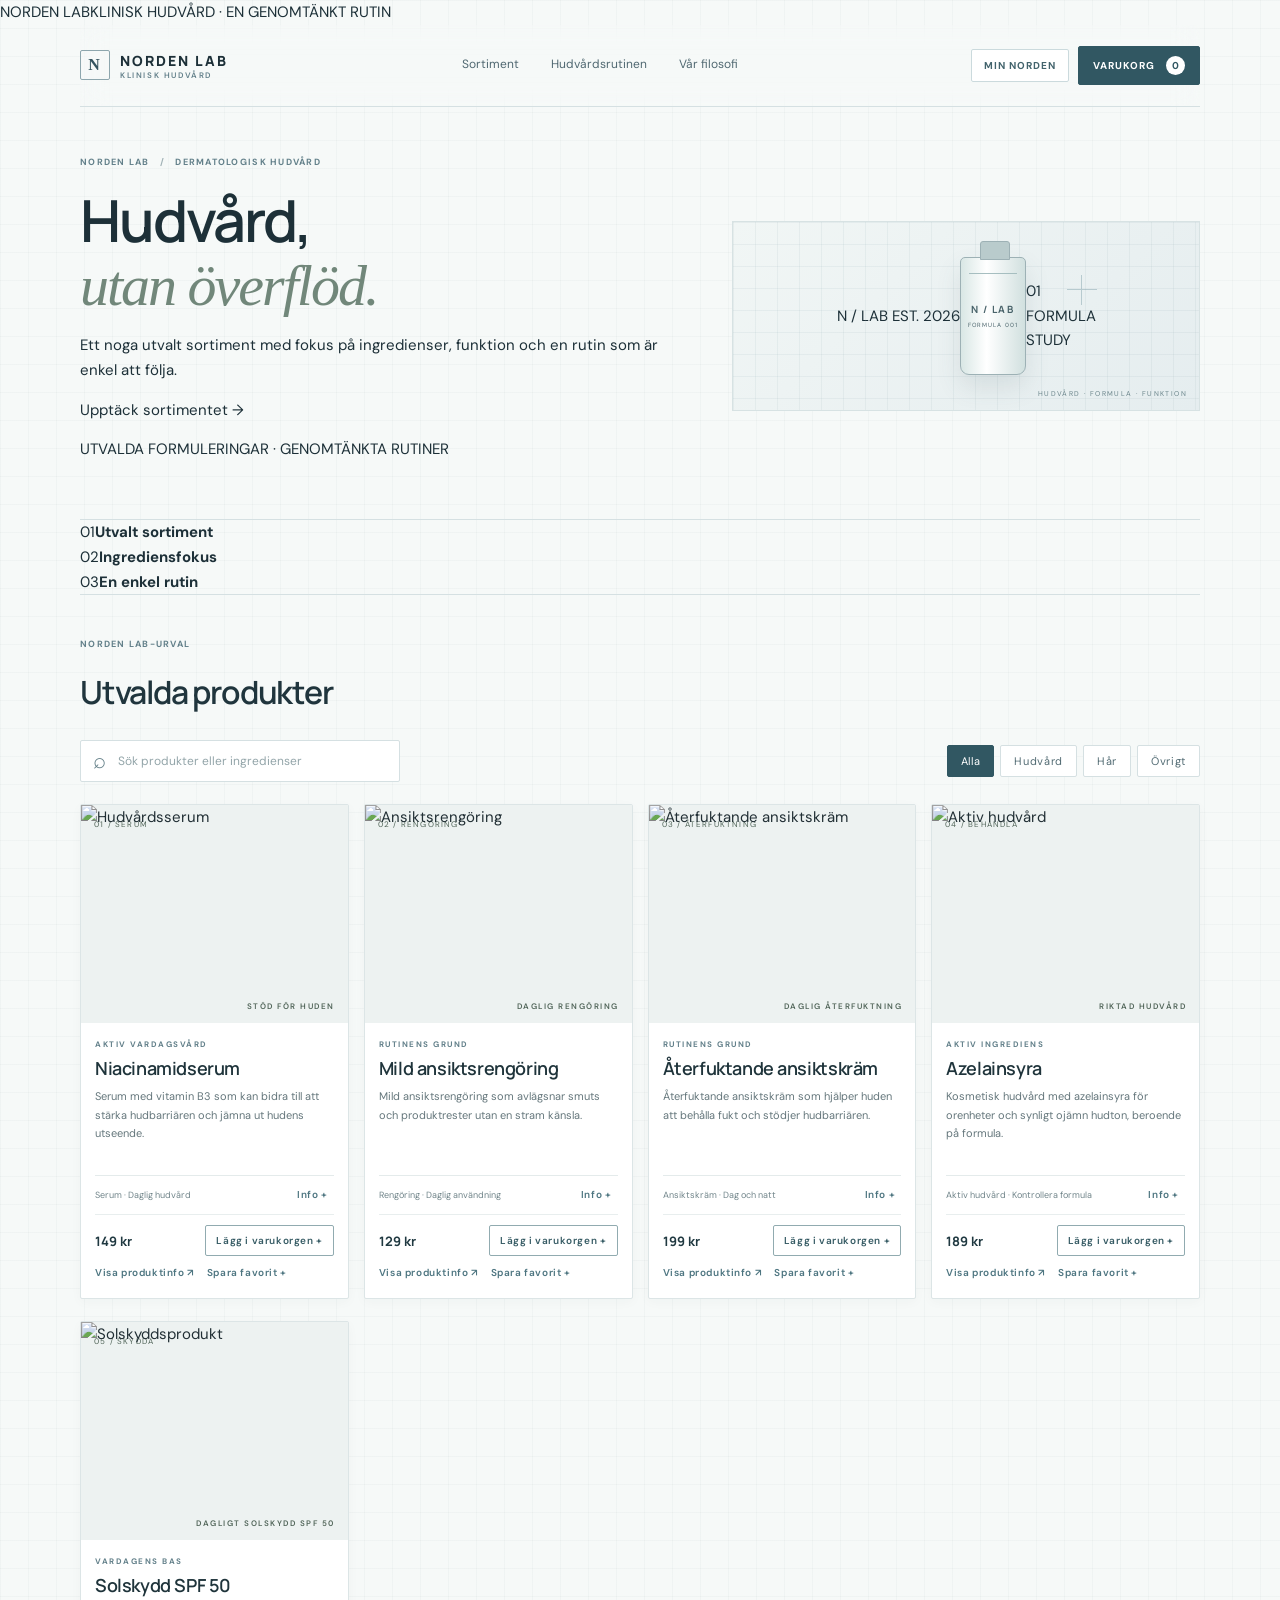
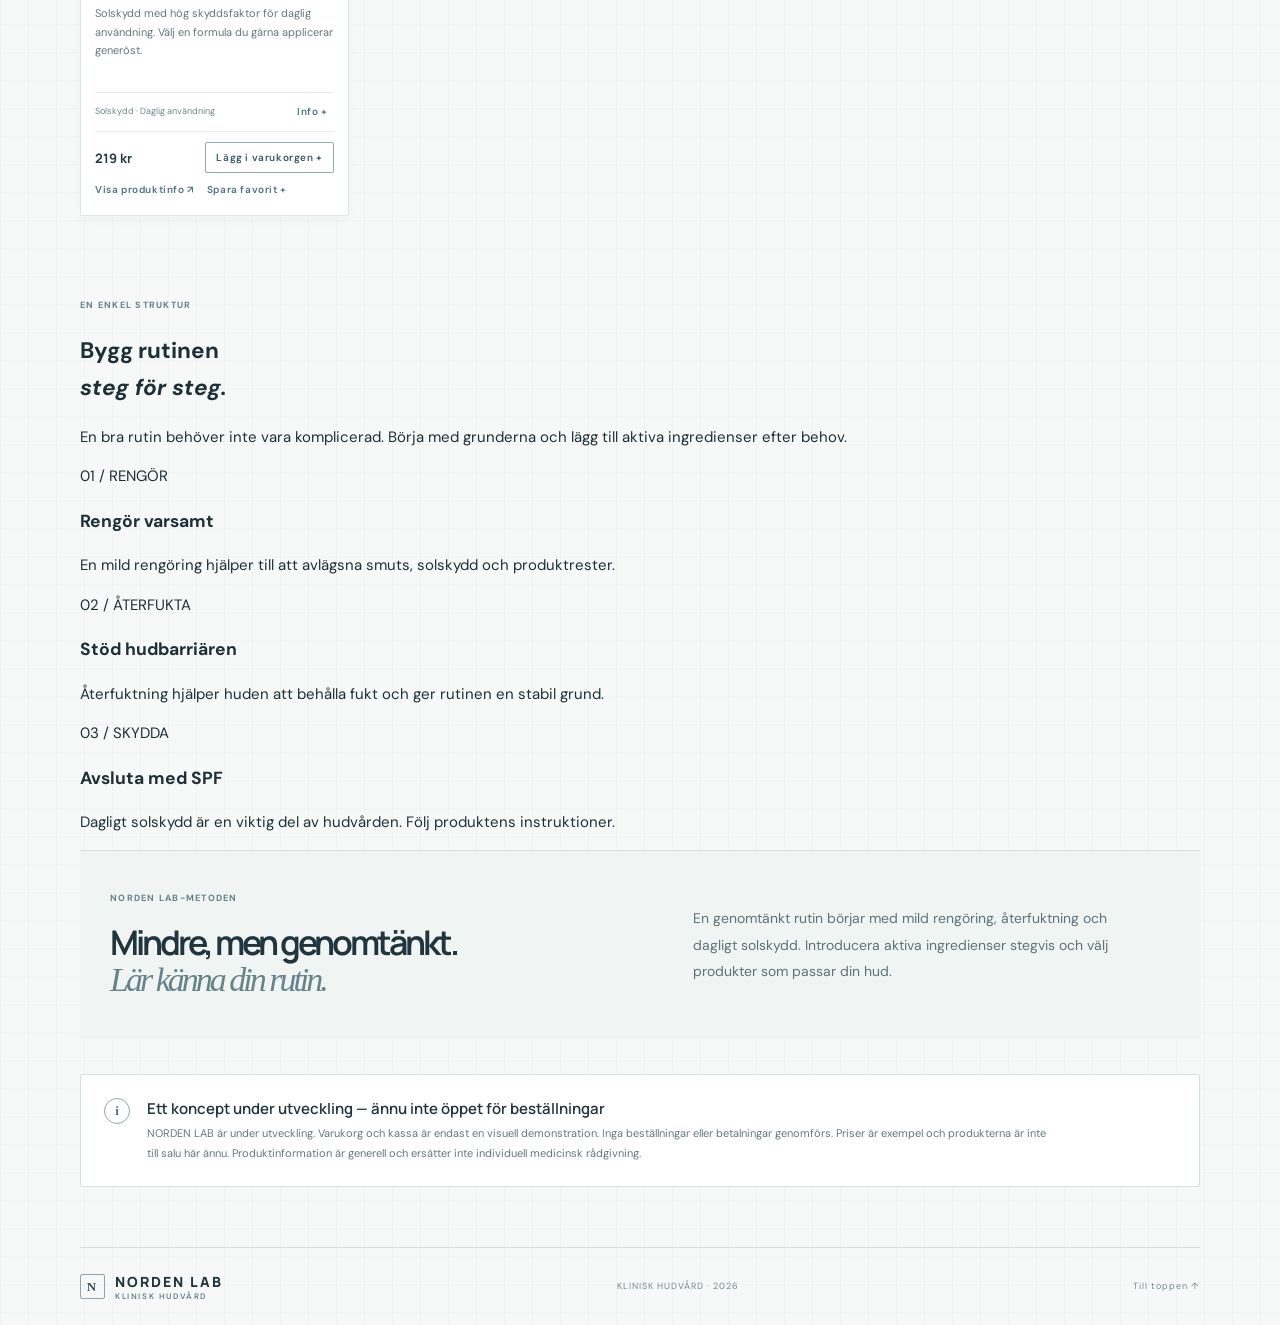
==== index.html @ 6a851bd3 "Refresh NORDEN LAB storefront layout" ====
<!DOCTYPE html>
<html lang="sv">
<head>
<meta charset="UTF-8">
<meta name="viewport" content="width=device-width, initial-scale=1">
<meta name="theme-color" content="#f4f5f2">
<title>NORDEN LAB — Klinisk hudvård</title>
<meta name="description" content="Utvalda hudvårdsprodukter med fokus på innehåll, funktion och en genomtänkt vardagsrutin.">
<link rel="preconnect" href="https://fonts.googleapis.com">
<link rel="preconnect" href="https://fonts.gstatic.com" crossorigin>
<link href="https://fonts.googleapis.com/css2?family=DM+Sans:wght@400;500;600;700&family=Manrope:wght@400;500;600;700;800&display=swap" rel="stylesheet">
<link rel="stylesheet" href="style.css?v=20261128-simpletics1">
</head>
<body>
<div class="announcement-bar"><span>NORDEN LAB</span><i></i><span>KLINISK HUDVÅRD · EN GENOMTÄNKT RUTIN</span></div>
<header class="header">
  <a class="brand" href="#" aria-label="NORDEN LAB startsida"><span class="brand-mark">N</span><span>NORDEN LAB<span class="brand-sub">KLINISK HUDVÅRD</span></span></a>
  <nav aria-label="Huvudmeny"><a href="#catalogue">Sortiment</a><a href="#routine">Hudvårdsrutinen</a><a href="#approach">Vår filosofi</a></nav>
  <div class="header-actions"><button class="account-trigger" id="open-account" type="button">MIN NORDEN</button><button class="cart-trigger" id="open-cart" type="button">VARUKORG <span id="cart-count">0</span></button></div>
</header>
<main>
  <section class="hero hero-lab" aria-label="NORDEN LAB">
    <div class="lab-heading">
      <p class="eyebrow">NORDEN LAB <span>/</span> DERMATOLOGISK HUDVÅRD</p>
      <h1>Hudvård,<br><em>utan överflöd.</em></h1>
      <p class="hero-intro">Ett noga utvalt sortiment med fokus på ingredienser, funktion och en rutin som är enkel att följa.</p>
      <a class="hero-cta" href="#catalogue">Upptäck sortimentet <span aria-hidden="true">→</span></a>
      <p class="hero-meta">UTVALDA FORMULERINGAR <span>·</span> GENOMTÄNKTA RUTINER</p>
    </div>
    <div class="lab-visual" aria-hidden="true">
      <div class="lab-grid"></div>
      <div class="lab-visual-index">N / LAB <span>EST. 2026</span></div>
      <div class="lab-vial"><i></i><b>N / LAB</b><small>FORMULA 001</small></div>
      <div class="lab-cross"></div>
      <div class="lab-visual-spec">01<br><span>FORMULA<br>STUDY</span></div>
      <span class="lab-visual-note">HUDVÅRD · FORMULA · FUNKTION</span>
    </div>
  </section>
  <section class="value-strip" aria-label="NORDEN LAB:s fokus">
    <div><span>01</span><strong>Utvalt sortiment</strong></div>
    <div><span>02</span><strong>Ingrediensfokus</strong></div>
    <div><span>03</span><strong>En enkel rutin</strong></div>
  </section>
  <section class="catalogue" id="catalogue">
    <div class="section-head"><div><p class="eyebrow">NORDEN LAB-URVAL</p><h2>Utvalda produkter</h2></div><p class="section-note">Fem noga utvalda delar för en genomtänkt hudvårdsrutin.</p></div>
    <div class="toolbar">
      <label class="search-wrap"><span aria-hidden="true">⌕</span><input id="search" type="search" placeholder="Sök produkter eller ingredienser" aria-label="Sök produkter"></label>
      <div class="filters" role="group" aria-label="Filtrera produkter">
        <button class="filter active" data-filter="All">Alla</button><button class="filter" data-filter="Skin">Hudvård</button><button class="filter" data-filter="Hair">Hår</button><button class="filter" data-filter="Grooming">Övrigt</button>
      </div>
    </div>
    <div class="product-grid" id="product-grid">
      <article class="product" data-category="Skin" data-search="niacinamide serum vitamin b3 skin barrier"><div class="product-visual photo-visual"><span class="product-index">01 / SERUM</span><img src="https://images.unsplash.com/photo-1608248543803-ba4f8c70ae0b?auto=format&fit=crop&w=800&q=85" alt="Hudvårdsserum"><span class="visual-caption">STÖD FÖR HUDEN</span></div><div class="product-info"><div class="product-type">AKTIV VARDAGSVÅRD</div><h3>Niacinamidserum</h3><p>Serum med vitamin B3 som kan bidra till att stärka hudbarriären och jämna ut hudens utseende.</p><div class="product-foot"><span>Serum · Daglig hudvård</span><button class="info-btn" data-info="niacinamide">Info +</button></div><button class="full-detail-btn" data-product-detail="niacinamide">Visa produktinfo ↗</button><div class="detail" id="detail-niacinamide" hidden>Koncentration och formula varierar. En högre halt är inte automatiskt bättre för alla hudtyper.</div></div></article>
      <article class="product" data-category="Skin" data-search="gentle cleanser mild rengöring face wash"><div class="product-visual photo-visual"><span class="product-index">02 / RENGÖRING</span><img src="https://images.unsplash.com/photo-1556229010-6c3f2c9ca5f8?auto=format&fit=crop&w=800&q=85" alt="Ansiktsrengöring"><span class="visual-caption">DAGLIG RENGÖRING</span></div><div class="product-info"><div class="product-type">RUTINENS GRUND</div><h3>Mild ansiktsrengöring</h3><p>Mild ansiktsrengöring som avlägsnar smuts och produktrester utan en stram känsla.</p><div class="product-foot"><span>Rengöring · Daglig användning</span><button class="info-btn" data-info="cleanser">Info +</button></div><button class="full-detail-btn" data-product-detail="cleanser">Visa produktinfo ↗</button><div class="detail" id="detail-cleanser" hidden>Välj en rengöring som passar din hudtyp. Oparfymerade alternativ kan passa känslig hud.</div></div></article>
      <article class="product" data-category="Skin" data-search="moisturizer moisturiser face cream hydration återfuktning"><div class="product-visual photo-visual"><span class="product-index">03 / ÅTERFUKTNING</span><img src="https://images.unsplash.com/photo-1608248543803-ba4f8c70ae0b?auto=format&fit=crop&w=800&q=85" alt="Återfuktande ansiktskräm"><span class="visual-caption">DAGLIG ÅTERFUKTNING</span></div><div class="product-info"><div class="product-type">RUTINENS GRUND</div><h3>Återfuktande ansiktskräm</h3><p>Återfuktande ansiktskräm som hjälper huden att behålla fukt och stödjer hudbarriären.</p><div class="product-foot"><span>Ansiktskräm · Dag och natt</span><button class="info-btn" data-info="moisturizer">Info +</button></div><button class="full-detail-btn" data-product-detail="moisturizer">Visa produktinfo ↗</button><div class="detail" id="detail-moisturizer" hidden>Textur och ingredienser varierar. Anpassa valet efter hudtyp och övriga produkter i rutinen.</div></div></article>
      <article class="product" data-category="Skin" data-search="azelaic acid azelainsyra blemishes uneven tone"><div class="product-visual photo-visual"><span class="product-index">04 / BEHANDLA</span><img src="https://images.unsplash.com/photo-1601049541289-9b1b7bbbfe19?auto=format&fit=crop&w=800&q=85" alt="Aktiv hudvård"><span class="visual-caption">RIKTAD HUDVÅRD</span></div><div class="product-info"><div class="product-type">AKTIV INGREDIENS</div><h3>Azelainsyra</h3><p>Kosmetisk hudvård med azelainsyra för orenheter och synligt ojämn hudton, beroende på formula.</p><div class="product-foot"><span>Aktiv hudvård · Kontrollera formula</span><button class="info-btn" data-info="azelaic">Info +</button></div><button class="full-detail-btn" data-product-detail="azelaic">Visa produktinfo ↗</button><div class="detail" id="detail-azelaic" hidden>Styrka och klassificering varierar. Kontrollera exakt produktstatus och märkning före försäljning.</div></div></article>
      <article class="product" data-category="Skin" data-search="spf 50 sunscreen sun protection solskydd"><div class="product-visual photo-visual"><span class="product-index">05 / SKYDDA</span><img src="https://images.unsplash.com/photo-1556228720-195a672e8a03?auto=format&fit=crop&w=800&q=85" alt="Solskyddsprodukt"><span class="visual-caption">DAGLIGT SOLSKYDD SPF 50</span></div><div class="product-info"><div class="product-type">VARDAGENS BAS</div><h3>Solskydd SPF 50</h3><p>Solskydd med hög skyddsfaktor för daglig användning. Välj en formula du gärna applicerar generöst.</p><div class="product-foot"><span>Solskydd · Daglig användning</span><button class="info-btn" data-info="spf">Info +</button></div><button class="full-detail-btn" data-product-detail="spf">Visa produktinfo ↗</button><div class="detail" id="detail-spf" hidden>Följ produktens instruktioner för applicering och återapplicering. Komplettera med skugga och kläder.</div></div></article>
    </div>
    <p class="empty-state" id="empty-state" hidden>Inga träffar. Prova en annan sökning.</p>
  </section>
  <section class="routine" id="routine" aria-labelledby="routine-title">
    <div class="routine-heading">
      <p class="eyebrow">EN ENKEL STRUKTUR</p>
      <h2 id="routine-title">Bygg rutinen<br><em>steg för steg.</em></h2>
      <p>En bra rutin behöver inte vara komplicerad. Börja med grunderna och lägg till aktiva ingredienser efter behov.</p>
    </div>
    <div class="routine-steps">
      <article><span>01 / RENGÖR</span><h3>Rengör varsamt</h3><p>En mild rengöring hjälper till att avlägsna smuts, solskydd och produktrester.</p></article>
      <article><span>02 / ÅTERFUKTA</span><h3>Stöd hudbarriären</h3><p>Återfuktning hjälper huden att behålla fukt och ger rutinen en stabil grund.</p></article>
      <article><span>03 / SKYDDA</span><h3>Avsluta med SPF</h3><p>Dagligt solskydd är en viktig del av hudvården. Följ produktens instruktioner.</p></article>
    </div>
  </section>
  <section class="approach" id="approach"><div><p class="eyebrow">NORDEN LAB-METODEN</p><h2>Mindre, men genomtänkt.<br><em>Lär känna din rutin.</em></h2></div><p>En genomtänkt rutin börjar med mild rengöring, återfuktning och dagligt solskydd. Introducera aktiva ingredienser stegvis och välj produkter som passar din hud.</p></section>
  <section class="notice" id="notice"><span class="notice-mark">i</span><div><h2>Ett koncept under utveckling — ännu inte öppet för beställningar</h2><p>NORDEN LAB är under utveckling. Varukorg och kassa är endast en visuell demonstration. Inga beställningar eller betalningar genomförs. Priser är exempel och produkterna är inte till salu här ännu. Produktinformation är generell och ersätter inte individuell medicinsk rådgivning.</p></div></section>
</main>
<footer><a class="brand footer-brand" href="#"><span class="brand-mark">N</span><span>NORDEN LAB<span class="brand-sub">KLINISK HUDVÅRD</span></span></a><span>KLINISK HUDVÅRD · 2026</span><a href="#catalogue">Till toppen ↑</a></footer>
<div class="modal-backdrop" id="account-modal" hidden><section class="checkout-panel account-panel" role="dialog" aria-modal="true" aria-labelledby="account-title"><div class="checkout-top"><div><p class="eyebrow">NORDEN / PERSONLIG PROFIL</p><h2 id="account-title">MIN NORDEN</h2></div><button class="close-checkout" id="close-account" aria-label="Stäng profilen">×</button></div><div id="account-content"><p class="account-intro">Skapa en lokal demoprofil för att spara favoriter på den här enheten.</p><form id="account-form" class="account-form"><label>Ditt namn<input id="account-name" type="text" autocomplete="name" required maxlength="50" placeholder="Namn"></label><label>E-postadress<input id="account-email" type="email" autocomplete="email" required maxlength="100" placeholder="namn@exempel.se"></label><button class="checkout-button" type="submit">Skapa demoprofil <span>→</span></button></form><p class="checkout-foot">Endast en demonstration. Inget lösenord, serverkonto eller säker inloggning skapas. Profilen sparas bara i den här webbläsaren.</p></div></section></div><div class="modal-backdrop" id="product-modal" hidden><section class="checkout-panel product-detail-panel" role="dialog" aria-modal="true" aria-labelledby="product-modal-title"><div class="checkout-top"><div><p class="eyebrow">NORDEN / PRODUKTPROFIL</p><h2 id="product-modal-title">Produktinformation</h2></div><button class="close-checkout" id="close-product" aria-label="Stäng produktinformationen">×</button></div><div id="product-modal-content"></div></section></div><div class="modal-backdrop" id="checkout-modal" hidden><section class="checkout-panel" role="dialog" aria-modal="true" aria-labelledby="checkout-title"><div class="checkout-top"><div><p class="eyebrow">NORDEN / DEMO-KASSA</p><h2 id="checkout-title">Din varukorg</h2></div><button class="close-checkout" id="close-checkout" aria-label="Stäng kassan">×</button></div><div id="cart-lines" class="cart-lines"></div><div class="cart-total"><span>Demosumma</span><strong id="cart-total">0 kr</strong></div><div class="demo-checkout"><p class="demo-warning">Endast demo — ingen riktig betalning genomförs.</p><h3>Välj betalningsvisning</h3><div class="payment-options"><label><input type="radio" name="payment" value="Kort demo" checked><span>Kort <small>Visningsexempel</small></span></label><label><input type="radio" name="payment" value="Swish demo"><span>Swish <small>Visningsexempel</small></span></label><label><input type="radio" name="payment" value="Klarna demo"><span>Klarna <small>Visningsexempel</small></span></label></div><button id="simulate-payment" class="checkout-button">Simulera kassan <span>→</span></button><p class="checkout-foot">Ingen betaltjänst är ansluten. Knappen visar endast en lokal demobekräftelse.</p><div id="checkout-confirmation" class="checkout-confirmation" hidden>Demonstrationen är klar. Ingen beställning har lagts och ingen betalning har genomförts.</div></div></section></div><script src="script.js?v=20261128-sv2"></script>
</body></html>
---- style.css ----
:root{color-scheme:dark;--bg:#0b0e13;--panel:#111821;--panel2:#151e29;--text:#eef1f4;--muted:#9da9b7;--line:#293440;--accent:#b9c9d8;--serif:Georgia,serif}
*{box-sizing:border-box}html{scroll-behavior:smooth;scroll-padding-top:90px}body{margin:0;background:var(--bg);color:var(--text);font:15px/1.65 "DM Sans",sans-serif}a{color:inherit;text-decoration:none}.header,main,footer{width:min(1120px,calc(100% - 64px));margin:auto}.header{height:82px;display:flex;align-items:center;justify-content:space-between;border-bottom:1px solid var(--line)}.brand{display:flex;align-items:center;gap:10px;font:800 14px "Manrope";letter-spacing:2px}.brand-mark{width:30px;height:30px;border:1px solid #879bad;display:grid;place-items:center;font:600 16px Georgia;color:#d9e3ec}.brand-sub{display:block;color:var(--muted);font:600 8px "DM Sans";letter-spacing:1.6px}.header nav{display:flex;gap:32px;color:#c0c9d3;font-size:12px}.header nav a:hover,footer a:hover{color:#fff}.header-note,.eyebrow{font-size:9px;letter-spacing:1.7px;font-weight:700;color:#aebfd0}.header-note span{padding-left:8px}.hero{min-height:570px;display:grid;grid-template-columns:1fr .9fr;gap:8%;align-items:center;padding:64px 0 74px}.hero-copy{max-width:530px}.eyebrow{margin:0 0 18px}.hero h1,.approach h2{font:650 clamp(42px,6vw,68px)/1.07 "Manrope";letter-spacing:-3px;margin:0 0 22px}.hero h1 em,.approach h2 em{font-family:var(--serif);font-weight:400;color:#9eafbf}.hero-text{max-width:430px;color:#b9c3ce;font-size:16px;line-height:1.8}.primary-link{display:inline-flex;align-items:center;gap:34px;margin-top:24px;padding:13px 17px;background:#dce6ee;color:#111820;font-size:12px;font-weight:700}.primary-link:hover{background:#fff}.hero-foot{margin-top:14px;color:#778594;font-size:10px;letter-spacing:.5px}.hero-art{height:390px;position:relative;overflow:hidden;background:radial-gradient(ellipse at 52% 34%,#394858 0,#1b2632 37%,#101720 72%);border:1px solid #293744}.hero-art:before{content:"";position:absolute;inset:0;background:linear-gradient(135deg,#ffffff0a,transparent 45%,#0005)}.orb{position:absolute;border-radius:50%;filter:blur(.2px)}.orb-one{width:210px;height:210px;left:calc(50% - 105px);top:60px;background:linear-gradient(135deg,#c7c9c6,#697987 48%,#252f39);box-shadow:inset -22px -18px 35px #0a1119,0 30px 60px #0008}.orb-two{width:92px;height:92px;left:calc(50% + 24px);top:35px;background:linear-gradient(140deg,#d9d8cf,#53616d);opacity:.8}.plinth{position:absolute;bottom:0;left:13%;width:74%;height:84px;background:linear-gradient(90deg,#202c38,#71808a 48%,#293541);clip-path:polygon(10% 0,90% 0,100% 100%,0 100%)}.art-label{position:absolute;bottom:18px;left:20px;font-size:8px;line-height:1.8;letter-spacing:1.6px;color:#d0d9e1}.catalogue{padding:42px 0 82px;border-top:1px solid var(--line)}.section-head{display:flex;align-items:end;justify-content:space-between;margin-bottom:26px}.section-head h2{font:600 32px "Manrope";letter-spacing:-1.2px;margin:0}.section-note{max-width:250px;color:var(--muted);font-size:12px;margin:0 0 5px}.toolbar{display:flex;justify-content:space-between;align-items:center;gap:18px;margin-bottom:22px}.search-wrap{height:42px;display:flex;align-items:center;gap:10px;width:min(320px,100%);padding:0 12px;border:1px solid var(--line);background:#101720;color:#aebdcb}.search-wrap span{font-size:22px}.search-wrap input{width:100%;border:0;outline:0;background:transparent;color:var(--text);font:12px "DM Sans"}.search-wrap input::placeholder{color:#738091}.filters{display:flex;gap:6px;flex-wrap:wrap}.filter{padding:8px 13px;border:1px solid var(--line);background:transparent;color:#aeb9c5;font:11px "DM Sans";cursor:pointer}.filter:hover,.filter.active{background:#dce6ee;color:#101820;border-color:#dce6ee}.product-grid{display:grid;grid-template-columns:repeat(4,minmax(0,1fr));gap:22px 15px}.product{min-width:0;background:#101720;border:1px solid #222e3a;transition:border-color .2s,transform .2s}.product:hover{border-color:#65798c;transform:translateY(-2px)}.product[hidden]{display:none}.product-visual{height:218px;position:relative;display:grid;place-items:center;overflow:hidden}.product-index{position:absolute;top:13px;left:13px;font-size:8px;letter-spacing:1.2px;color:#dce4ebaa}.visual-caption{position:absolute;bottom:12px;right:13px;font:600 8px "DM Sans";letter-spacing:1.5px;color:#e5e9ec99}.visual-amber{background:linear-gradient(145deg,#463b31,#1c2226)}.visual-stone{background:linear-gradient(145deg,#77786f,#333b3d)}.visual-olive{background:linear-gradient(145deg,#4c594a,#1b2826)}.visual-blue{background:linear-gradient(145deg,#344d61,#182430)}.visual-lilac{background:linear-gradient(145deg,#625d70,#272a37)}.visual-sand{background:linear-gradient(145deg,#756b58,#292d2e)}.visual-white{background:linear-gradient(145deg,#77818a,#303943)}.visual-charcoal{background:linear-gradient(145deg,#41484d,#171d23)}.bottle,.tube,.dropper{position:relative;filter:drop-shadow(0 15px 13px #0006)}.bottle{width:68px;height:122px;border-radius:10px 10px 13px 13px;background:linear-gradient(90deg,#151b1e,#73766d 35%,#343b3c 75%,#111719);border:1px solid #d5d4c733}.bottle:before{content:"";position:absolute;width:27px;height:17px;top:-17px;left:20px;background:#20272a;border-radius:3px 3px 0 0}.bottle:after{content:"FORM";position:absolute;top:53px;left:0;right:0;text-align:center;font:700 8px "Manrope";letter-spacing:1.5px;color:#e6e5db}.bottle i{position:absolute;top:67px;left:0;right:0;text-align:center}.bottle-amber{background:linear-gradient(90deg,#412719,#a16b3f 35%,#573923 75%,#291b15)}.bottle-olive{background:linear-gradient(90deg,#1d2b24,#66715a 40%,#29372e)}.bottle-sand{background:linear-gradient(90deg,#49402e,#b0a080 40%,#5a503b)}.bottle-charcoal{background:linear-gradient(90deg,#11171d,#66717a 40%,#202831)}.tube{width:67px;height:130px;clip-path:polygon(9% 0,91% 0,85% 88%,70% 100%,30% 100%,15% 88%);background:linear-gradient(90deg,#c3c0b4,#eee9d9 35%,#aaa99e)}.tube:after{content:"FORM";position:absolute;top:55px;left:0;right:0;text-align:center;font:700 8px "Manrope";letter-spacing:1.5px;color:#404747}.tube:before{content:"";position:absolute;bottom:0;left:23px;width:21px;height:12px;background:#8b8b83}.tube-stone{background:linear-gradient(90deg,#b2b0a4,#e5e0d1 35%,#8d938e)}.tube-lilac{background:linear-gradient(90deg,#b9b1c8,#e7dff0 40%,#8e879e)}.tube-white{background:linear-gradient(90deg,#d0d5d5,#fff 40%,#9faab0)}.dropper{width:61px;height:112px;margin-top:12px;border-radius:8px 8px 12px 12px;background:linear-gradient(90deg,#17232d,#8295a1 40%,#293b48);border:1px solid #d7e2e733}.dropper:before{content:"";position:absolute;left:20px;top:-27px;width:21px;height:29px;background:#171c22;border-radius:4px 4px 0 0}.dropper:after{content:"FORM";position:absolute;top:51px;left:0;right:0;text-align:center;font:700 8px "Manrope";letter-spacing:1px;color:#e5edf1}.product-info{padding:15px 14px 14px}.product-type{font-size:8px;letter-spacing:1.35px;color:#91a5b8;font-weight:700}.product-info h3{font:600 18px "Manrope";margin:5px 0 7px;letter-spacing:-.4px}.product-info p{min-height:75px;margin:0;color:#aeb8c3;font-size:11px;line-height:1.65}.product-foot{display:flex;justify-content:space-between;align-items:center;gap:8px;margin-top:13px;padding-top:11px;border-top:1px solid #293440}.product-foot span{font-size:9px;color:#8392a1}.info-btn{border:0;background:transparent;color:#d2dfeb;font:600 10px "DM Sans";white-space:nowrap;cursor:pointer}.info-btn:hover{color:#fff}.detail{margin-top:12px;padding:11px;background:#19232e;color:#b9c6d2;font-size:10px;line-height:1.7}.empty-state{color:var(--muted);padding:35px 0}.approach{display:grid;grid-template-columns:1fr 1fr;gap:10%;align-items:center;padding:55px 0 65px;border-top:1px solid var(--line)}.approach h2{font-size:clamp(34px,4.4vw,48px);margin:0}.approach>p{max-width:420px;color:#aeb9c5;font-size:14px;line-height:1.9}.notice{display:flex;gap:17px;padding:23px;border:1px solid #3b4855;background:#111923;margin-bottom:60px}.notice-mark{flex:0 0 26px;height:26px;border:1px solid #8296a9;border-radius:50%;display:grid;place-items:center;color:#cbd8e4;font:600 13px Georgia}.notice h2{font:600 15px "Manrope";margin:0 0 5px}.notice p{max-width:900px;color:#9eabb8;font-size:11px;line-height:1.8;margin:0}footer{min-height:78px;border-top:1px solid var(--line);display:flex;align-items:center;justify-content:space-between;color:#7e8b99;font-size:9px;letter-spacing:1px}.footer-brand{color:var(--text)}.footer-brand .brand-mark{width:25px;height:25px;font-size:13px}
@media(max-width:900px){.product-grid{grid-template-columns:repeat(2,minmax(0,1fr))}.hero{min-height:500px;gap:5%}.hero-art{height:340px}.product-info p{min-height:58px}}
@media(max-width:600px){.header,main,footer{width:calc(100% - 34px)}.header{height:68px}.header nav{gap:14px;font-size:10px}.header-note{display:none}.brand{font-size:12px}.hero{grid-template-columns:1fr;padding:54px 0 48px;gap:30px}.hero h1{font-size:46px;letter-spacing:-2.3px}.hero-art{height:265px}.catalogue{padding:32px 0 55px}.section-head{display:block}.section-head h2{font-size:27px}.section-note{margin-top:7px}.toolbar{align-items:stretch;flex-direction:column}.search-wrap{width:100%}.filters{gap:5px}.filter{flex:1;padding:8px 7px}.product-grid{gap:12px}.product-visual{height:170px}.product-info{padding:12px 10px}.product-info h3{font-size:16px}.product-info p{font-size:10px;min-height:90px}.product-foot{align-items:flex-start;flex-direction:column}.approach{grid-template-columns:1fr;gap:15px;padding:42px 0}.approach h2{font-size:36px}.notice{padding:16px;margin-bottom:40px}footer{gap:10px;font-size:7px;letter-spacing:.5px}.footer-brand{font-size:10px}}
@media(prefers-reduced-motion:reduce){html{scroll-behavior:auto}*,*::before,*::after{transition:none!important}}

.cart-trigger{border:1px solid #71869a;background:#dce6ee;color:#111820;padding:9px 14px;font:700 10px "DM Sans";letter-spacing:1px;cursor:pointer}.cart-trigger span{display:inline-grid;place-items:center;margin-left:8px;min-width:19px;height:19px;border-radius:50%;background:#17212b;color:#fff}.photo-visual{background:#f4f3ef}.photo-visual img{width:100%;height:100%;object-fit:contain;padding:12px}.photo-visual .product-index{color:#34404b}.photo-visual .visual-caption{color:#35424e}.product-foot{flex-wrap:wrap}.price-row{display:flex;align-items:center;justify-content:space-between;margin-top:12px}.demo-price{font:700 13px "Manrope";color:#e6edf3}.add-button{border:1px solid #8da1b3;background:transparent;color:#e3eaf0;padding:8px 10px;font:600 10px "DM Sans";cursor:pointer}.add-button:hover{background:#dce6ee;color:#111820}.modal-backdrop{position:fixed;inset:0;z-index:20;background:#05080dcc;display:flex;justify-content:flex-end}.modal-backdrop[hidden]{display:none}.checkout-panel{width:min(100%,470px);height:100%;overflow:auto;background:#0f161f;border-left:1px solid #40505e;padding:30px 28px;box-shadow:-20px 0 70px #0008}.checkout-top{display:flex;justify-content:space-between;align-items:flex-start}.checkout-top h2{font:600 30px "Manrope";margin:0}.close-checkout{border:1px solid #44515d;background:transparent;color:#e7edf2;font-size:25px;width:38px;height:38px;cursor:pointer}.cart-lines{margin:22px 0}.cart-line{display:grid;grid-template-columns:1fr auto;gap:8px;padding:13px 0;border-bottom:1px solid #293440}.cart-line strong{font:600 13px "Manrope"}.cart-line small{display:block;color:#9da9b7;font-size:10px}.qty-controls{display:flex;align-items:center;gap:9px}.qty-controls button{width:25px;height:25px;border:1px solid #536474;background:transparent;color:#fff;cursor:pointer}.cart-total{display:flex;justify-content:space-between;padding:15px 0;border-top:1px solid #536474;font-size:12px}.cart-total strong{font:700 20px "Manrope"}.demo-checkout{margin-top:24px}.demo-checkout h3{font:600 14px "Manrope"}.demo-warning{padding:10px 12px;border:1px solid #78613a;background:#241f16;color:#e5c992;font-size:11px}.payment-options{display:grid;gap:8px}.payment-options label{display:flex;align-items:center;gap:10px;border:1px solid #33414e;padding:12px;cursor:pointer}.payment-options label:has(input:checked){border-color:#b9c9d8;background:#182431}.payment-options input{accent-color:#c5d5e4}.payment-options span{font-size:12px}.payment-options small{display:block;color:#92a0ad;font-size:9px}.checkout-button{width:100%;display:flex;justify-content:space-between;margin-top:18px;padding:14px 16px;border:0;background:#dce6ee;color:#111820;font:700 12px "DM Sans";cursor:pointer}.checkout-foot{color:#8e9ba8;font-size:10px;line-height:1.6}.checkout-confirmation{margin-top:14px;padding:13px;border:1px solid #668c77;background:#14251e;color:#b9ddc7;font-size:12px;line-height:1.6}
@media(max-width:600px){.checkout-panel{padding:22px 18px}.photo-visual img{padding:8px}.cart-trigger{padding:8px 10px}}

.header-actions{display:flex;align-items:center;gap:9px}.account-trigger{border:1px solid #536474;background:transparent;color:#dce6ee;padding:9px 12px;font:700 10px "DM Sans";letter-spacing:1px;cursor:pointer}.account-trigger:hover{border-color:#dce6ee;background:#182431}.full-detail-btn,.save-inline{display:inline-block;margin-top:10px;border:0;background:transparent;color:#9eb4c7;font:600 10px "DM Sans";cursor:pointer;padding:0}.full-detail-btn:hover,.save-inline:hover{color:#fff}.save-inline{margin-left:13px}.account-intro{color:#aeb9c5;font-size:13px;line-height:1.8}.account-form{display:grid;gap:15px;margin-top:20px}.account-form label{display:grid;gap:7px;color:#c5d0da;font-size:11px}.account-form input{width:100%;padding:12px;border:1px solid #3b4a58;background:#121d28;color:#fff;font:13px "DM Sans";outline:none}.account-form input:focus{border-color:#b9c9d8}.profile-card{display:flex;align-items:center;gap:14px;padding:18px;border:1px solid #354555;background:#15212c;margin:24px 0}.profile-avatar{width:42px;height:42px;display:grid;place-items:center;border:1px solid #91a6b8;color:#dce6ee;font:20px Georgia}.profile-card strong,.profile-card small{display:block}.profile-card strong{font:600 15px "Manrope"}.profile-card small{color:#9eabb8;font-size:10px}.saved-heading{font:600 15px "Manrope";margin-top:24px}.saved-list{color:#aebbc7;font-size:12px}.saved-list p{padding:9px 0;border-bottom:1px solid #293440}.account-signout{margin-top:20px;border:1px solid #586777;background:transparent;color:#cbd6df;padding:10px 13px;font:11px "DM Sans";cursor:pointer}.product-modal-category{font-size:9px;letter-spacing:1.5px;text-transform:uppercase;color:#9eb4c7;margin-top:24px}.product-detail-panel h3{font:600 14px "Manrope";margin:22px 0 6px}.product-modal-copy{color:#b4c0cb;font-size:12px;line-height:1.8}.product-modal-caution{margin-top:18px;padding:13px;border:1px solid #66563a;background:#211e18;color:#ddc99f;font-size:11px;line-height:1.75}.save-product-button{width:100%;margin-top:22px;padding:13px;border:1px solid #91a6b8;background:#dce6ee;color:#111820;font:700 11px "DM Sans";cursor:pointer}
@media(max-width:600px){.header-actions{gap:6px}.account-trigger{padding:8px 8px;font-size:9px}.cart-trigger{padding:8px 9px}.full-detail-btn{margin-top:8px}}

/* NORDEN LAB clinical identity */
:root{--accent:#c5d2d9;--bg:#0b0f12;--panel:#11191e} .brand{letter-spacing:2.4px}.brand-mark{border-color:#9eb0b7;color:#e3edf0}.hero-art{background:radial-gradient(ellipse at 50% 40%,#52636a 0,#26363b 40%,#10191d 76%)}.hero-art .orb-one{background:linear-gradient(135deg,#d9ddd8,#819396 48%,#303e40)}.hero-art .orb-two{background:linear-gradient(140deg,#ecebe2,#788b8d)}.primary-link,.filter.active{background:#dce5e3;color:#101719;border-color:#dce5e3}.product{background:#11191d;border-color:#29383c}.product:hover{border-color:#829b9b}.product-visual{background:#e8e9e5}.photo-visual img{padding:0;object-fit:cover}.product-type{color:#a6bdba}.notice{border-color:#435452;background:#111a1c}@media(max-width:600px){.product-info p{min-height:82px}}


/* NORDEN LAB — light clinical laboratory theme */
:root{
 color-scheme:light;
 --bg:#f4f5f2;--panel:#ffffff;--panel2:#edf0ec;
 --text:#202a29;--muted:#687572;--line:#d8dfda;--accent:#647c78;
}
body{background:var(--bg);color:var(--text)}
.header{border-color:var(--line)}
.brand-mark{border-color:#9aaba4;color:#405650}
.brand-sub,.header-note,.eyebrow,.product-type{color:#71827b}
.header nav{color:#53625d}
.header nav a:hover,footer a:hover{color:#17231f}
.hero h1 em,.approach h2 em{color:#72867d}
.hero-text,.approach>p{color:#596762}
.primary-link{background:#263c36;color:#fff}
.primary-link:hover{background:#3d554d}
.hero-foot{color:#78847f}
.hero-art{background:radial-gradient(ellipse at 52% 34%,#e5e9e3 0,#cbd5ce 42%,#aebdb5 78%);border-color:#d1dad3}
.hero-art:before{background:linear-gradient(135deg,#ffffff88,transparent 48%,#64766b22)}
.orb-one{background:linear-gradient(135deg,#fbfcf8,#b8c5bb 48%,#778b7f);box-shadow:inset -22px -18px 35px #71807855,0 30px 60px #50665a30}
.orb-two{background:linear-gradient(140deg,#fff,#aabbb0)}
.plinth{background:linear-gradient(90deg,#9aa99e,#e5e9e2 48%,#89998f)}
.art-label{color:#40534a}
.catalogue,.approach,footer{border-color:var(--line)}
.section-note{color:var(--muted)}
.search-wrap{border-color:var(--line);background:#fff;color:#6b7b73}
.search-wrap input{color:var(--text)}
.search-wrap input::placeholder{color:#9aa59f}
.filter{border-color:#d2dbd4;color:#53645c;background:#fff}
.filter:hover,.filter.active{background:#30483f;color:#fff;border-color:#30483f}
.product{background:#fff;border-color:#dce2dd}
.product:hover{border-color:#8da198}
.product-visual{background:#e8ece7}
.product-index{color:#617169}
.visual-caption{color:#52645b}
.visual-amber{background:linear-gradient(145deg,#e9e2d7,#d1c4b1)}
.visual-stone{background:linear-gradient(145deg,#e4e6df,#c4cbc2)}
.visual-olive{background:linear-gradient(145deg,#dce5da,#b6c6b8)}
.visual-blue{background:linear-gradient(145deg,#dce6e8,#b8cbd0)}
.visual-lilac{background:linear-gradient(145deg,#e5e0e9,#c9c1d2)}
.visual-sand{background:linear-gradient(145deg,#e9e2d5,#cfc3ad)}
.visual-white{background:linear-gradient(145deg,#edf0ec,#cbd4ce)}
.visual-charcoal{background:linear-gradient(145deg,#d8dfdc,#aab8b2)}
.bottle,.tube,.dropper{filter:drop-shadow(0 15px 13px #34463b24)}
.product-info h3{color:#26332e}
.product-info p{color:#69756f}
.product-foot{border-color:#e4e9e5}
.product-foot span{color:#839089}
.info-btn,.full-detail-btn,.save-inline{color:#526e63}
.info-btn:hover,.full-detail-btn:hover,.save-inline:hover{color:#1f382e}
.detail{background:#f0f3ef;color:#53635b;border:1px solid #e0e6e1}
.approach>p{color:#65726c}
.notice{border-color:#d7e0d9;background:#fff}
.notice-mark{border-color:#82978c;color:#486256}
.notice p{color:#68756e}
.notice h2{color:#293a32}
footer{color:#849089}
.footer-brand{color:#26342e}
.cart-trigger{border-color:#344d42;background:#30483f;color:#fff}
.cart-trigger span{background:#fff;color:#30483f}
.photo-visual{background:#f0f2ee}
.photo-visual .product-index{color:#53665c}
.photo-visual .visual-caption{color:#53665c}
.demo-price{color:#273a31}
.add-button{border-color:#8ea197;color:#40594d}
.add-button:hover{background:#30483f;color:#fff}
.modal-backdrop{background:#25312bbd}
.checkout-panel{background:#fbfcfa;border-color:#d6dfd8;box-shadow:-20px 0 70px #26352b22}
.checkout-top h2{color:#26352d}
.close-checkout{border-color:#d1dad3;background:#fff;color:#34443b}
.cart-line{border-color:#e0e6e1}
.cart-line strong{color:#29382f}
.cart-line small{color:#78857e}
.qty-controls button{border-color:#c5d0c8;background:#fff;color:#33463b}
.cart-total{border-color:#d7dfd9}
.cart-total strong{color:#25382e}
.demo-warning{border-color:#e4d7b8;background:#faf6eb;color:#806c43}
.payment-options label{border-color:#dbe2dc;background:#fff}
.payment-options label:has(input:checked){border-color:#718d7e;background:#f0f5f0}
.payment-options span{color:#33443a}
.payment-options small{color:#7a877f}
.payment-options input{accent-color:#496b58}
.checkout-button{background:#30483f;color:#fff}
.checkout-button:hover{background:#426052}
.checkout-foot{color:#7a877f}
.checkout-confirmation{border-color:#a9c7b1;background:#edf6ef;color:#426b4c}
.account-trigger{border-color:#c4d0c8;color:#40574b}
.account-trigger:hover{border-color:#718b7c;background:#edf2ed}
.account-intro{color:#68756e}
.account-form label{color:#4d5e54}
.account-form input{border-color:#d2dcd4;background:#fff;color:#26352d}
.account-form input:focus{border-color:#789385}
.profile-card{border-color:#d9e1da;background:#fff}
.profile-avatar{border-color:#9aada1;color:#40584b}
.profile-card strong{color:#2c3b32}
.profile-card small{color:#78857e}
.saved-list{color:#59685f}
.saved-list p{border-color:#e0e6e1}
.account-signout{border-color:#c4d0c8;color:#53665b}
.product-modal-category{color:#71877b}
.product-detail-panel h3{color:#2e4035}
.product-modal-copy{color:#65736b}
.product-modal-caution{border-color:#e4d7b8;background:#faf6eb;color:#806c43}
.save-product-button{border-color:#30483f;background:#30483f;color:#fff}
@media(max-width:600px){
 .header nav{color:#53625d}
 .account-trigger{border-color:#c4d0c8;color:#40574b}
 .cart-trigger{background:#30483f;color:#fff}
}


/* Ljust svenskt labbtema – genomgående färgsättning */
:root{color-scheme:light;--bg:#f4f5f2;--panel:#fff;--panel2:#edf1ed;--text:#202b27;--muted:#69766f;--line:#d9e0da;--accent:#647c70}
html,body{background:#f4f5f2!important;color:#202b27!important}
.header,.catalogue,.approach,footer{border-color:#d9e0da!important}
.header nav{color:#53635a!important}.brand-mark{border-color:#9aaba0!important;color:#40594b!important}
.brand-sub,.eyebrow,.header-note,.product-type{color:#708478!important}
.hero h1 em,.approach h2 em{color:#71877a!important}.hero-text,.approach>p{color:#5d6b63!important}
.hero-art{background:radial-gradient(ellipse at 52% 34%,#f1f3ef 0,#dce5dd 43%,#bac9bd 80%)!important;border-color:#d4ded6!important}
.hero-art:before{background:linear-gradient(135deg,#ffffff99,transparent 48%,#71877822)!important}
.orb-one{background:linear-gradient(135deg,#fff,#c4d1c7 48%,#819589)!important;box-shadow:inset -22px -18px 35px #71807844,0 30px 60px #50665a22!important}
.orb-two{background:linear-gradient(140deg,#fff,#b7c8bc)!important}.plinth{background:linear-gradient(90deg,#a4b2a7,#eef1eb 48%,#91a197)!important}.art-label{color:#40564a!important}
.primary-link,.checkout-button,.save-product-button{background:#30483d!important;color:#fff!important}
.primary-link:hover,.checkout-button:hover{background:#456052!important}
.section-note,.product-info p,.notice p,.account-intro,.product-modal-copy{color:#68756d!important}
.search-wrap{background:#fff!important;border-color:#d5ded7!important;color:#66776d!important}
.search-wrap input{color:#26352d!important}.search-wrap input::placeholder{color:#9aa59e!important}
.filter{background:#fff!important;border-color:#d5ded7!important;color:#53645a!important}
.filter:hover,.filter.active{background:#30483d!important;border-color:#30483d!important;color:#fff!important}
.product{background:#fff!important;border-color:#dce3dd!important}.product:hover{border-color:#8ba194!important}
.product-visual,.photo-visual{background:#e9eee9!important}
.product-index,.visual-caption,.photo-visual .product-index,.photo-visual .visual-caption{color:#52665a!important}
.product-info h3{color:#26352d!important}.product-foot{border-color:#e4eae5!important}.product-foot span{color:#7b8980!important}
.info-btn,.full-detail-btn,.save-inline{color:#526e5d!important}
.detail{background:#f1f4f0!important;color:#52635a!important;border:1px solid #e0e7e1!important}
.notice{background:#fff!important;border-color:#d8e1da!important}.notice h2{color:#2c3b32!important}.notice p{color:#69766e!important}
footer{color:#7c8981!important}.footer-brand{color:#29382f!important}
.cart-trigger{background:#30483d!important;color:#fff!important;border-color:#30483d!important}
.account-trigger{background:#fff!important;color:#40574b!important;border-color:#c8d4cb!important}
.account-trigger:hover{background:#edf3ed!important}
.modal-backdrop{background:#25352bbd!important}.checkout-panel{background:#fbfcfa!important;border-color:#d8e1da!important;box-shadow:-20px 0 70px #26352b22!important}
.checkout-top h2,.cart-line strong{color:#29382f!important}.close-checkout{background:#fff!important;border-color:#d3ddd5!important;color:#34443a!important}
.cart-line,.cart-total{border-color:#e0e7e1!important}.cart-line small,.checkout-foot{color:#78867d!important}
.qty-controls button{background:#fff!important;border-color:#c8d3cb!important;color:#34483a!important}
.demo-warning,.product-modal-caution{background:#faf6eb!important;border-color:#e4d7b8!important;color:#806c43!important}
.payment-options label{background:#fff!important;border-color:#dbe3dc!important}
.payment-options label:has(input:checked){background:#eff5ef!important;border-color:#819989!important}
.payment-options span{color:#34463a!important}.payment-options small{color:#7c8980!important}
.checkout-confirmation{background:#edf6ef!important;border-color:#a9c7b1!important;color:#426b4c!important}
.account-form label{color:#4d5e54!important}.account-form input{background:#fff!important;border-color:#d2dcd4!important;color:#26352d!important}
.profile-card{background:#fff!important;border-color:#d9e1da!important}.profile-avatar{border-color:#9aada1!important;color:#40584b!important}
.profile-card strong{color:#2c3b32!important}.profile-card small{color:#78857e!important}.saved-list{color:#59685f!important}.saved-list p{border-color:#e0e6e1!important}
.account-signout{border-color:#c4d0c8!important;color:#53665b!important}.product-modal-category{color:#71877b!important}


/* NORDEN LAB — klinisk laboratoriemiljö */
:root{color-scheme:light;--bg:#f7f9f8;--panel:#fff;--panel2:#edf2f2;--text:#1d3038;--muted:#64777e;--line:#d5e0e2;--accent:#66828b}
html,body{background:#f7f9f8!important;color:#1d3038!important}
body{font-family:"DM Sans",Arial,sans-serif}
.header,main,footer{max-width:1120px}
.header{border-color:#d5e0e2!important}
.brand{color:#1d3038!important;letter-spacing:2px}
.brand-mark{border:1px solid #8da6ad!important;color:#34535e!important;border-radius:2px}
.brand-sub,.eyebrow,.product-type{color:#63808a!important}
.header nav{color:#506871!important}
.header nav a:hover,footer a:hover{color:#142b34!important}
.hero.hero-lab{min-height:290px;padding:48px 0 42px;grid-template-columns:1fr .8fr;gap:6%;border-bottom:1px solid #d5e0e2}
.lab-heading .eyebrow{font-size:9px;letter-spacing:2px;color:#63808a}
.lab-heading .eyebrow span{padding:0 7px;color:#a1b2b6}
.lab-heading h1{font:600 clamp(38px,5vw,58px)/1.1 "Manrope",sans-serif;letter-spacing:-2px;color:#1d3038;margin:0}
.lab-heading h1 span{color:#86a6ae}
.lab-visual{height:190px;position:relative;overflow:hidden;border:1px solid #d7e2e3;background:linear-gradient(135deg,#f1f6f5,#e5edef);display:flex;align-items:center;justify-content:center}
.lab-grid{position:absolute;inset:0;background-image:linear-gradient(#9fb5ba24 1px,transparent 1px),linear-gradient(90deg,#9fb5ba24 1px,transparent 1px);background-size:22px 22px}
.lab-vial{z-index:1;position:relative;width:66px;height:118px;border:1px solid #9db1b5;border-radius:5px 5px 9px 9px;background:linear-gradient(90deg,#d9e7e5,#fff 40%,#d1e0df);box-shadow:0 12px 24px #46636b20;display:flex;flex-direction:column;align-items:center;justify-content:center;color:#49636a}
.lab-vial:before{content:"";position:absolute;top:-17px;left:19px;width:28px;height:17px;border-radius:3px 3px 0 0;background:#b9cbcc;border:1px solid #9db1b5}
.lab-vial i{position:absolute;top:15px;left:8px;right:8px;height:1px;background:#a6bec0}
.lab-vial b{font:700 10px "Manrope";letter-spacing:1.5px}
.lab-vial small{font-size:6px;letter-spacing:1px;margin-top:5px}
.lab-cross{position:absolute;right:22%;top:28%;width:30px;height:30px;opacity:.5}
.lab-cross:before,.lab-cross:after{content:"";position:absolute;background:#86a6ae}
.lab-cross:before{width:1px;height:30px;left:14px}.lab-cross:after{height:1px;width:30px;top:14px}
.lab-visual-note{position:absolute;bottom:10px;right:12px;font-size:7px;letter-spacing:1.4px;color:#6b858b}
.catalogue,.approach,footer{border-color:#d5e0e2!important}
.section-head h2{color:#20353d}
.section-note{display:none!important}
.search-wrap{background:#fff!important;border:1px solid #d5e0e2!important;color:#658089!important;border-radius:2px}
.search-wrap input{color:#1d3038!important}
.search-wrap input::placeholder{color:#93a5a9!important}
.filter{background:#fff!important;border:1px solid #d5e0e2!important;color:#526b73!important;border-radius:2px}
.filter:hover,.filter.active{background:#315762!important;border-color:#315762!important;color:#fff!important}
.product{background:#fff!important;border:1px solid #dce5e6!important;border-radius:2px;box-shadow:0 3px 12px #29454c08}
.product:hover{border-color:#9bb4b8!important;transform:translateY(-2px)}
.product-visual,.photo-visual{background:#edf2f1!important}
.photo-visual img{object-fit:cover!important;filter:saturate(.72)}
.product-index,.visual-caption{color:#536e75!important}
.product-info h3{color:#1f343b!important}
.product-info p{color:#65777c!important}
.product-type{letter-spacing:1.5px}
.product-foot{border-color:#e4ebeb!important}
.product-foot span{color:#71858a!important}
.info-btn,.full-detail-btn,.save-inline{color:#4d7580!important}
.info-btn:hover,.full-detail-btn:hover,.save-inline:hover{color:#1d4652!important}
.detail{background:#f2f6f5!important;color:#4f6970!important;border:1px solid #dce7e6!important}
.price-row{border-top:1px solid #e8eeee;padding-top:10px}
.demo-price{color:#203941!important}
.add-button{border:1px solid #91abb0!important;color:#365b64!important;border-radius:2px}
.add-button:hover{background:#315762!important;color:#fff!important}
.approach{background:#f0f5f4;padding:40px 30px!important;margin:15px 0 35px}
.approach h2{font-size:34px!important;color:#20353d!important}
.approach h2 em{color:#64838a!important}
.approach>p{color:#5d7379!important}
.notice{background:#fff!important;border:1px solid #d5e0e2!important;border-radius:2px}
.notice-mark{border-color:#8ba8ae!important;color:#4f727a!important}
.notice h2{color:#20353d!important}.notice p{color:#64777e!important}
footer{color:#75888d!important}
.footer-brand{color:#20353d!important}
.cart-trigger,.primary-link,.checkout-button,.save-product-button{background:#315762!important;color:#fff!important;border:1px solid #315762!important;border-radius:2px}
.cart-trigger span{background:#fff!important;color:#315762!important}
.account-trigger{background:#fff!important;border:1px solid #cbdadd!important;color:#42636c!important;border-radius:2px}
.account-trigger:hover{background:#edf4f3!important}
.modal-backdrop{background:#1b3038a8!important}
.checkout-panel{background:#fbfdfc!important;border-color:#d5e0e2!important;box-shadow:-20px 0 70px #203b4420!important}
.checkout-top h2,.cart-line strong{color:#20353d!important}
.close-checkout{background:#fff!important;border-color:#d5e0e2!important;color:#35545d!important}
.cart-line,.cart-total{border-color:#e0e9e9!important}
.cart-line small,.checkout-foot{color:#73868b!important}
.qty-controls button{background:#fff!important;border-color:#cbdadd!important;color:#315762!important}
.demo-warning,.product-modal-caution{background:#f7f5ee!important;border-color:#e6dfc9!important;color:#786b4c!important}
.payment-options label{background:#fff!important;border-color:#dbe5e5!important}
.payment-options label:has(input:checked){background:#eff5f4!important;border-color:#8eaaad!important}
.payment-options span{color:#34535b!important}.payment-options small{color:#7a8e92!important}
.checkout-confirmation{background:#eef6f1!important;border-color:#b4d0bf!important;color:#426b52!important}
.account-form label{color:#506970!important}
.account-form input{background:#fff!important;border-color:#d3dfe0!important;color:#20353d!important}
.profile-card{background:#fff!important;border-color:#d9e4e4!important}
.profile-avatar{border-color:#9db5b8!important;color:#42636b!important}
.profile-card strong{color:#20353d!important}.profile-card small{color:#71858a!important}
.saved-list{color:#526a70!important}.saved-list p{border-color:#e1e9e9!important}
.account-signout{border-color:#cbdadd!important;color:#526d74!important}
.product-modal-category{color:#64838a!important}
@media(max-width:600px){
 .hero.hero-lab{min-height:0;padding:34px 0 28px;grid-template-columns:1fr;gap:18px}
 .lab-visual{height:145px}
 .lab-heading h1{font-size:40px}
 .approach{padding:28px 18px!important}
}




/* Förfinad klinisk laboratorieestetik */
:root{--lab-ink:#19343c;--lab-muted:#71858a;--lab-line:#d8e2e3;--lab-paper:#f6f9f8}
body{background-color:#f6f9f8!important;background-image:linear-gradient(rgba(67,105,112,.035) 1px,transparent 1px),linear-gradient(90deg,rgba(67,105,112,.035) 1px,transparent 1px)!important;background-size:28px 28px!important}
header,.site-header,.topbar{backdrop-filter:blur(12px)}
.product-card,.product-tile{border:1px solid #dce5e5!important;border-radius:2px!important;box-shadow:0 2px 10px rgba(24,52,60,.035)!important;background:#fff!important}
.product-card:hover,.product-tile:hover{border-color:#9eb5b8!important;box-shadow:0 7px 20px rgba(24,52,60,.07)!important}
.eyebrow,.product-category,.product-modal-category{letter-spacing:.14em!important;text-transform:uppercase!important}
button,.button{border-radius:2px!important;letter-spacing:.06em}
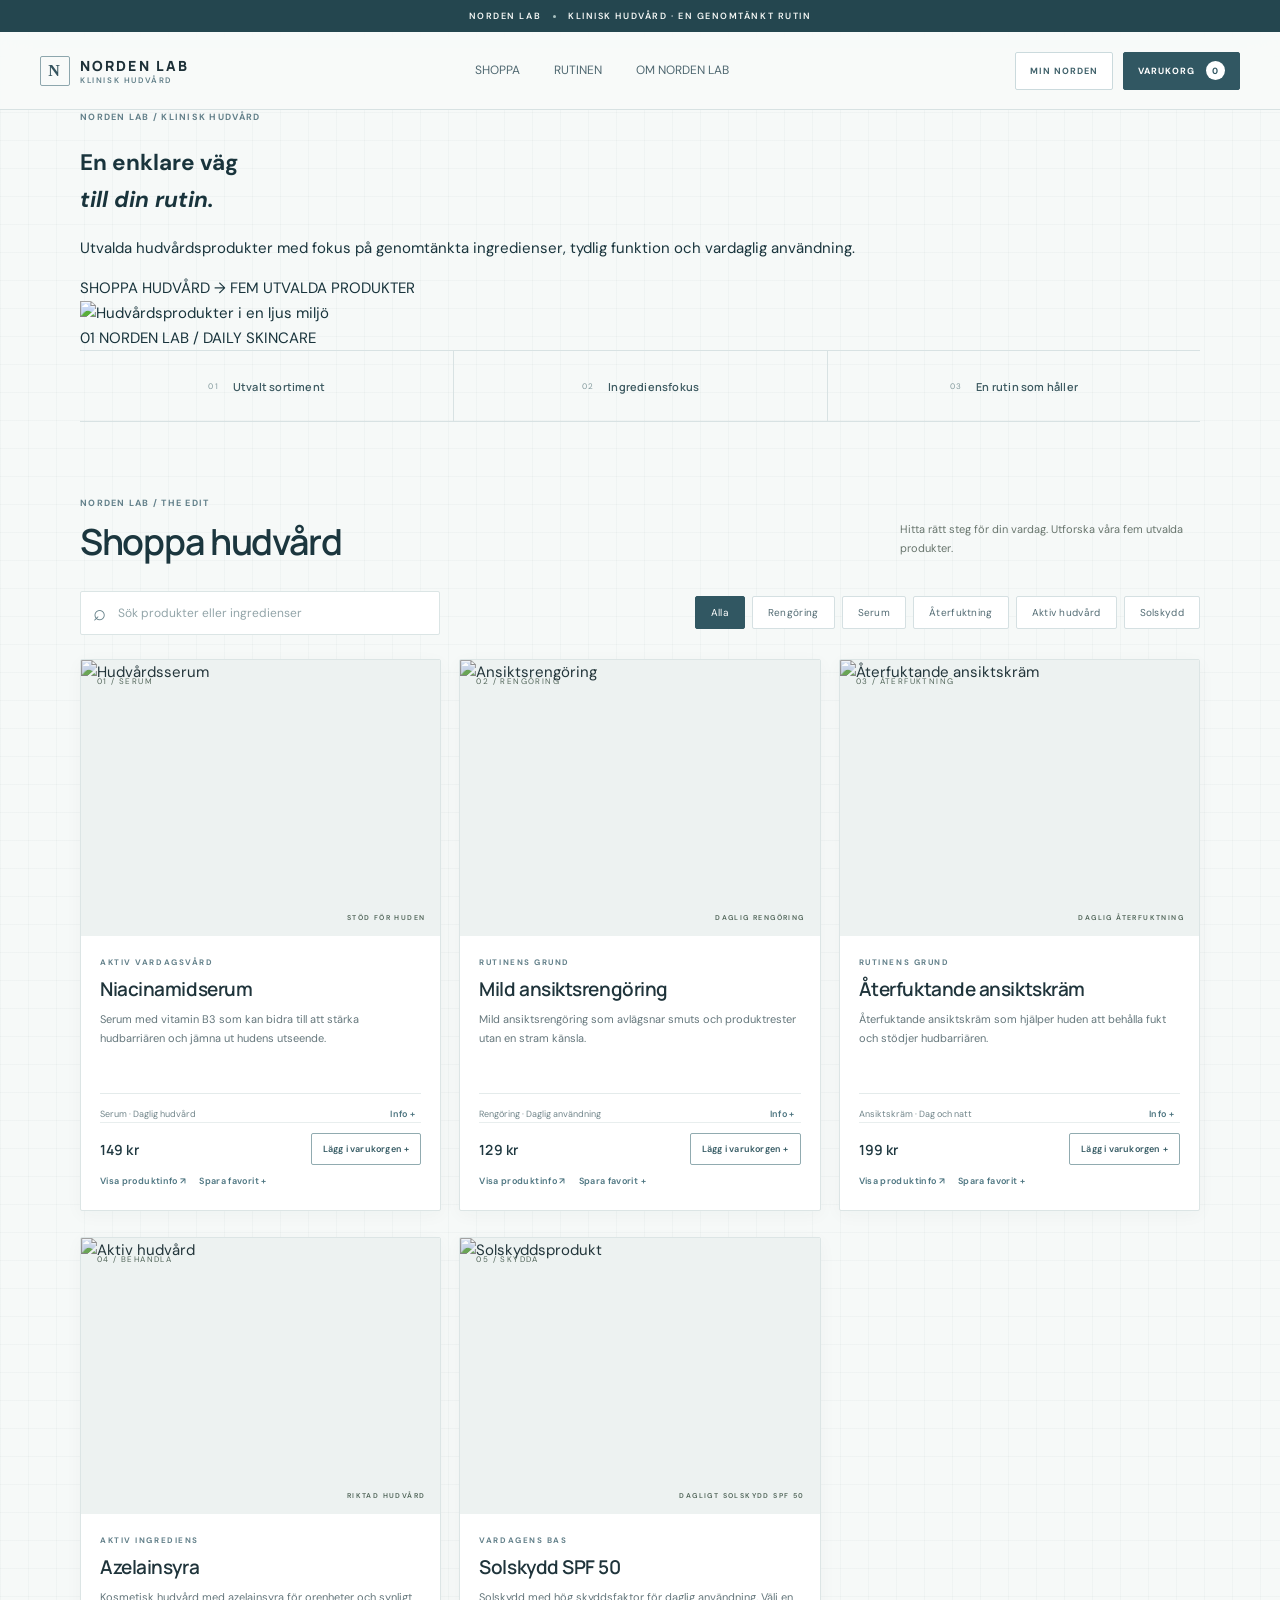
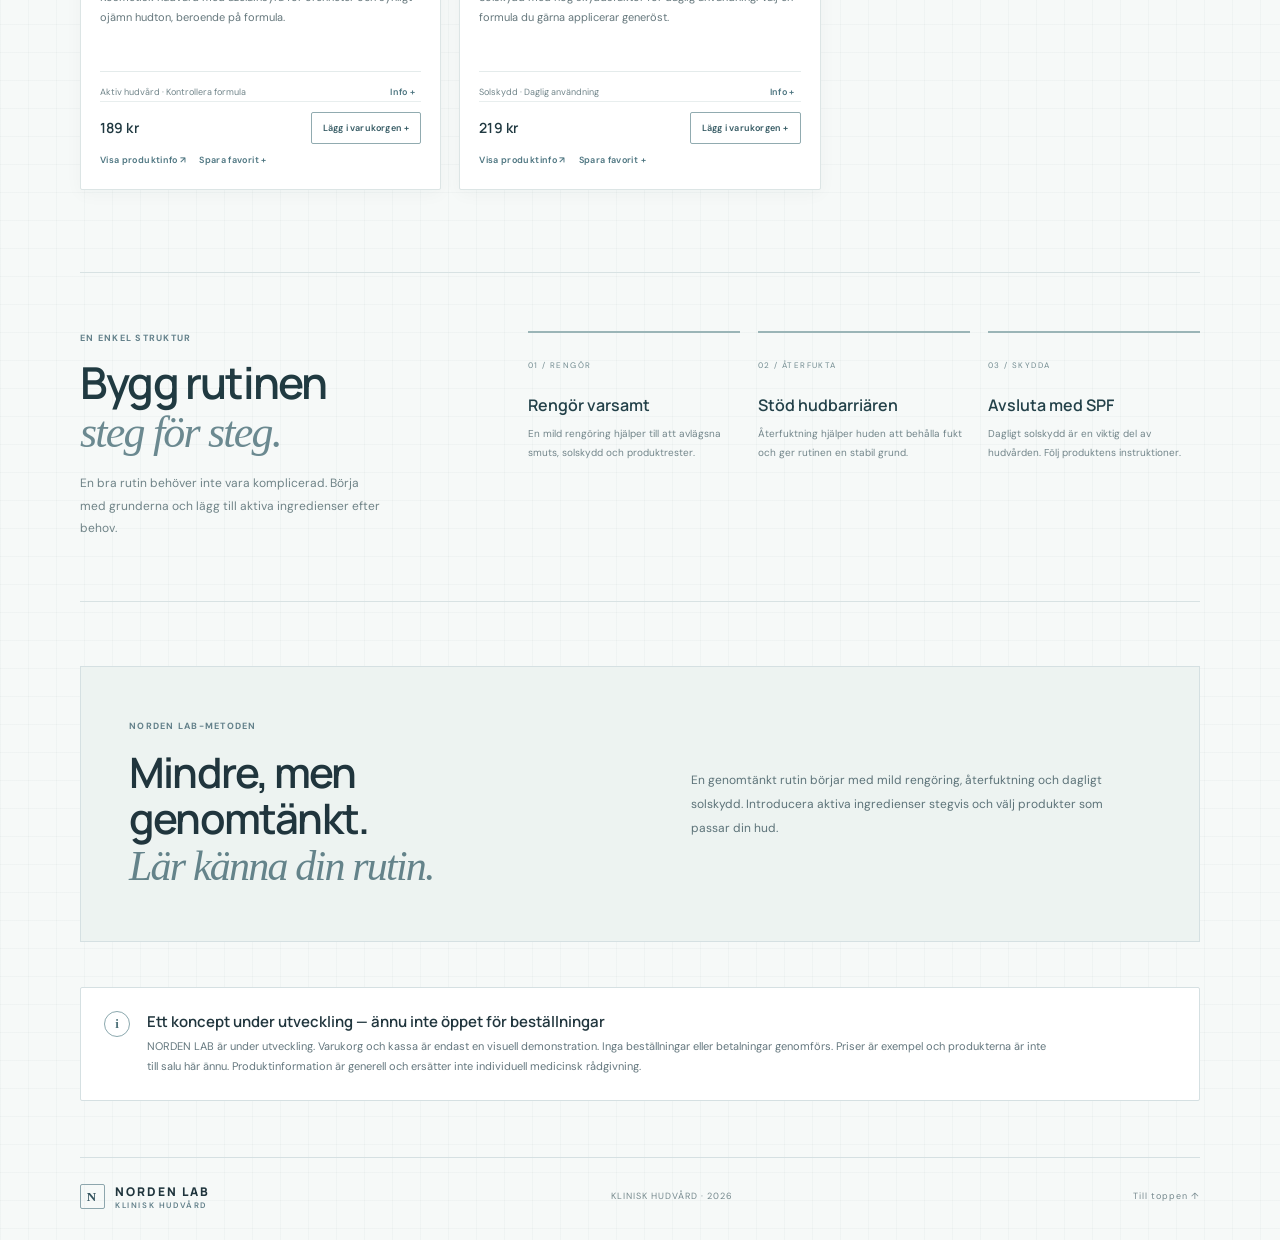
==== commit e8ed6621: "Rework storefront into product-led skincare shop" ====
--- a/index.html
+++ b/index.html
@@ -9,52 +9,50 @@
 <link rel="preconnect" href="https://fonts.googleapis.com">
 <link rel="preconnect" href="https://fonts.gstatic.com" crossorigin>
 <link href="https://fonts.googleapis.com/css2?family=DM+Sans:wght@400;500;600;700&family=Manrope:wght@400;500;600;700;800&display=swap" rel="stylesheet">
-<link rel="stylesheet" href="style.css?v=20261128-simpletics1">
+<link rel="stylesheet" href="style.css?v=20261128-basedinspired1">
 </head>
 <body>
 <div class="announcement-bar"><span>NORDEN LAB</span><i></i><span>KLINISK HUDVÅRD · EN GENOMTÄNKT RUTIN</span></div>
 <header class="header">
   <a class="brand" href="#" aria-label="NORDEN LAB startsida"><span class="brand-mark">N</span><span>NORDEN LAB<span class="brand-sub">KLINISK HUDVÅRD</span></span></a>
-  <nav aria-label="Huvudmeny"><a href="#catalogue">Sortiment</a><a href="#routine">Hudvårdsrutinen</a><a href="#approach">Vår filosofi</a></nav>
+  <nav aria-label="Huvudmeny"><a href="#catalogue">SHOPPA</a><a href="#routine">RUTINEN</a><a href="#approach">OM NORDEN LAB</a></nav>
   <div class="header-actions"><button class="account-trigger" id="open-account" type="button">MIN NORDEN</button><button class="cart-trigger" id="open-cart" type="button">VARUKORG <span id="cart-count">0</span></button></div>
 </header>
 <main>
-  <section class="hero hero-lab" aria-label="NORDEN LAB">
-    <div class="lab-heading">
-      <p class="eyebrow">NORDEN LAB <span>/</span> DERMATOLOGISK HUDVÅRD</p>
-      <h1>Hudvård,<br><em>utan överflöd.</em></h1>
-      <p class="hero-intro">Ett noga utvalt sortiment med fokus på ingredienser, funktion och en rutin som är enkel att följa.</p>
-      <a class="hero-cta" href="#catalogue">Upptäck sortimentet <span aria-hidden="true">→</span></a>
-      <p class="hero-meta">UTVALDA FORMULERINGAR <span>·</span> GENOMTÄNKTA RUTINER</p>
+  <section class="home-hero" aria-label="NORDEN LAB hudvård">
+    <div class="home-hero-copy">
+      <p class="eyebrow">NORDEN LAB <span>/</span> KLINISK HUDVÅRD</p>
+      <h1>En enklare väg<br><em>till din rutin.</em></h1>
+      <p class="home-hero-intro">Utvalda hudvårdsprodukter med fokus på genomtänkta ingredienser, tydlig funktion och vardaglig användning.</p>
+      <div class="home-hero-actions">
+        <a class="home-hero-button" href="#catalogue">SHOPPA HUDVÅRD <span aria-hidden="true">→</span></a>
+        <span>FEM UTVALDA PRODUKTER</span>
+      </div>
     </div>
-    <div class="lab-visual" aria-hidden="true">
-      <div class="lab-grid"></div>
-      <div class="lab-visual-index">N / LAB <span>EST. 2026</span></div>
-      <div class="lab-vial"><i></i><b>N / LAB</b><small>FORMULA 001</small></div>
-      <div class="lab-cross"></div>
-      <div class="lab-visual-spec">01<br><span>FORMULA<br>STUDY</span></div>
-      <span class="lab-visual-note">HUDVÅRD · FORMULA · FUNKTION</span>
+    <div class="home-hero-media">
+      <img src="https://images.unsplash.com/photo-1556229010-6c3f2c9ca5f8?auto=format&fit=crop&w=1500&q=88" alt="Hudvårdsprodukter i en ljus miljö">
+      <div class="home-hero-media-label"><span>01</span> NORDEN LAB / DAILY SKINCARE</div>
     </div>
   </section>
   <section class="value-strip" aria-label="NORDEN LAB:s fokus">
     <div><span>01</span><strong>Utvalt sortiment</strong></div>
     <div><span>02</span><strong>Ingrediensfokus</strong></div>
-    <div><span>03</span><strong>En enkel rutin</strong></div>
+    <div><span>03</span><strong>En rutin som håller</strong></div>
   </section>
   <section class="catalogue" id="catalogue">
-    <div class="section-head"><div><p class="eyebrow">NORDEN LAB-URVAL</p><h2>Utvalda produkter</h2></div><p class="section-note">Fem noga utvalda delar för en genomtänkt hudvårdsrutin.</p></div>
+    <div class="section-head"><div><p class="eyebrow">NORDEN LAB / THE EDIT</p><h2>Shoppa hudvård</h2></div><p class="section-note">Hitta rätt steg för din vardag. Utforska våra fem utvalda produkter.</p></div>
     <div class="toolbar">
       <label class="search-wrap"><span aria-hidden="true">⌕</span><input id="search" type="search" placeholder="Sök produkter eller ingredienser" aria-label="Sök produkter"></label>
       <div class="filters" role="group" aria-label="Filtrera produkter">
-        <button class="filter active" data-filter="All">Alla</button><button class="filter" data-filter="Skin">Hudvård</button><button class="filter" data-filter="Hair">Hår</button><button class="filter" data-filter="Grooming">Övrigt</button>
+        <button class="filter active" data-filter="All">Alla</button><button class="filter" data-filter="Rengöring">Rengöring</button><button class="filter" data-filter="Serum">Serum</button><button class="filter" data-filter="Återfuktning">Återfuktning</button><button class="filter" data-filter="Aktiv hudvård">Aktiv hudvård</button><button class="filter" data-filter="Solskydd">Solskydd</button>
       </div>
     </div>
     <div class="product-grid" id="product-grid">
-      <article class="product" data-category="Skin" data-search="niacinamide serum vitamin b3 skin barrier"><div class="product-visual photo-visual"><span class="product-index">01 / SERUM</span><img src="https://images.unsplash.com/photo-1608248543803-ba4f8c70ae0b?auto=format&fit=crop&w=800&q=85" alt="Hudvårdsserum"><span class="visual-caption">STÖD FÖR HUDEN</span></div><div class="product-info"><div class="product-type">AKTIV VARDAGSVÅRD</div><h3>Niacinamidserum</h3><p>Serum med vitamin B3 som kan bidra till att stärka hudbarriären och jämna ut hudens utseende.</p><div class="product-foot"><span>Serum · Daglig hudvård</span><button class="info-btn" data-info="niacinamide">Info +</button></div><button class="full-detail-btn" data-product-detail="niacinamide">Visa produktinfo ↗</button><div class="detail" id="detail-niacinamide" hidden>Koncentration och formula varierar. En högre halt är inte automatiskt bättre för alla hudtyper.</div></div></article>
-      <article class="product" data-category="Skin" data-search="gentle cleanser mild rengöring face wash"><div class="product-visual photo-visual"><span class="product-index">02 / RENGÖRING</span><img src="https://images.unsplash.com/photo-1556229010-6c3f2c9ca5f8?auto=format&fit=crop&w=800&q=85" alt="Ansiktsrengöring"><span class="visual-caption">DAGLIG RENGÖRING</span></div><div class="product-info"><div class="product-type">RUTINENS GRUND</div><h3>Mild ansiktsrengöring</h3><p>Mild ansiktsrengöring som avlägsnar smuts och produktrester utan en stram känsla.</p><div class="product-foot"><span>Rengöring · Daglig användning</span><button class="info-btn" data-info="cleanser">Info +</button></div><button class="full-detail-btn" data-product-detail="cleanser">Visa produktinfo ↗</button><div class="detail" id="detail-cleanser" hidden>Välj en rengöring som passar din hudtyp. Oparfymerade alternativ kan passa känslig hud.</div></div></article>
-      <article class="product" data-category="Skin" data-search="moisturizer moisturiser face cream hydration återfuktning"><div class="product-visual photo-visual"><span class="product-index">03 / ÅTERFUKTNING</span><img src="https://images.unsplash.com/photo-1608248543803-ba4f8c70ae0b?auto=format&fit=crop&w=800&q=85" alt="Återfuktande ansiktskräm"><span class="visual-caption">DAGLIG ÅTERFUKTNING</span></div><div class="product-info"><div class="product-type">RUTINENS GRUND</div><h3>Återfuktande ansiktskräm</h3><p>Återfuktande ansiktskräm som hjälper huden att behålla fukt och stödjer hudbarriären.</p><div class="product-foot"><span>Ansiktskräm · Dag och natt</span><button class="info-btn" data-info="moisturizer">Info +</button></div><button class="full-detail-btn" data-product-detail="moisturizer">Visa produktinfo ↗</button><div class="detail" id="detail-moisturizer" hidden>Textur och ingredienser varierar. Anpassa valet efter hudtyp och övriga produkter i rutinen.</div></div></article>
-      <article class="product" data-category="Skin" data-search="azelaic acid azelainsyra blemishes uneven tone"><div class="product-visual photo-visual"><span class="product-index">04 / BEHANDLA</span><img src="https://images.unsplash.com/photo-1601049541289-9b1b7bbbfe19?auto=format&fit=crop&w=800&q=85" alt="Aktiv hudvård"><span class="visual-caption">RIKTAD HUDVÅRD</span></div><div class="product-info"><div class="product-type">AKTIV INGREDIENS</div><h3>Azelainsyra</h3><p>Kosmetisk hudvård med azelainsyra för orenheter och synligt ojämn hudton, beroende på formula.</p><div class="product-foot"><span>Aktiv hudvård · Kontrollera formula</span><button class="info-btn" data-info="azelaic">Info +</button></div><button class="full-detail-btn" data-product-detail="azelaic">Visa produktinfo ↗</button><div class="detail" id="detail-azelaic" hidden>Styrka och klassificering varierar. Kontrollera exakt produktstatus och märkning före försäljning.</div></div></article>
-      <article class="product" data-category="Skin" data-search="spf 50 sunscreen sun protection solskydd"><div class="product-visual photo-visual"><span class="product-index">05 / SKYDDA</span><img src="https://images.unsplash.com/photo-1556228720-195a672e8a03?auto=format&fit=crop&w=800&q=85" alt="Solskyddsprodukt"><span class="visual-caption">DAGLIGT SOLSKYDD SPF 50</span></div><div class="product-info"><div class="product-type">VARDAGENS BAS</div><h3>Solskydd SPF 50</h3><p>Solskydd med hög skyddsfaktor för daglig användning. Välj en formula du gärna applicerar generöst.</p><div class="product-foot"><span>Solskydd · Daglig användning</span><button class="info-btn" data-info="spf">Info +</button></div><button class="full-detail-btn" data-product-detail="spf">Visa produktinfo ↗</button><div class="detail" id="detail-spf" hidden>Följ produktens instruktioner för applicering och återapplicering. Komplettera med skugga och kläder.</div></div></article>
+      <article class="product" data-category="Serum" data-search="niacinamide serum vitamin b3 skin barrier"><div class="product-visual photo-visual"><span class="product-index">01 / SERUM</span><img src="https://images.unsplash.com/photo-1608248543803-ba4f8c70ae0b?auto=format&fit=crop&w=800&q=85" alt="Hudvårdsserum"><span class="visual-caption">STÖD FÖR HUDEN</span></div><div class="product-info"><div class="product-type">AKTIV VARDAGSVÅRD</div><h3>Niacinamidserum</h3><p>Serum med vitamin B3 som kan bidra till att stärka hudbarriären och jämna ut hudens utseende.</p><div class="product-foot"><span>Serum · Daglig hudvård</span><button class="info-btn" data-info="niacinamide">Info +</button></div><button class="full-detail-btn" data-product-detail="niacinamide">Visa produktinfo ↗</button><div class="detail" id="detail-niacinamide" hidden>Koncentration och formula varierar. En högre halt är inte automatiskt bättre för alla hudtyper.</div></div></article>
+      <article class="product" data-category="Rengöring" data-search="gentle cleanser mild rengöring face wash"><div class="product-visual photo-visual"><span class="product-index">02 / RENGÖRING</span><img src="https://images.unsplash.com/photo-1556229010-6c3f2c9ca5f8?auto=format&fit=crop&w=800&q=85" alt="Ansiktsrengöring"><span class="visual-caption">DAGLIG RENGÖRING</span></div><div class="product-info"><div class="product-type">RUTINENS GRUND</div><h3>Mild ansiktsrengöring</h3><p>Mild ansiktsrengöring som avlägsnar smuts och produktrester utan en stram känsla.</p><div class="product-foot"><span>Rengöring · Daglig användning</span><button class="info-btn" data-info="cleanser">Info +</button></div><button class="full-detail-btn" data-product-detail="cleanser">Visa produktinfo ↗</button><div class="detail" id="detail-cleanser" hidden>Välj en rengöring som passar din hudtyp. Oparfymerade alternativ kan passa känslig hud.</div></div></article>
+      <article class="product" data-category="Återfuktning" data-search="moisturizer moisturiser face cream hydration återfuktning"><div class="product-visual photo-visual"><span class="product-index">03 / ÅTERFUKTNING</span><img src="https://images.unsplash.com/photo-1608248543803-ba4f8c70ae0b?auto=format&fit=crop&w=800&q=85" alt="Återfuktande ansiktskräm"><span class="visual-caption">DAGLIG ÅTERFUKTNING</span></div><div class="product-info"><div class="product-type">RUTINENS GRUND</div><h3>Återfuktande ansiktskräm</h3><p>Återfuktande ansiktskräm som hjälper huden att behålla fukt och stödjer hudbarriären.</p><div class="product-foot"><span>Ansiktskräm · Dag och natt</span><button class="info-btn" data-info="moisturizer">Info +</button></div><button class="full-detail-btn" data-product-detail="moisturizer">Visa produktinfo ↗</button><div class="detail" id="detail-moisturizer" hidden>Textur och ingredienser varierar. Anpassa valet efter hudtyp och övriga produkter i rutinen.</div></div></article>
+      <article class="product" data-category="Aktiv hudvård" data-search="azelaic acid azelainsyra blemishes uneven tone"><div class="product-visual photo-visual"><span class="product-index">04 / BEHANDLA</span><img src="https://images.unsplash.com/photo-1601049541289-9b1b7bbbfe19?auto=format&fit=crop&w=800&q=85" alt="Aktiv hudvård"><span class="visual-caption">RIKTAD HUDVÅRD</span></div><div class="product-info"><div class="product-type">AKTIV INGREDIENS</div><h3>Azelainsyra</h3><p>Kosmetisk hudvård med azelainsyra för orenheter och synligt ojämn hudton, beroende på formula.</p><div class="product-foot"><span>Aktiv hudvård · Kontrollera formula</span><button class="info-btn" data-info="azelaic">Info +</button></div><button class="full-detail-btn" data-product-detail="azelaic">Visa produktinfo ↗</button><div class="detail" id="detail-azelaic" hidden>Styrka och klassificering varierar. Kontrollera exakt produktstatus och märkning före försäljning.</div></div></article>
+      <article class="product" data-category="Solskydd" data-search="spf 50 sunscreen sun protection solskydd"><div class="product-visual photo-visual"><span class="product-index">05 / SKYDDA</span><img src="https://images.unsplash.com/photo-1556228720-195a672e8a03?auto=format&fit=crop&w=800&q=85" alt="Solskyddsprodukt"><span class="visual-caption">DAGLIGT SOLSKYDD SPF 50</span></div><div class="product-info"><div class="product-type">VARDAGENS BAS</div><h3>Solskydd SPF 50</h3><p>Solskydd med hög skyddsfaktor för daglig användning. Välj en formula du gärna applicerar generöst.</p><div class="product-foot"><span>Solskydd · Daglig användning</span><button class="info-btn" data-info="spf">Info +</button></div><button class="full-detail-btn" data-product-detail="spf">Visa produktinfo ↗</button><div class="detail" id="detail-spf" hidden>Följ produktens instruktioner för applicering och återapplicering. Komplettera med skugga och kläder.</div></div></article>
     </div>
     <p class="empty-state" id="empty-state" hidden>Inga träffar. Prova en annan sökning.</p>
   </section>
--- a/style.css
+++ b/style.css
@@ -272,3 +272,176 @@
 .product-card:hover,.product-tile:hover{border-color:#9eb5b8!important;box-shadow:0 7px 20px rgba(24,52,60,.07)!important}
 .eyebrow,.product-category,.product-modal-category{letter-spacing:.14em!important;text-transform:uppercase!important}
 button,.button{border-radius:2px!important;letter-spacing:.06em}
+
+
+/* NORDEN LAB — editorial storefront refresh */
+:root{
+  --nl-ink:#19343c;
+  --nl-muted:#71858a;
+  --nl-line:#d8e2e3;
+  --nl-paper:#f6f9f8;
+  --nl-deep:#294b53;
+}
+html{scroll-padding-top:104px}
+body{background-color:var(--nl-paper)!important;color:var(--nl-ink)!important}
+.announcement-bar{
+  min-height:32px;padding:7px 18px;display:flex;align-items:center;justify-content:center;gap:12px;
+  background:#24464f;color:#f5f8f6;font-size:9px;font-weight:600;letter-spacing:1.55px;text-align:center
+}
+.announcement-bar i{width:3px;height:3px;border-radius:50%;background:#a9c1c0}
+.header{
+  position:sticky;top:0;z-index:20;width:100%;max-width:none;height:78px;
+  padding:0 max(40px,calc((100vw - 1280px)/2));background:#f8faf9ed;
+  border-bottom:1px solid var(--nl-line)!important;backdrop-filter:blur(14px)
+}
+.header .brand{font-size:14px;letter-spacing:2.1px}
+.header nav{gap:34px;color:#516a70;font-size:12px}
+.header nav a{transition:color .2s}
+.header-actions{display:flex;align-items:center;gap:10px}
+.account-trigger,.cart-trigger{min-height:38px;padding:0 14px;font-size:9px!important;letter-spacing:1px!important}
+.hero.hero-lab{
+  min-height:510px;padding:72px 0 62px;grid-template-columns:1fr 1fr;gap:7%;
+  border-bottom:0!important;align-items:center
+}
+.lab-heading{max-width:560px}
+.lab-heading .eyebrow{margin-bottom:23px}
+.lab-heading h1{
+  max-width:540px;font:650 clamp(48px,6.1vw,76px)/.99 "Manrope",sans-serif!important;
+  letter-spacing:-4px!important;color:#19343c!important;margin:0 0 24px!important
+}
+.lab-heading h1 em{font-family:Georgia,serif!important;font-weight:400!important;font-style:italic;color:#6b8990!important}
+.hero-intro{max-width:410px;margin:0;color:#62777c;font-size:15px;line-height:1.85}
+.hero-cta{
+  display:inline-flex;align-items:center;gap:42px;margin-top:27px;padding:14px 17px;
+  background:#294f59;color:#fff;font-size:11px;font-weight:700;letter-spacing:.045em;
+  border:1px solid #294f59;transition:background .2s,transform .2s
+}
+.hero-cta span{font-size:17px;line-height:1}
+.hero-cta:hover{background:#193a43;transform:translateY(-1px)}
+.hero-meta{margin:18px 0 0;color:#829599;font-size:8px;letter-spacing:1.35px;font-weight:600}
+.hero-meta span{padding:0 7px;color:#aab8b8}
+.lab-visual{
+  height:390px;border:1px solid #d5e1e2;background:linear-gradient(145deg,#eff5f3 0%,#e5edef 55%,#dce7e8 100%);
+  box-shadow:0 20px 55px rgba(32,65,72,.07)
+}
+.lab-grid{background-image:linear-gradient(#8ca8aa20 1px,transparent 1px),linear-gradient(90deg,#8ca8aa20 1px,transparent 1px);background-size:27px 27px}
+.lab-vial{
+  width:82px;height:154px;border-radius:4px 4px 9px 9px;
+  background:linear-gradient(90deg,#c9d9d7,#f9fbf8 42%,#c0d1d0);
+  border:1px solid #9db5b5;box-shadow:0 22px 30px #35545b20;color:#49646a
+}
+.lab-vial:before{left:24px;width:32px;height:20px;top:-20px;background:#b7cacc;border-color:#9db5b5}
+.lab-vial i{top:19px;left:11px;right:11px;background:#a6bec0}
+.lab-vial b{font-size:11px;letter-spacing:1.7px}
+.lab-vial small{font-size:7px;letter-spacing:1.1px}
+.lab-cross{right:23%;top:26%;width:36px;height:36px}
+.lab-cross:before{height:36px;left:17px}.lab-cross:after{width:36px;top:17px}
+.lab-visual-index,.lab-visual-spec{position:absolute;z-index:2;color:#658087;font-size:8px;letter-spacing:1.5px}
+.lab-visual-index{left:19px;top:18px;font-weight:700}
+.lab-visual-index span{display:block;margin-top:5px;color:#91a5a8;font-size:7px;font-weight:500}
+.lab-visual-spec{right:19px;top:47%;line-height:1.8;text-align:right;font-size:14px;color:#6c8a8e}
+.lab-visual-spec span{font-size:7px;letter-spacing:1.45px;color:#839a9c}
+.lab-visual-note{right:17px;bottom:15px;color:#69848a;font-size:7px;letter-spacing:1.55px}
+.value-strip{
+  display:grid;grid-template-columns:repeat(3,1fr);margin:0 0 74px;
+  border-top:1px solid var(--nl-line);border-bottom:1px solid var(--nl-line)
+}
+.value-strip>div{min-height:70px;display:flex;align-items:center;justify-content:center;gap:14px}
+.value-strip>div+div{border-left:1px solid var(--nl-line)}
+.value-strip span{font-size:8px;letter-spacing:1.3px;color:#82999c}
+.value-strip strong{font:600 11px "Manrope";letter-spacing:.2px;color:#3c5960}
+.catalogue{padding:0 0 82px!important;border-top:0!important}
+.section-head{align-items:end;margin-bottom:28px}
+.section-head .eyebrow{margin-bottom:10px}
+.section-head h2{font:600 clamp(28px,3vw,36px)/1.15 "Manrope";letter-spacing:-1.3px;color:#1b363e}
+.section-note{display:block!important;max-width:300px;color:#76898d;font-size:11px;line-height:1.7}
+.toolbar{margin:0 0 24px}
+.search-wrap{width:min(360px,100%);height:44px;background:#fff!important;border-color:#dbe5e5!important}
+.filters{gap:7px}
+.filter{padding:9px 15px;font-size:10px;letter-spacing:.3px}
+.product-grid{grid-template-columns:repeat(3,minmax(0,1fr));gap:26px 18px}
+.product{overflow:hidden;background:#fff!important;border:1px solid #dce5e5!important;box-shadow:0 4px 18px rgba(24,52,60,.035)!important;transition:box-shadow .25s,border-color .25s,transform .25s}
+.product:hover{border-color:#a7bec0!important;box-shadow:0 12px 30px rgba(24,52,60,.085)!important;transform:translateY(-3px)}
+.product-visual{height:276px!important}
+.photo-visual img{width:100%;height:100%;object-fit:cover!important;transition:transform .6s cubic-bezier(.2,.7,.2,1);filter:saturate(.7) contrast(.97)!important}
+.product:hover .photo-visual img{transform:scale(1.035)}
+.product-index{top:15px;left:16px;font-size:8px;letter-spacing:1.4px}
+.visual-caption{right:15px;bottom:14px;font-size:7px;letter-spacing:1.4px}
+.product-info{padding:20px 19px 18px}
+.product-type{font-size:8px;letter-spacing:1.55px}
+.product-info h3{margin:8px 0;font:600 19px/1.3 "Manrope";letter-spacing:-.45px}
+.product-info p{min-height:68px;font-size:11px;line-height:1.8;color:#6b7e82}
+.product-foot{margin-top:15px;padding-top:13px}
+.product-foot span{font-size:9px}
+.price-row{margin-top:1px}
+.demo-price{font:600 14px "Manrope";letter-spacing:.1px}
+.add-button{padding:9px 11px;font-size:9px;letter-spacing:.2px}
+.full-detail-btn,.info-btn,.save-inline{font-size:9px;letter-spacing:.35px}
+.routine{
+  display:grid;grid-template-columns:.8fr 1.5fr;gap:8%;align-items:start;
+  padding:58px 0 62px;margin:0 0 64px;border-top:1px solid var(--nl-line);border-bottom:1px solid var(--nl-line)
+}
+.routine-heading .eyebrow{margin:0 0 14px}
+.routine-heading h2{margin:0 0 16px;font:600 clamp(31px,3.8vw,44px)/1.08 "Manrope";letter-spacing:-1.8px;color:#203a41}
+.routine-heading h2 em{font-family:Georgia,serif;font-weight:400;color:#6b8990}
+.routine-heading>p:last-child{max-width:300px;margin:0;color:#6f8387;font-size:12px;line-height:1.85}
+.routine-steps{display:grid;grid-template-columns:repeat(3,minmax(0,1fr));gap:18px}
+.routine-steps article{padding:18px 0 0;border-top:2px solid #9bb5b7}
+.routine-steps article>span{font-size:8px;letter-spacing:1.4px;color:#728b90}
+.routine-steps h3{margin:19px 0 9px;font:600 16px "Manrope";color:#234149}
+.routine-steps p{margin:0;color:#72858a;font-size:10px;line-height:1.85}
+.approach{
+  display:grid;grid-template-columns:1fr 1fr;gap:10%;align-items:center;
+  padding:52px 48px!important;margin:0 0 45px!important;background:#edf3f1!important;border:1px solid #e1e9e7
+}
+.approach .eyebrow{margin-bottom:15px}
+.approach h2{font:600 clamp(30px,3.7vw,42px)/1.1 "Manrope"!important;letter-spacing:-1.8px!important}
+.approach>p{max-width:430px;margin:0;font-size:12px;line-height:2;color:#60777b}
+.notice{margin-bottom:56px}
+footer{width:min(1280px,calc(100% - 80px));padding:25px 0 30px}
+.footer-brand{font-size:12px}
+@media(max-width:900px){
+  .header{padding:0 28px}
+  .hero.hero-lab{grid-template-columns:1fr .9fr;gap:5%;min-height:450px}
+  .lab-visual{height:330px}
+  .lab-heading h1{font-size:clamp(43px,6vw,60px)!important;letter-spacing:-3px!important}
+  .product-grid{grid-template-columns:repeat(2,minmax(0,1fr))}
+  .routine{grid-template-columns:1fr;gap:28px}
+  .approach{padding:38px 30px!important}
+}
+@media(max-width:640px){
+  .announcement-bar{min-height:30px;font-size:7px;letter-spacing:1px;gap:8px}
+  .header{height:auto;min-height:70px;padding:11px 18px;flex-wrap:wrap;gap:10px}
+  .header .brand{font-size:12px}
+  .brand-mark{width:27px;height:27px}
+  .header nav{order:3;width:100%;justify-content:center;gap:24px;padding:7px 0 3px;border-top:1px solid #e4ebea;font-size:10px}
+  .header-actions{gap:6px}
+  .account-trigger,.cart-trigger{min-height:33px;padding:0 9px;font-size:8px!important}
+  .hero.hero-lab{grid-template-columns:1fr;gap:27px;padding:44px 0 34px;min-height:0}
+  .lab-heading h1{font-size:clamp(43px,12vw,58px)!important;letter-spacing:-2.7px!important}
+  .hero-intro{font-size:13px}
+  .hero-cta{margin-top:20px}
+  .lab-visual{height:245px}
+  .value-strip{margin-bottom:54px}
+  .value-strip>div{min-height:66px;flex-direction:column;gap:4px;text-align:center}
+  .value-strip strong{font-size:9px}
+  .section-head{display:block;margin-bottom:20px}
+  .section-head h2{font-size:29px}
+  .section-note{max-width:280px;margin:10px 0 0;font-size:10px}
+  .toolbar{align-items:stretch;flex-direction:column}
+  .search-wrap{width:100%}
+  .filters{justify-content:flex-start}
+  .product-grid{grid-template-columns:1fr;gap:17px}
+  .product-visual{height:265px!important}
+  .product-info{padding:18px}
+  .product-info p{min-height:0}
+  .routine{padding:38px 0 42px;margin-bottom:44px;gap:24px}
+  .routine-heading h2{font-size:36px}
+  .routine-steps{grid-template-columns:1fr;gap:20px}
+  .routine-steps article{display:grid;grid-template-columns:100px 1fr;column-gap:12px;padding-top:14px}
+  .routine-steps article>span{grid-row:span 2;align-self:start;padding-top:4px}
+  .routine-steps h3{margin:0 0 5px}
+  .routine-steps p{grid-column:2}
+  .approach{grid-template-columns:1fr;gap:18px;padding:30px 20px!important}
+  footer{width:calc(100% - 36px);gap:14px;flex-wrap:wrap}
+}
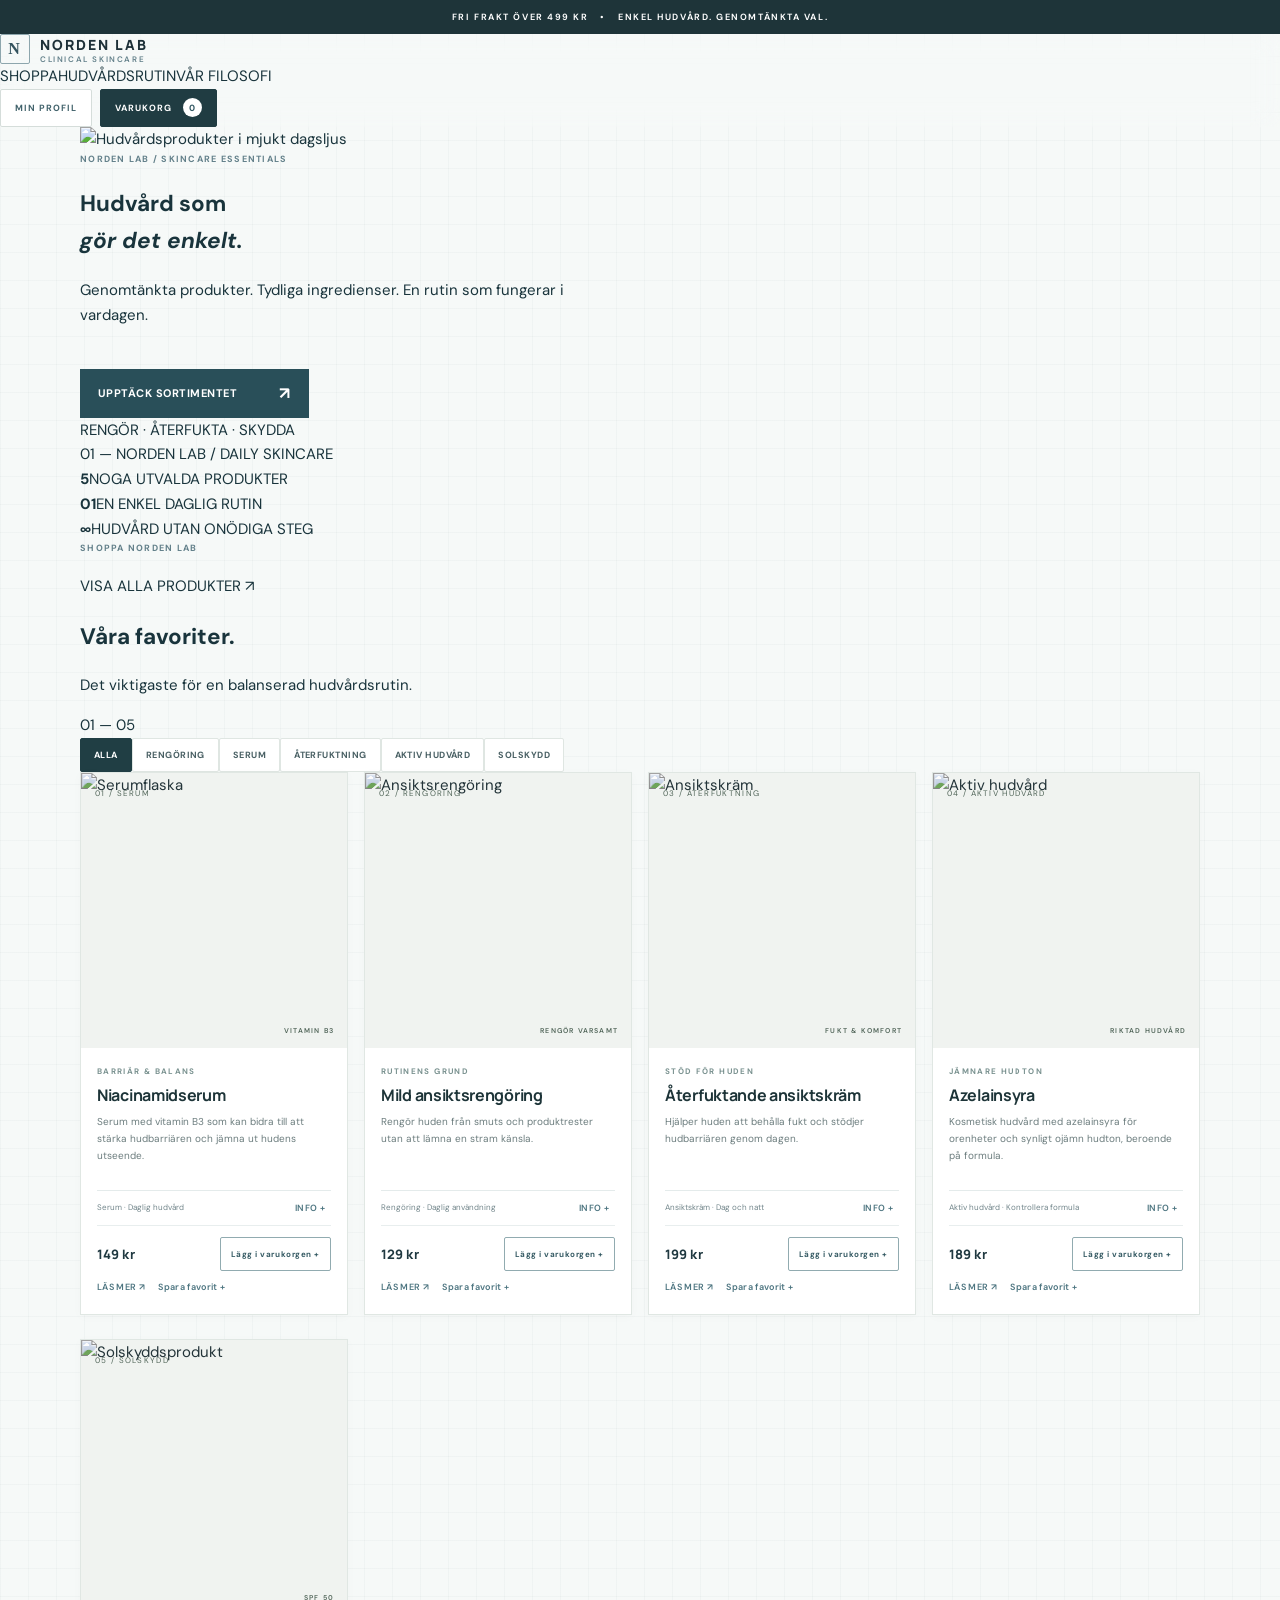
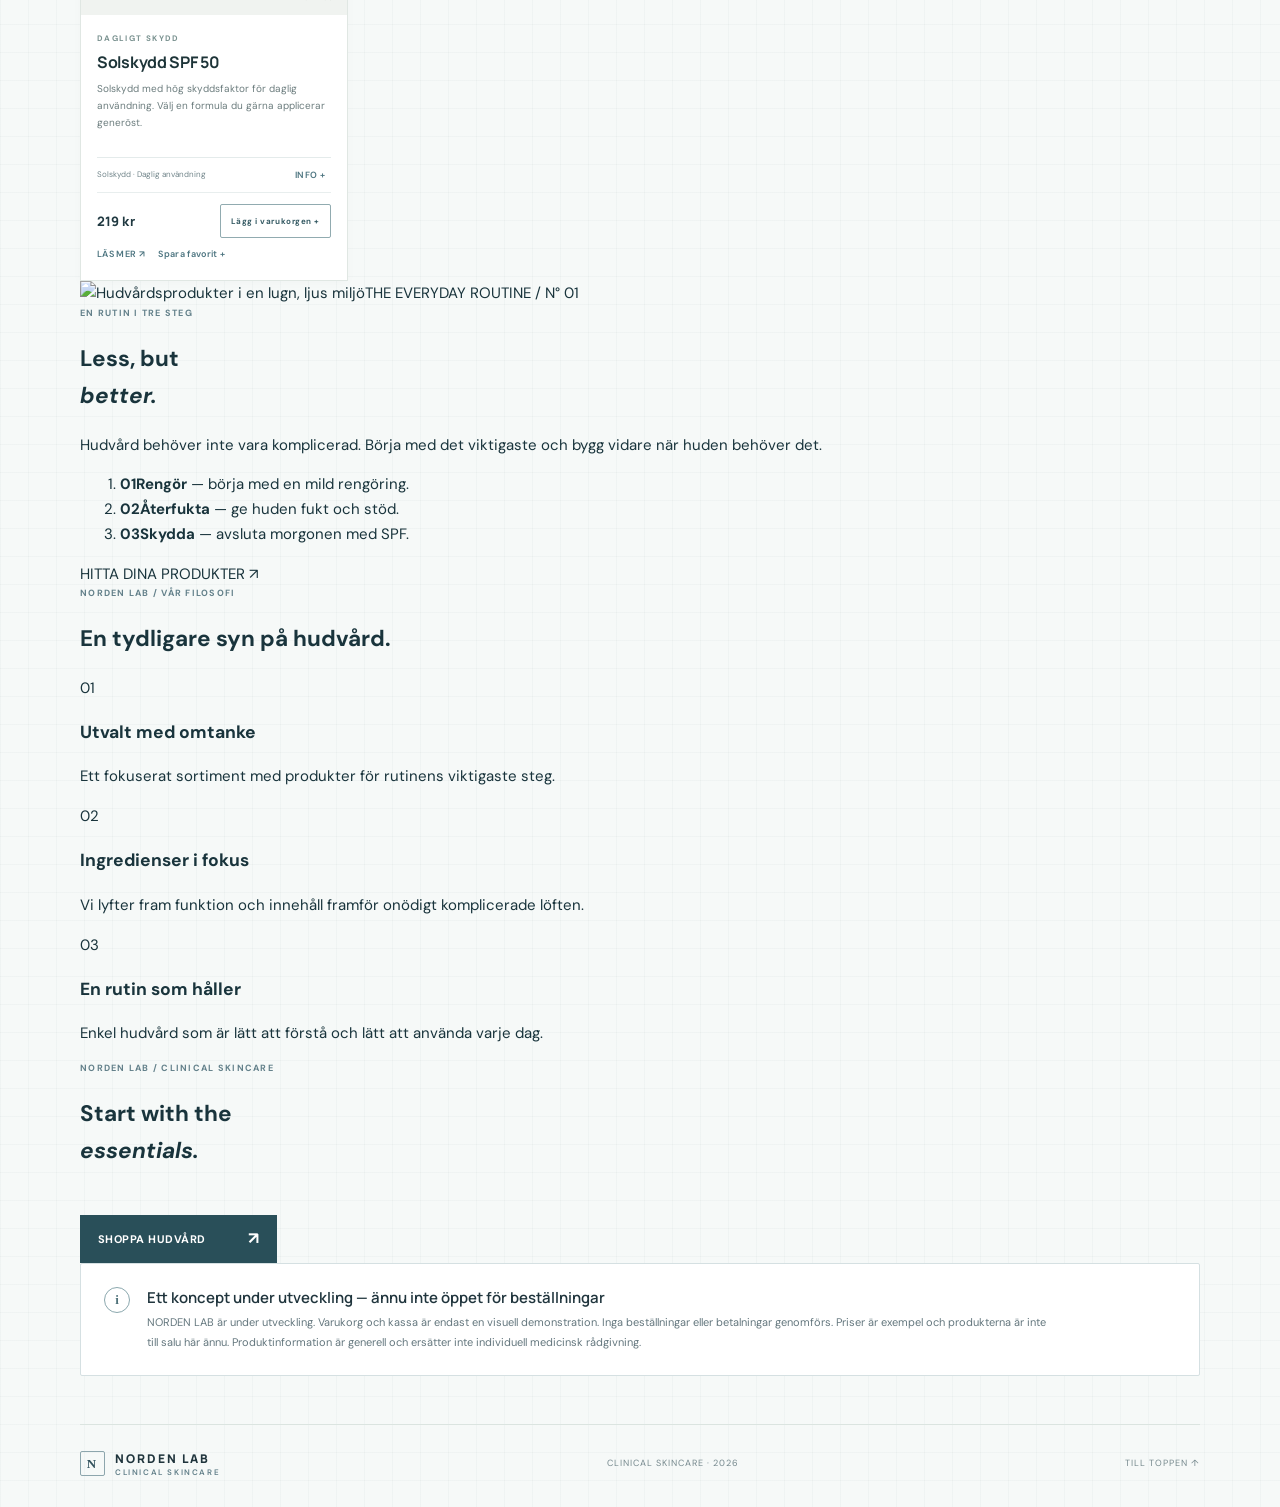
==== commit e1e355a6: "Rebuild storefront layout for NORDEN LAB" ====
--- a/index.html
+++ b/index.html
@@ -3,74 +3,65 @@
 <head>
 <meta charset="UTF-8">
 <meta name="viewport" content="width=device-width, initial-scale=1">
-<meta name="theme-color" content="#f4f5f2">
+<meta name="theme-color" content="#f5f4ef">
 <title>NORDEN LAB — Klinisk hudvård</title>
-<meta name="description" content="Utvalda hudvårdsprodukter med fokus på innehåll, funktion och en genomtänkt vardagsrutin.">
+<meta name="description" content="Utvald klinisk hudvård för en enkel och genomtänkt rutin.">
 <link rel="preconnect" href="https://fonts.googleapis.com">
 <link rel="preconnect" href="https://fonts.gstatic.com" crossorigin>
 <link href="https://fonts.googleapis.com/css2?family=DM+Sans:wght@400;500;600;700&family=Manrope:wght@400;500;600;700;800&display=swap" rel="stylesheet">
-<link rel="stylesheet" href="style.css?v=20261128-basedinspired1">
+<link rel="stylesheet" href="style.css?v=20261128-storefront2">
 </head>
 <body>
-<div class="announcement-bar"><span>NORDEN LAB</span><i></i><span>KLINISK HUDVÅRD · EN GENOMTÄNKT RUTIN</span></div>
-<header class="header">
-  <a class="brand" href="#" aria-label="NORDEN LAB startsida"><span class="brand-mark">N</span><span>NORDEN LAB<span class="brand-sub">KLINISK HUDVÅRD</span></span></a>
-  <nav aria-label="Huvudmeny"><a href="#catalogue">SHOPPA</a><a href="#routine">RUTINEN</a><a href="#approach">OM NORDEN LAB</a></nav>
-  <div class="header-actions"><button class="account-trigger" id="open-account" type="button">MIN NORDEN</button><button class="cart-trigger" id="open-cart" type="button">VARUKORG <span id="cart-count">0</span></button></div>
+<div class="announcement-bar"><span>FRI FRAKT ÖVER 499 KR</span><span class="announcement-dot">•</span><span>ENKEL HUDVÅRD. GENOMTÄNKTA VAL.</span></div>
+<header class="site-header">
+  <a class="brand" href="#" aria-label="NORDEN LAB startsida"><span class="brand-mark">N</span><span class="brand-name">NORDEN LAB<span class="brand-sub">CLINICAL SKINCARE</span></span></a>
+  <nav class="main-nav" aria-label="Huvudmeny">
+    <a href="#catalogue">SHOPPA</a><a href="#routine">HUDVÅRDSRUTIN</a><a href="#approach">VÅR FILOSOFI</a>
+  </nav>
+  <div class="header-actions"><button class="account-trigger" id="open-account" type="button">MIN PROFIL</button><button class="cart-trigger" id="open-cart" type="button">VARUKORG <span id="cart-count">0</span></button></div>
 </header>
 <main>
-  <section class="home-hero" aria-label="NORDEN LAB hudvård">
-    <div class="home-hero-copy">
-      <p class="eyebrow">NORDEN LAB <span>/</span> KLINISK HUDVÅRD</p>
-      <h1>En enklare väg<br><em>till din rutin.</em></h1>
-      <p class="home-hero-intro">Utvalda hudvårdsprodukter med fokus på genomtänkta ingredienser, tydlig funktion och vardaglig användning.</p>
-      <div class="home-hero-actions">
-        <a class="home-hero-button" href="#catalogue">SHOPPA HUDVÅRD <span aria-hidden="true">→</span></a>
-        <span>FEM UTVALDA PRODUKTER</span>
-      </div>
+  <section class="hero-banner">
+    <img class="hero-image" src="https://images.unsplash.com/photo-1608248543803-ba4f8c70ae0b?auto=format&fit=crop&w=2200&q=90" alt="Hudvårdsprodukter i mjukt dagsljus">
+    <div class="hero-shade"></div>
+    <div class="hero-copy">
+      <p class="eyebrow light">NORDEN LAB / SKINCARE ESSENTIALS</p>
+      <h1>Hudvård som<br><em>gör det enkelt.</em></h1>
+      <p>Genomtänkta produkter. Tydliga ingredienser. En rutin som fungerar i vardagen.</p>
+      <a class="hero-cta" href="#catalogue">UPPTÄCK SORTIMENTET <span>↗</span></a>
+      <div class="hero-proof">RENGÖR · ÅTERFUKTA · SKYDDA</div>
     </div>
-    <div class="home-hero-media">
-      <img src="https://images.unsplash.com/photo-1556229010-6c3f2c9ca5f8?auto=format&fit=crop&w=1500&q=88" alt="Hudvårdsprodukter i en ljus miljö">
-      <div class="home-hero-media-label"><span>01</span> NORDEN LAB / DAILY SKINCARE</div>
-    </div>
+    <div class="hero-index">01 — NORDEN LAB / DAILY SKINCARE</div>
   </section>
-  <section class="value-strip" aria-label="NORDEN LAB:s fokus">
-    <div><span>01</span><strong>Utvalt sortiment</strong></div>
-    <div><span>02</span><strong>Ingrediensfokus</strong></div>
-    <div><span>03</span><strong>En rutin som håller</strong></div>
+  <section class="trust-bar" aria-label="NORDEN LABs fokus">
+    <div><strong>5</strong><span>NOGA UTVALDA PRODUKTER</span></div><i></i>
+    <div><strong>01</strong><span>EN ENKEL DAGLIG RUTIN</span></div><i></i>
+    <div><strong>∞</strong><span>HUDVÅRD UTAN ONÖDIGA STEG</span></div>
   </section>
-  <section class="catalogue" id="catalogue">
-    <div class="section-head"><div><p class="eyebrow">NORDEN LAB / THE EDIT</p><h2>Shoppa hudvård</h2></div><p class="section-note">Hitta rätt steg för din vardag. Utforska våra fem utvalda produkter.</p></div>
-    <div class="toolbar">
-      <label class="search-wrap"><span aria-hidden="true">⌕</span><input id="search" type="search" placeholder="Sök produkter eller ingredienser" aria-label="Sök produkter"></label>
-      <div class="filters" role="group" aria-label="Filtrera produkter">
-        <button class="filter active" data-filter="All">Alla</button><button class="filter" data-filter="Rengöring">Rengöring</button><button class="filter" data-filter="Serum">Serum</button><button class="filter" data-filter="Återfuktning">Återfuktning</button><button class="filter" data-filter="Aktiv hudvård">Aktiv hudvård</button><button class="filter" data-filter="Solskydd">Solskydd</button>
-      </div>
+  <section class="best-sellers" id="catalogue">
+    <div class="section-topline"><p class="eyebrow">SHOPPA NORDEN LAB</p><a href="#all-products">VISA ALLA PRODUKTER ↗</a></div>
+    <div class="section-title-row"><div><h2>Våra favoriter.</h2><p>Det viktigaste för en balanserad hudvårdsrutin.</p></div><span class="section-count">01 — 05</span></div>
+    <div class="category-tabs" role="group" aria-label="Filtrera produkter">
+      <button class="filter active" data-filter="All">ALLA</button><button class="filter" data-filter="Rengöring">RENGÖRING</button><button class="filter" data-filter="Serum">SERUM</button><button class="filter" data-filter="Återfuktning">ÅTERFUKTNING</button><button class="filter" data-filter="Aktiv hudvård">AKTIV HUDVÅRD</button><button class="filter" data-filter="Solskydd">SOLSKYDD</button>
     </div>
     <div class="product-grid" id="product-grid">
-      <article class="product" data-category="Serum" data-search="niacinamide serum vitamin b3 skin barrier"><div class="product-visual photo-visual"><span class="product-index">01 / SERUM</span><img src="https://images.unsplash.com/photo-1608248543803-ba4f8c70ae0b?auto=format&fit=crop&w=800&q=85" alt="Hudvårdsserum"><span class="visual-caption">STÖD FÖR HUDEN</span></div><div class="product-info"><div class="product-type">AKTIV VARDAGSVÅRD</div><h3>Niacinamidserum</h3><p>Serum med vitamin B3 som kan bidra till att stärka hudbarriären och jämna ut hudens utseende.</p><div class="product-foot"><span>Serum · Daglig hudvård</span><button class="info-btn" data-info="niacinamide">Info +</button></div><button class="full-detail-btn" data-product-detail="niacinamide">Visa produktinfo ↗</button><div class="detail" id="detail-niacinamide" hidden>Koncentration och formula varierar. En högre halt är inte automatiskt bättre för alla hudtyper.</div></div></article>
-      <article class="product" data-category="Rengöring" data-search="gentle cleanser mild rengöring face wash"><div class="product-visual photo-visual"><span class="product-index">02 / RENGÖRING</span><img src="https://images.unsplash.com/photo-1556229010-6c3f2c9ca5f8?auto=format&fit=crop&w=800&q=85" alt="Ansiktsrengöring"><span class="visual-caption">DAGLIG RENGÖRING</span></div><div class="product-info"><div class="product-type">RUTINENS GRUND</div><h3>Mild ansiktsrengöring</h3><p>Mild ansiktsrengöring som avlägsnar smuts och produktrester utan en stram känsla.</p><div class="product-foot"><span>Rengöring · Daglig användning</span><button class="info-btn" data-info="cleanser">Info +</button></div><button class="full-detail-btn" data-product-detail="cleanser">Visa produktinfo ↗</button><div class="detail" id="detail-cleanser" hidden>Välj en rengöring som passar din hudtyp. Oparfymerade alternativ kan passa känslig hud.</div></div></article>
-      <article class="product" data-category="Återfuktning" data-search="moisturizer moisturiser face cream hydration återfuktning"><div class="product-visual photo-visual"><span class="product-index">03 / ÅTERFUKTNING</span><img src="https://images.unsplash.com/photo-1608248543803-ba4f8c70ae0b?auto=format&fit=crop&w=800&q=85" alt="Återfuktande ansiktskräm"><span class="visual-caption">DAGLIG ÅTERFUKTNING</span></div><div class="product-info"><div class="product-type">RUTINENS GRUND</div><h3>Återfuktande ansiktskräm</h3><p>Återfuktande ansiktskräm som hjälper huden att behålla fukt och stödjer hudbarriären.</p><div class="product-foot"><span>Ansiktskräm · Dag och natt</span><button class="info-btn" data-info="moisturizer">Info +</button></div><button class="full-detail-btn" data-product-detail="moisturizer">Visa produktinfo ↗</button><div class="detail" id="detail-moisturizer" hidden>Textur och ingredienser varierar. Anpassa valet efter hudtyp och övriga produkter i rutinen.</div></div></article>
-      <article class="product" data-category="Aktiv hudvård" data-search="azelaic acid azelainsyra blemishes uneven tone"><div class="product-visual photo-visual"><span class="product-index">04 / BEHANDLA</span><img src="https://images.unsplash.com/photo-1601049541289-9b1b7bbbfe19?auto=format&fit=crop&w=800&q=85" alt="Aktiv hudvård"><span class="visual-caption">RIKTAD HUDVÅRD</span></div><div class="product-info"><div class="product-type">AKTIV INGREDIENS</div><h3>Azelainsyra</h3><p>Kosmetisk hudvård med azelainsyra för orenheter och synligt ojämn hudton, beroende på formula.</p><div class="product-foot"><span>Aktiv hudvård · Kontrollera formula</span><button class="info-btn" data-info="azelaic">Info +</button></div><button class="full-detail-btn" data-product-detail="azelaic">Visa produktinfo ↗</button><div class="detail" id="detail-azelaic" hidden>Styrka och klassificering varierar. Kontrollera exakt produktstatus och märkning före försäljning.</div></div></article>
-      <article class="product" data-category="Solskydd" data-search="spf 50 sunscreen sun protection solskydd"><div class="product-visual photo-visual"><span class="product-index">05 / SKYDDA</span><img src="https://images.unsplash.com/photo-1556228720-195a672e8a03?auto=format&fit=crop&w=800&q=85" alt="Solskyddsprodukt"><span class="visual-caption">DAGLIGT SOLSKYDD SPF 50</span></div><div class="product-info"><div class="product-type">VARDAGENS BAS</div><h3>Solskydd SPF 50</h3><p>Solskydd med hög skyddsfaktor för daglig användning. Välj en formula du gärna applicerar generöst.</p><div class="product-foot"><span>Solskydd · Daglig användning</span><button class="info-btn" data-info="spf">Info +</button></div><button class="full-detail-btn" data-product-detail="spf">Visa produktinfo ↗</button><div class="detail" id="detail-spf" hidden>Följ produktens instruktioner för applicering och återapplicering. Komplettera med skugga och kläder.</div></div></article>
+      <article class="product" data-category="Serum" data-search="niacinamid niacinamide serum vitamin b3"><div class="product-visual photo-visual"><span class="product-index">01 / SERUM</span><img src="https://images.unsplash.com/photo-1608248543803-ba4f8c70ae0b?auto=format&fit=crop&w=900&q=88" alt="Serumflaska"><span class="visual-caption">VITAMIN B3</span></div><div class="product-info"><div class="product-type">BARRIÄR & BALANS</div><h3>Niacinamidserum</h3><p>Serum med vitamin B3 som kan bidra till att stärka hudbarriären och jämna ut hudens utseende.</p><div class="product-foot"><span>Serum · Daglig hudvård</span><button class="info-btn" data-info="niacinamide">INFO +</button></div><button class="full-detail-btn" data-product-detail="niacinamide">LÄS MER ↗</button><div class="detail" id="detail-niacinamide" hidden>Koncentration och formula varierar. En högre halt är inte automatiskt bättre för alla hudtyper.</div></div></article>
+      <article class="product" data-category="Rengöring" data-search="mild ansiktsrengöring cleanser face wash"><div class="product-visual photo-visual"><span class="product-index">02 / RENGÖRING</span><img src="https://images.unsplash.com/photo-1556229010-6c3f2c9ca5f8?auto=format&fit=crop&w=900&q=88" alt="Ansiktsrengöring"><span class="visual-caption">RENGÖR VARSAMT</span></div><div class="product-info"><div class="product-type">RUTINENS GRUND</div><h3>Mild ansiktsrengöring</h3><p>Rengör huden från smuts och produktrester utan att lämna en stram känsla.</p><div class="product-foot"><span>Rengöring · Daglig användning</span><button class="info-btn" data-info="cleanser">INFO +</button></div><button class="full-detail-btn" data-product-detail="cleanser">LÄS MER ↗</button><div class="detail" id="detail-cleanser" hidden>Välj en rengöring som passar din hudtyp. Oparfymerade alternativ kan passa känslig hud.</div></div></article>
+      <article class="product" data-category="Återfuktning" data-search="återfuktande ansiktskräm moisturizer face cream"><div class="product-visual photo-visual"><span class="product-index">03 / ÅTERFUKTNING</span><img src="https://images.unsplash.com/photo-1608248543803-ba4f8c70ae0b?auto=format&fit=crop&w=900&q=88" alt="Ansiktskräm"><span class="visual-caption">FUKT & KOMFORT</span></div><div class="product-info"><div class="product-type">STÖD FÖR HUDEN</div><h3>Återfuktande ansiktskräm</h3><p>Hjälper huden att behålla fukt och stödjer hudbarriären genom dagen.</p><div class="product-foot"><span>Ansiktskräm · Dag och natt</span><button class="info-btn" data-info="moisturizer">INFO +</button></div><button class="full-detail-btn" data-product-detail="moisturizer">LÄS MER ↗</button><div class="detail" id="detail-moisturizer" hidden>Textur och ingredienser varierar. Anpassa valet efter hudtyp och övriga produkter i rutinen.</div></div></article>
+      <article class="product" data-category="Aktiv hudvård" data-search="azelainsyra azelaic acid blemishes uneven tone"><div class="product-visual photo-visual"><span class="product-index">04 / AKTIV HUDVÅRD</span><img src="https://images.unsplash.com/photo-1601049541289-9b1b7bbbfe19?auto=format&fit=crop&w=900&q=88" alt="Aktiv hudvård"><span class="visual-caption">RIKTAD HUDVÅRD</span></div><div class="product-info"><div class="product-type">JÄMNARE HUDTON</div><h3>Azelainsyra</h3><p>Kosmetisk hudvård med azelainsyra för orenheter och synligt ojämn hudton, beroende på formula.</p><div class="product-foot"><span>Aktiv hudvård · Kontrollera formula</span><button class="info-btn" data-info="azelaic">INFO +</button></div><button class="full-detail-btn" data-product-detail="azelaic">LÄS MER ↗</button><div class="detail" id="detail-azelaic" hidden>Styrka och klassificering varierar. Kontrollera exakt produktstatus och märkning före försäljning.</div></div></article>
+      <article class="product" data-category="Solskydd" data-search="solskydd spf 50 sunscreen sun protection"><div class="product-visual photo-visual"><span class="product-index">05 / SOLSKYDD</span><img src="https://images.unsplash.com/photo-1556228720-195a672e8a03?auto=format&fit=crop&w=900&q=88" alt="Solskyddsprodukt"><span class="visual-caption">SPF 50</span></div><div class="product-info"><div class="product-type">DAGLIGT SKYDD</div><h3>Solskydd SPF 50</h3><p>Solskydd med hög skyddsfaktor för daglig användning. Välj en formula du gärna applicerar generöst.</p><div class="product-foot"><span>Solskydd · Daglig användning</span><button class="info-btn" data-info="spf">INFO +</button></div><button class="full-detail-btn" data-product-detail="spf">LÄS MER ↗</button><div class="detail" id="detail-spf" hidden>Följ produktens instruktioner för applicering och återapplicering. Komplettera med skugga och kläder.</div></div></article>
     </div>
     <p class="empty-state" id="empty-state" hidden>Inga träffar. Prova en annan sökning.</p>
   </section>
-  <section class="routine" id="routine" aria-labelledby="routine-title">
-    <div class="routine-heading">
-      <p class="eyebrow">EN ENKEL STRUKTUR</p>
-      <h2 id="routine-title">Bygg rutinen<br><em>steg för steg.</em></h2>
-      <p>En bra rutin behöver inte vara komplicerad. Börja med grunderna och lägg till aktiva ingredienser efter behov.</p>
-    </div>
-    <div class="routine-steps">
-      <article><span>01 / RENGÖR</span><h3>Rengör varsamt</h3><p>En mild rengöring hjälper till att avlägsna smuts, solskydd och produktrester.</p></article>
-      <article><span>02 / ÅTERFUKTA</span><h3>Stöd hudbarriären</h3><p>Återfuktning hjälper huden att behålla fukt och ger rutinen en stabil grund.</p></article>
-      <article><span>03 / SKYDDA</span><h3>Avsluta med SPF</h3><p>Dagligt solskydd är en viktig del av hudvården. Följ produktens instruktioner.</p></article>
-    </div>
+  <section class="editorial-panel" id="routine">
+    <div class="editorial-image"><img src="https://images.unsplash.com/photo-1601049541289-9b1b7bbbfe19?auto=format&fit=crop&w=1400&q=88" alt="Hudvårdsprodukter i en lugn, ljus miljö"><span>THE EVERYDAY ROUTINE / N° 01</span></div>
+    <div class="editorial-copy"><p class="eyebrow">EN RUTIN I TRE STEG</p><h2>Less, but<br><em>better.</em></h2><p>Hudvård behöver inte vara komplicerad. Börja med det viktigaste och bygg vidare när huden behöver det.</p><ol><li><b>01</b><span><strong>Rengör</strong> — börja med en mild rengöring.</span></li><li><b>02</b><span><strong>Återfukta</strong> — ge huden fukt och stöd.</span></li><li><b>03</b><span><strong>Skydda</strong> — avsluta morgonen med SPF.</span></li></ol><a href="#catalogue" class="text-link">HITTA DINA PRODUKTER ↗</a></div>
   </section>
-  <section class="approach" id="approach"><div><p class="eyebrow">NORDEN LAB-METODEN</p><h2>Mindre, men genomtänkt.<br><em>Lär känna din rutin.</em></h2></div><p>En genomtänkt rutin börjar med mild rengöring, återfuktning och dagligt solskydd. Introducera aktiva ingredienser stegvis och välj produkter som passar din hud.</p></section>
+  <section class="benefit-section" id="approach"><p class="eyebrow">NORDEN LAB / VÅR FILOSOFI</p><h2>En tydligare syn på hudvård.</h2><div class="benefit-grid"><article><span>01</span><h3>Utvalt med omtanke</h3><p>Ett fokuserat sortiment med produkter för rutinens viktigaste steg.</p></article><article><span>02</span><h3>Ingredienser i fokus</h3><p>Vi lyfter fram funktion och innehåll framför onödigt komplicerade löften.</p></article><article><span>03</span><h3>En rutin som håller</h3><p>Enkel hudvård som är lätt att förstå och lätt att använda varje dag.</p></article></div></section>
+  <section class="closing-banner"><p class="eyebrow light">NORDEN LAB / CLINICAL SKINCARE</p><h2>Start with the<br><em>essentials.</em></h2><a href="#catalogue" class="hero-cta">SHOPPA HUDVÅRD <span>↗</span></a></section>
   <section class="notice" id="notice"><span class="notice-mark">i</span><div><h2>Ett koncept under utveckling — ännu inte öppet för beställningar</h2><p>NORDEN LAB är under utveckling. Varukorg och kassa är endast en visuell demonstration. Inga beställningar eller betalningar genomförs. Priser är exempel och produkterna är inte till salu här ännu. Produktinformation är generell och ersätter inte individuell medicinsk rådgivning.</p></div></section>
 </main>
-<footer><a class="brand footer-brand" href="#"><span class="brand-mark">N</span><span>NORDEN LAB<span class="brand-sub">KLINISK HUDVÅRD</span></span></a><span>KLINISK HUDVÅRD · 2026</span><a href="#catalogue">Till toppen ↑</a></footer>
-<div class="modal-backdrop" id="account-modal" hidden><section class="checkout-panel account-panel" role="dialog" aria-modal="true" aria-labelledby="account-title"><div class="checkout-top"><div><p class="eyebrow">NORDEN / PERSONLIG PROFIL</p><h2 id="account-title">MIN NORDEN</h2></div><button class="close-checkout" id="close-account" aria-label="Stäng profilen">×</button></div><div id="account-content"><p class="account-intro">Skapa en lokal demoprofil för att spara favoriter på den här enheten.</p><form id="account-form" class="account-form"><label>Ditt namn<input id="account-name" type="text" autocomplete="name" required maxlength="50" placeholder="Namn"></label><label>E-postadress<input id="account-email" type="email" autocomplete="email" required maxlength="100" placeholder="namn@exempel.se"></label><button class="checkout-button" type="submit">Skapa demoprofil <span>→</span></button></form><p class="checkout-foot">Endast en demonstration. Inget lösenord, serverkonto eller säker inloggning skapas. Profilen sparas bara i den här webbläsaren.</p></div></section></div><div class="modal-backdrop" id="product-modal" hidden><section class="checkout-panel product-detail-panel" role="dialog" aria-modal="true" aria-labelledby="product-modal-title"><div class="checkout-top"><div><p class="eyebrow">NORDEN / PRODUKTPROFIL</p><h2 id="product-modal-title">Produktinformation</h2></div><button class="close-checkout" id="close-product" aria-label="Stäng produktinformationen">×</button></div><div id="product-modal-content"></div></section></div><div class="modal-backdrop" id="checkout-modal" hidden><section class="checkout-panel" role="dialog" aria-modal="true" aria-labelledby="checkout-title"><div class="checkout-top"><div><p class="eyebrow">NORDEN / DEMO-KASSA</p><h2 id="checkout-title">Din varukorg</h2></div><button class="close-checkout" id="close-checkout" aria-label="Stäng kassan">×</button></div><div id="cart-lines" class="cart-lines"></div><div class="cart-total"><span>Demosumma</span><strong id="cart-total">0 kr</strong></div><div class="demo-checkout"><p class="demo-warning">Endast demo — ingen riktig betalning genomförs.</p><h3>Välj betalningsvisning</h3><div class="payment-options"><label><input type="radio" name="payment" value="Kort demo" checked><span>Kort <small>Visningsexempel</small></span></label><label><input type="radio" name="payment" value="Swish demo"><span>Swish <small>Visningsexempel</small></span></label><label><input type="radio" name="payment" value="Klarna demo"><span>Klarna <small>Visningsexempel</small></span></label></div><button id="simulate-payment" class="checkout-button">Simulera kassan <span>→</span></button><p class="checkout-foot">Ingen betaltjänst är ansluten. Knappen visar endast en lokal demobekräftelse.</p><div id="checkout-confirmation" class="checkout-confirmation" hidden>Demonstrationen är klar. Ingen beställning har lagts och ingen betalning har genomförts.</div></div></section></div><script src="script.js?v=20261128-sv2"></script>
+<footer><a class="brand footer-brand" href="#"><span class="brand-mark">N</span><span class="brand-name">NORDEN LAB<span class="brand-sub">CLINICAL SKINCARE</span></span></a><span>CLINICAL SKINCARE · 2026</span><a href="#catalogue">TILL TOPPEN ↑</a></footer>
+<div class="modal-backdrop" id="account-modal" hidden><section class="checkout-panel account-panel" role="dialog" aria-modal="true" aria-labelledby="account-title"><div class="checkout-top"><div><p class="eyebrow">NORDEN / PERSONLIG PROFIL</p><h2 id="account-title">MIN NORDEN</h2></div><button class="close-checkout" id="close-account" aria-label="Stäng profilen">×</button></div><div id="account-content"><p class="account-intro">Skapa en lokal demoprofil för att spara favoriter på den här enheten.</p><form id="account-form" class="account-form"><label>Ditt namn<input id="account-name" type="text" autocomplete="name" required maxlength="50" placeholder="Namn"></label><label>E-postadress<input id="account-email" type="email" autocomplete="email" required maxlength="100" placeholder="namn@exempel.se"></label><button class="checkout-button" type="submit">Skapa demoprofil <span>→</span></button></form><p class="checkout-foot">Endast en demonstration. Inget lösenord, serverkonto eller säker inloggning skapas. Profilen sparas bara i den här webbläsaren.</p></div></section></div><div class="modal-backdrop" id="product-modal" hidden><section class="checkout-panel product-detail-panel" role="dialog" aria-modal="true" aria-labelledby="product-modal-title"><div class="checkout-top"><div><p class="eyebrow">NORDEN / PRODUKTPROFIL</p><h2 id="product-modal-title">Produktinformation</h2></div><button class="close-checkout" id="close-product" aria-label="Stäng produktinformationen">×</button></div><div id="product-modal-content"></div></section></div><div class="modal-backdrop" id="checkout-modal" hidden><section class="checkout-panel" role="dialog" aria-modal="true" aria-labelledby="checkout-title"><div class="checkout-top"><div><p class="eyebrow">NORDEN / DEMO-KASSA</p><h2 id="checkout-title">Din varukorg</h2></div><button class="close-checkout" id="close-checkout" aria-label="Stäng kassan">×</button></div><div id="cart-lines" class="cart-lines"></div><div class="cart-total"><span>Demosumma</span><strong id="cart-total">0 kr</strong></div><div class="demo-checkout"><p class="demo-warning">Endast demo — ingen riktig betalning genomförs.</p><h3>Välj betalningsvisning</h3><div class="payment-options"><label><input type="radio" name="payment" value="Kort demo" checked><span>Kort <small>Visningsexempel</small></span></label><label><input type="radio" name="payment" value="Swish demo"><span>Swish <small>Visningsexempel</small></span></label><label><input type="radio" name="payment" value="Klarna demo"><span>Klarna <small>Visningsexempel</small></span></label></div><button id="simulate-payment" class="checkout-button">Simulera kassan <span>→</span></button><p class="checkout-foot">Ingen betaltjänst är ansluten. Knappen visar endast en lokal demobekräftelse.</p><div id="checkout-confirmation" class="checkout-confirmation" hidden>Demonstrationen är klar. Ingen beställning har lagts och ingen betalning har genomförts.</div></div></section></div>
+<script src="script.js?v=20261128-sv2"></script>
 </body></html>
--- a/style.css
+++ b/style.css
@@ -445,3 +445,161 @@
   .approach{grid-template-columns:1fr;gap:18px;padding:30px 20px!important}
   footer{width:calc(100% - 36px);gap:14px;flex-wrap:wrap}
 }
+
+
+/* NORDEN LAB — product-led storefront */
+main{width:min(1280px,calc(100% - 72px))!important}
+.announcement-bar{
+  min-height:34px;background:#1e3439!important;color:#fff!important;
+  font-size:9px!important;letter-spacing:1.55px!important;font-weight:650;
+  text-transform:uppercase
+}
+.header{
+  height:82px!important;padding:0 max(36px,calc((100vw - 1280px)/2))!important;
+  background:#fff!important;border-bottom:1px solid #e6e9e7!important;
+  position:sticky;top:0;z-index:30
+}
+.header .brand{font-size:15px!important;letter-spacing:2px!important}
+.header nav{gap:34px!important;color:#26383c!important;font-size:10px!important;font-weight:700;letter-spacing:1.1px}
+.header nav a{position:relative}
+.header nav a:after{content:"";position:absolute;left:0;right:100%;bottom:-8px;height:1px;background:#365b62;transition:right .2s}
+.header nav a:hover:after{right:0}
+.header-actions{gap:8px}
+.account-trigger,.cart-trigger{min-height:38px!important;padding:0 14px!important;font-size:9px!important;font-weight:700!important;letter-spacing:1px!important}
+.account-trigger{border:1px solid #d5ddda!important}
+.cart-trigger{background:#203c42!important;border-color:#203c42!important}
+.home-hero{
+  display:grid;grid-template-columns:.86fr 1.14fr;gap:46px;align-items:center;
+  min-height:475px;padding:38px 0 42px
+}
+.home-hero-copy{padding:10px 0 10px 3px}
+.home-hero-copy .eyebrow{font-size:9px;margin:0 0 22px;letter-spacing:1.8px}
+.home-hero-copy .eyebrow span{padding:0 7px;color:#9aa8a6}
+.home-hero h1{
+  margin:0 0 21px;color:#182b30;font:750 clamp(42px,5.25vw,68px)/.99 "Manrope",sans-serif;
+  letter-spacing:-3.8px
+}
+.home-hero h1 em{font-family:Georgia,serif;font-weight:400;color:#6b8586}
+.home-hero-intro{max-width:390px;margin:0;color:#627377;font-size:14px;line-height:1.85}
+.home-hero-actions{display:flex;align-items:center;gap:18px;flex-wrap:wrap;margin-top:27px}
+.home-hero-button{
+  min-height:48px;display:inline-flex;align-items:center;justify-content:space-between;gap:30px;
+  padding:0 17px;background:#203e44;color:#fff;border:1px solid #203e44;
+  font-size:9px;font-weight:750;letter-spacing:1px;transition:background .2s,transform .2s
+}
+.home-hero-button span{font-size:17px}
+.home-hero-button:hover{background:#365d63;transform:translateY(-1px)}
+.home-hero-actions>span{font-size:8px;letter-spacing:1.15px;color:#809093;font-weight:700}
+.home-hero-media{height:405px;position:relative;overflow:hidden;background:#e6eeeb}
+.home-hero-media:after{content:"";position:absolute;inset:0;background:linear-gradient(0deg,#172e302c,transparent 35%)}
+.home-hero-media img{width:100%;height:100%;object-fit:cover;display:block;filter:saturate(.7) contrast(.96)}
+.home-hero-media-label{
+  position:absolute;z-index:1;left:20px;bottom:17px;color:#fff;
+  font-size:8px;font-weight:700;letter-spacing:1.5px
+}
+.home-hero-media-label span{display:inline-grid;place-items:center;width:22px;height:22px;margin-right:8px;border:1px solid #ffffffa6}
+.value-strip{
+  margin:0 0 68px!important;border-top:1px solid #e0e7e4!important;
+  border-bottom:1px solid #e0e7e4!important;background:#fff
+}
+.value-strip>div{min-height:68px}
+.value-strip strong{font:700 9px "Manrope";letter-spacing:1.25px;text-transform:uppercase;color:#354c50}
+.value-strip span{font-size:8px;color:#829694}
+.catalogue{padding:0 0 76px!important}
+.section-head{margin-bottom:24px!important}
+.section-head .eyebrow{font-size:9px!important;letter-spacing:1.7px!important}
+.section-head h2{font:700 clamp(29px,3vw,39px)/1.1 "Manrope"!important;letter-spacing:-1.7px!important;color:#182e33!important}
+.section-note{max-width:280px;color:#78888a!important;font-size:11px!important}
+.toolbar{margin:0 0 22px!important;align-items:center}
+.search-wrap{width:280px!important;height:42px!important;border:1px solid #dce4e0!important;background:#fff!important}
+.filters{display:flex;gap:6px;flex-wrap:wrap}
+.filter{
+  min-height:34px;padding:0 13px!important;border:1px solid #dfe6e2!important;
+  background:#fff!important;color:#496064!important;font-size:9px!important;font-weight:700;letter-spacing:.45px!important
+}
+.filter.active,.filter:hover{background:#203e44!important;color:#fff!important;border-color:#203e44!important}
+.product-grid{grid-template-columns:repeat(4,minmax(0,1fr))!important;gap:24px 16px!important}
+.product{
+  border:1px solid #e0e7e3!important;background:#fff!important;border-radius:0!important;
+  box-shadow:0 2px 10px rgba(24,52,60,.025)!important;overflow:hidden
+}
+.product:hover{transform:translateY(-2px)!important;border-color:#b5c5bf!important;box-shadow:0 9px 22px rgba(24,52,60,.075)!important}
+.product-visual{height:275px!important;background:#f0f3f0!important}
+.photo-visual img{width:100%;height:100%;object-fit:cover!important;filter:saturate(.64) contrast(.98)!important;transition:transform .45s}
+.product:hover .photo-visual img{transform:scale(1.035)}
+.product-index{top:14px!important;left:14px!important;font-size:8px!important;letter-spacing:1.3px!important;color:#43595a!important}
+.visual-caption{bottom:13px!important;right:13px!important;font-size:7px!important;letter-spacing:1.2px!important;color:#43595a!important}
+.product-info{padding:17px 16px 16px!important}
+.product-type{font-size:8px!important;letter-spacing:1.35px!important;color:#7a9290!important}
+.product-info h3{margin:7px 0!important;font:700 16px/1.3 "Manrope"!important;letter-spacing:-.3px!important;color:#1d3438!important}
+.product-info p{min-height:66px!important;font-size:10px!important;line-height:1.7!important;color:#6c7d7e!important}
+.product-foot{margin-top:11px!important;padding-top:10px!important}
+.product-foot span{font-size:8px!important}
+.info-btn,.full-detail-btn,.save-inline{font-size:9px!important}
+.price-row{margin-top:10px!important;padding-top:11px!important}
+.demo-price{font-size:13px!important;font-weight:750!important}
+.add-button{min-height:34px;padding:0 10px!important;font-size:8px!important;font-weight:700!important;letter-spacing:.55px!important}
+.routine{
+  margin:0 0 62px!important;padding:52px 38px!important;background:#edf2ef!important;
+  border:0!important;grid-template-columns:.78fr 1.55fr!important;gap:7%!important
+}
+.routine-heading .eyebrow{font-size:9px!important}
+.routine-heading h2{font-size:clamp(32px,3.8vw,43px)!important;letter-spacing:-1.7px!important}
+.routine-steps{gap:22px!important}
+.routine-steps article{border-color:#9bb3aa!important;padding-top:15px!important}
+.routine-steps article>span{font-weight:700!important;font-size:8px!important;letter-spacing:1.2px!important}
+.routine-steps h3{font-size:15px!important;font-weight:700!important}
+.routine-steps p{font-size:10px!important;color:#687b78!important;line-height:1.75!important}
+.approach{
+  grid-template-columns:1fr 1fr!important;gap:9%!important;align-items:center!important;
+  padding:48px 42px!important;margin:0 0 42px!important;background:#fff!important;
+  border:1px solid #e1e8e4!important
+}
+.approach h2{font-size:clamp(30px,3.5vw,41px)!important;letter-spacing:-1.6px!important}
+.approach>p{font-size:12px!important;line-height:1.9!important;color:#67797a!important}
+.notice{margin-bottom:48px!important}
+footer{width:min(1280px,calc(100% - 72px))!important;border-color:#dbe4e0!important}
+@media(max-width:980px){
+  .home-hero{grid-template-columns:.9fr 1.1fr;gap:25px;min-height:410px}
+  .home-hero-media{height:350px}
+  .product-grid{grid-template-columns:repeat(2,minmax(0,1fr))!important}
+  .routine{grid-template-columns:1fr!important;gap:27px!important}
+}
+@media(max-width:680px){
+  main{width:calc(100% - 32px)!important}
+  .announcement-bar{font-size:7px!important;letter-spacing:1px!important;min-height:30px}
+  .header{height:auto!important;min-height:68px;padding:10px 16px!important;display:grid;grid-template-columns:1fr auto;gap:9px}
+  .header .brand{font-size:12px!important}
+  .header nav{grid-column:1 / -1;grid-row:2;display:flex;justify-content:center;gap:19px!important;border-top:1px solid #e7ece9;padding:9px 0 2px;font-size:8px!important}
+  .header-actions{grid-column:2;grid-row:1}
+  .account-trigger,.cart-trigger{min-height:32px!important;padding:0 9px!important;font-size:7px!important}
+  .home-hero{grid-template-columns:1fr;gap:24px;padding:37px 0 30px;min-height:0}
+  .home-hero h1{font-size:clamp(42px,12vw,59px);letter-spacing:-2.8px}
+  .home-hero-intro{font-size:13px}
+  .home-hero-media{height:260px}
+  .value-strip{margin-bottom:49px!important}
+  .value-strip>div{min-height:63px;gap:4px;flex-direction:column;text-align:center}
+  .value-strip strong{font-size:8px!important;letter-spacing:.8px}
+  .section-head{display:block!important}
+  .section-note{display:block!important;margin-top:10px}
+  .toolbar{display:flex;align-items:stretch;flex-direction:column}
+  .search-wrap{width:100%!important}
+  .filters{gap:5px}
+  .filter{padding:0 10px!important;font-size:8px!important}
+  .product-grid{grid-template-columns:1fr 1fr!important;gap:12px!important}
+  .product-visual{height:190px!important}
+  .product-info{padding:13px 11px!important}
+  .product-info h3{font-size:14px!important}
+  .product-info p{min-height:88px!important;font-size:9px!important}
+  .product-foot{align-items:flex-start!important;flex-direction:column!important;gap:5px!important}
+  .price-row{gap:7px}
+  .add-button{padding:0 7px!important;font-size:7px!important}
+  .routine{padding:29px 19px!important;margin-bottom:42px!important}
+  .routine-steps{grid-template-columns:1fr!important;gap:17px!important}
+  .routine-steps article{display:grid;grid-template-columns:94px 1fr;column-gap:10px;padding-top:12px!important}
+  .routine-steps article>span{grid-row:span 2;padding-top:4px}
+  .routine-steps h3{margin:0 0 4px!important}
+  .routine-steps p{grid-column:2}
+  .approach{grid-template-columns:1fr!important;gap:16px!important;padding:29px 20px!important}
+  footer{width:calc(100% - 32px)!important;gap:14px;flex-wrap:wrap}
+}
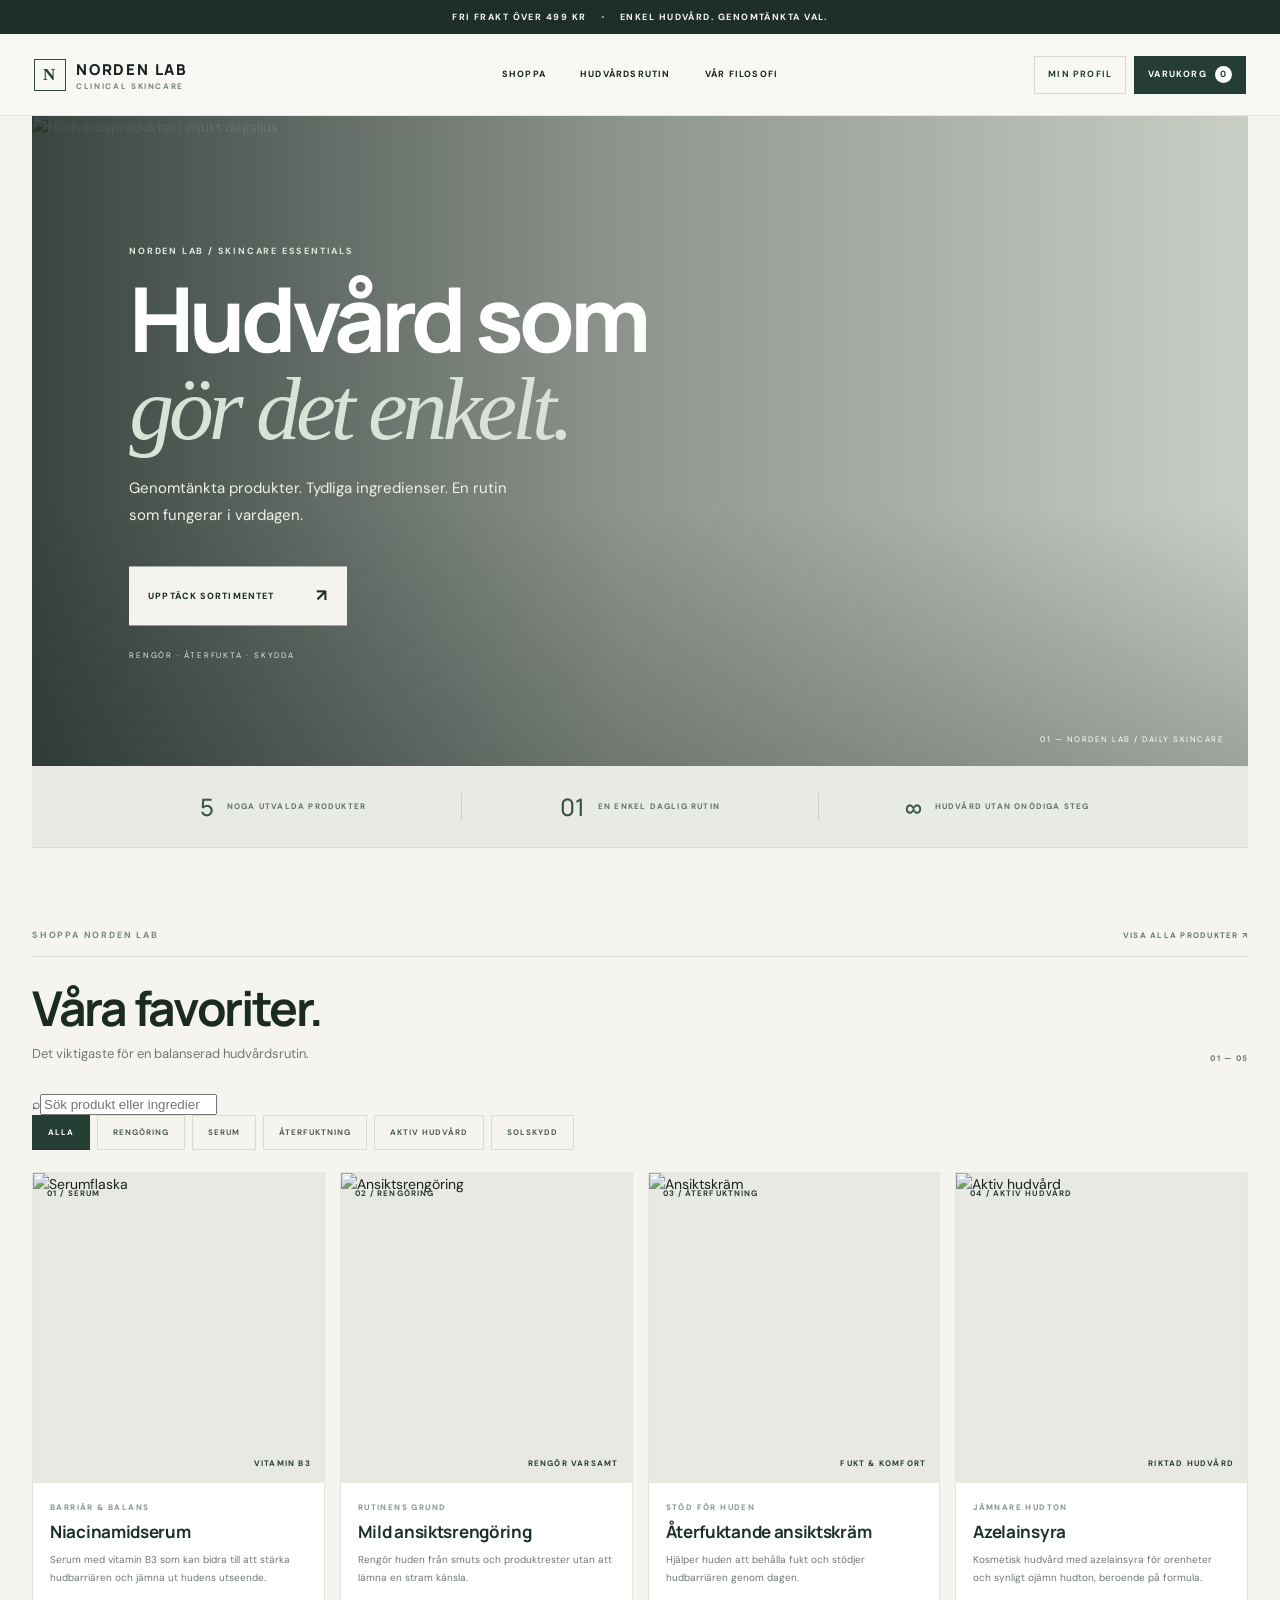
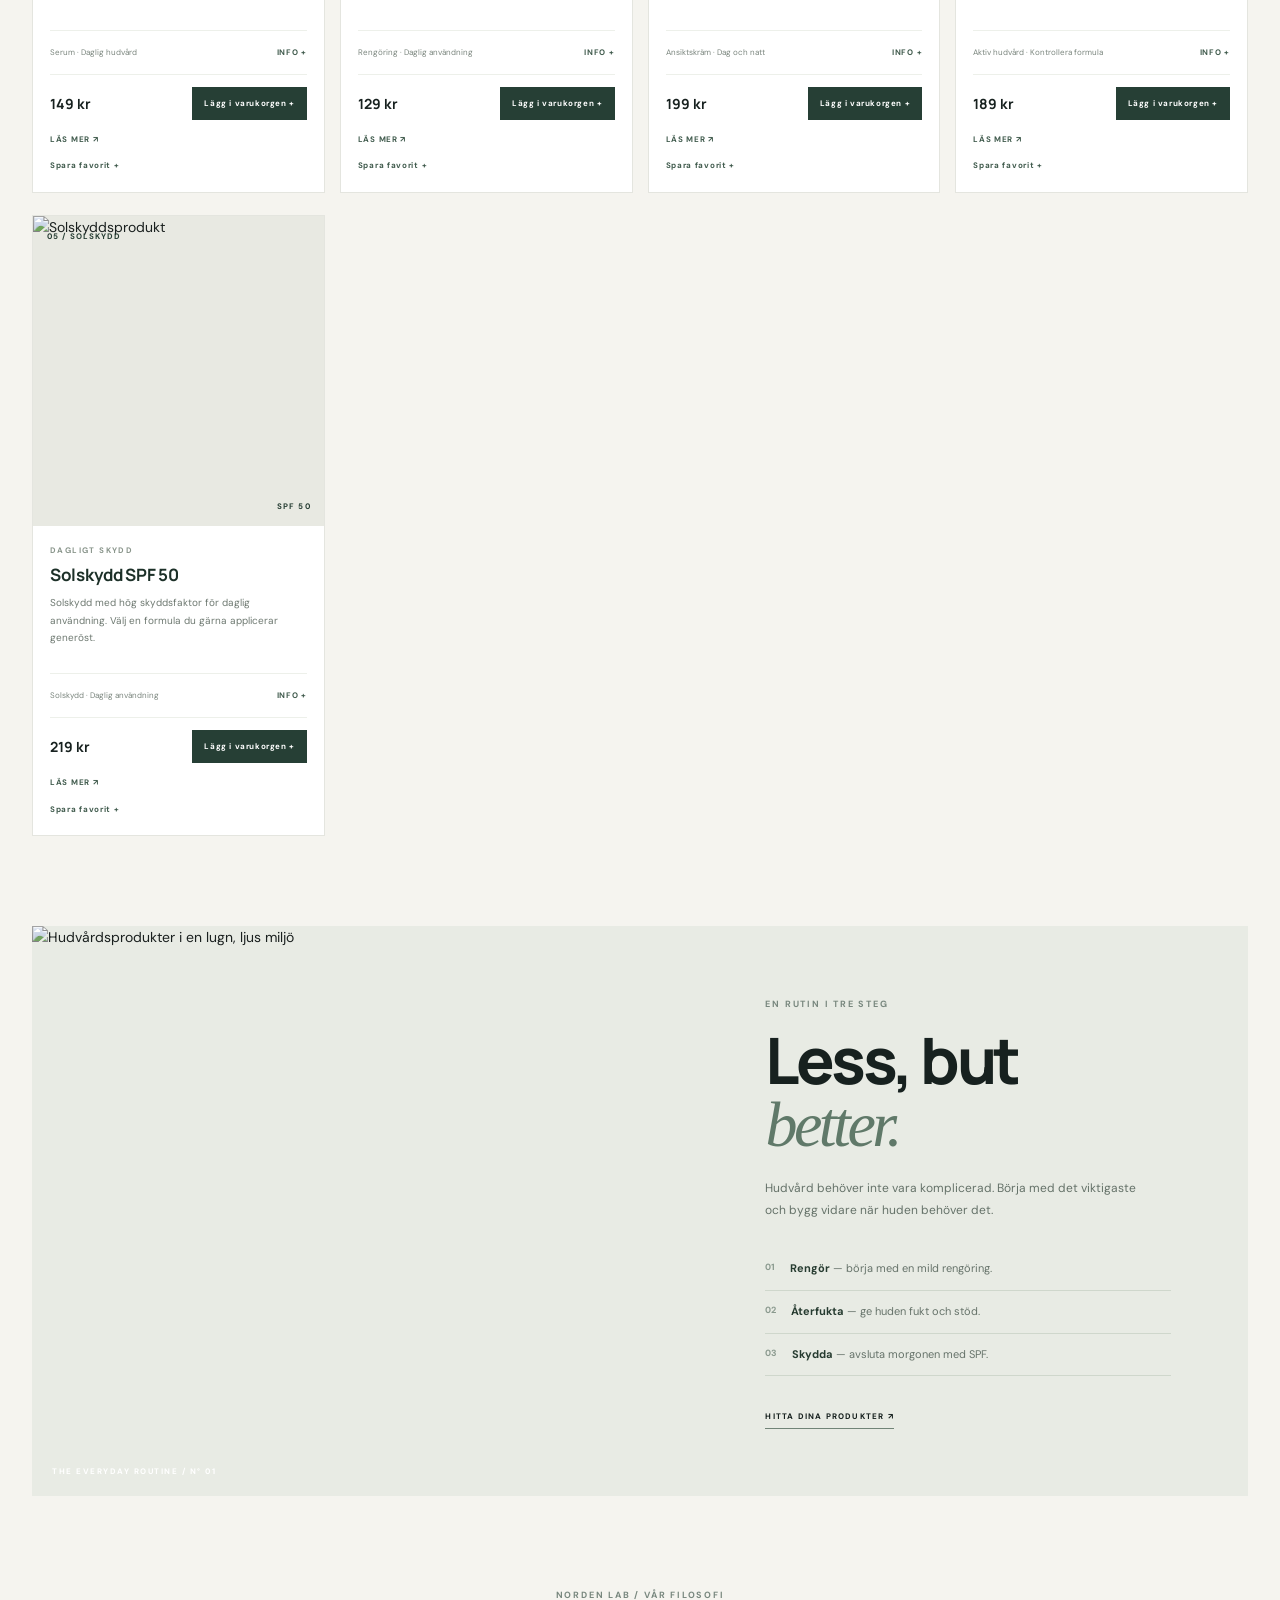
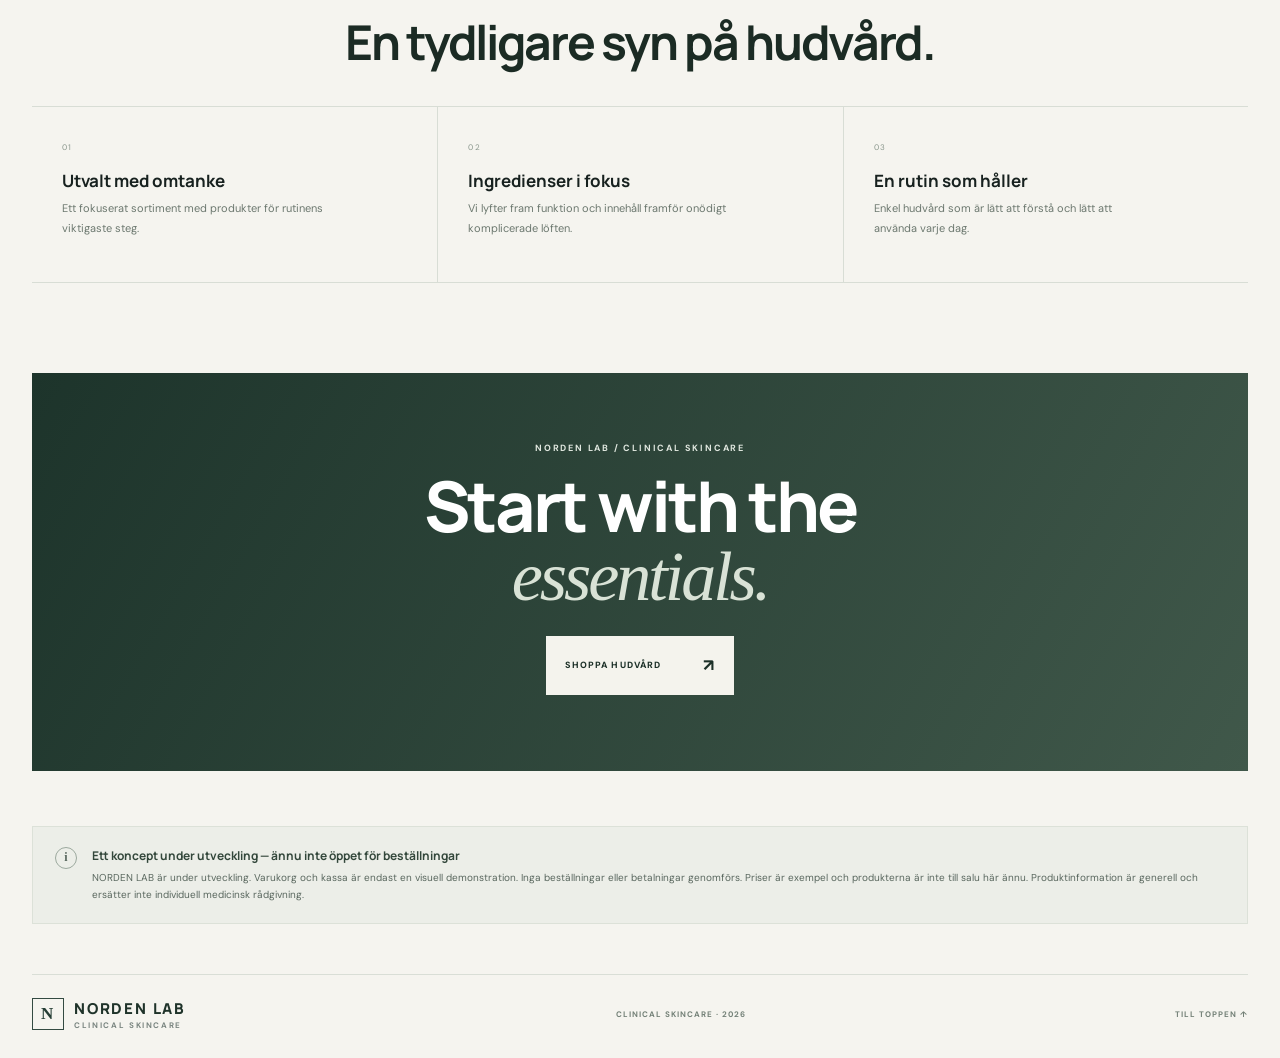
==== commit 6b88a415: "Add product search to rebuilt storefront" ====
--- a/index.html
+++ b/index.html
@@ -39,8 +39,9 @@
     <div><strong>∞</strong><span>HUDVÅRD UTAN ONÖDIGA STEG</span></div>
   </section>
   <section class="best-sellers" id="catalogue">
-    <div class="section-topline"><p class="eyebrow">SHOPPA NORDEN LAB</p><a href="#all-products">VISA ALLA PRODUKTER ↗</a></div>
+    <div class="section-topline"><p class="eyebrow">SHOPPA NORDEN LAB</p><a href="#catalogue">VISA ALLA PRODUKTER ↗</a></div>
     <div class="section-title-row"><div><h2>Våra favoriter.</h2><p>Det viktigaste för en balanserad hudvårdsrutin.</p></div><span class="section-count">01 — 05</span></div>
+    <label class="search-wrap"><span aria-hidden="true">⌕</span><input id="search" type="search" placeholder="Sök produkt eller ingrediens" aria-label="Sök produkter"></label>
     <div class="category-tabs" role="group" aria-label="Filtrera produkter">
       <button class="filter active" data-filter="All">ALLA</button><button class="filter" data-filter="Rengöring">RENGÖRING</button><button class="filter" data-filter="Serum">SERUM</button><button class="filter" data-filter="Återfuktning">ÅTERFUKTNING</button><button class="filter" data-filter="Aktiv hudvård">AKTIV HUDVÅRD</button><button class="filter" data-filter="Solskydd">SOLSKYDD</button>
     </div>
--- a/style.css
+++ b/style.css
@@ -1,605 +1,122 @@
-:root{color-scheme:dark;--bg:#0b0e13;--panel:#111821;--panel2:#151e29;--text:#eef1f4;--muted:#9da9b7;--line:#293440;--accent:#b9c9d8;--serif:Georgia,serif}
-*{box-sizing:border-box}html{scroll-behavior:smooth;scroll-padding-top:90px}body{margin:0;background:var(--bg);color:var(--text);font:15px/1.65 "DM Sans",sans-serif}a{color:inherit;text-decoration:none}.header,main,footer{width:min(1120px,calc(100% - 64px));margin:auto}.header{height:82px;display:flex;align-items:center;justify-content:space-between;border-bottom:1px solid var(--line)}.brand{display:flex;align-items:center;gap:10px;font:800 14px "Manrope";letter-spacing:2px}.brand-mark{width:30px;height:30px;border:1px solid #879bad;display:grid;place-items:center;font:600 16px Georgia;color:#d9e3ec}.brand-sub{display:block;color:var(--muted);font:600 8px "DM Sans";letter-spacing:1.6px}.header nav{display:flex;gap:32px;color:#c0c9d3;font-size:12px}.header nav a:hover,footer a:hover{color:#fff}.header-note,.eyebrow{font-size:9px;letter-spacing:1.7px;font-weight:700;color:#aebfd0}.header-note span{padding-left:8px}.hero{min-height:570px;display:grid;grid-template-columns:1fr .9fr;gap:8%;align-items:center;padding:64px 0 74px}.hero-copy{max-width:530px}.eyebrow{margin:0 0 18px}.hero h1,.approach h2{font:650 clamp(42px,6vw,68px)/1.07 "Manrope";letter-spacing:-3px;margin:0 0 22px}.hero h1 em,.approach h2 em{font-family:var(--serif);font-weight:400;color:#9eafbf}.hero-text{max-width:430px;color:#b9c3ce;font-size:16px;line-height:1.8}.primary-link{display:inline-flex;align-items:center;gap:34px;margin-top:24px;padding:13px 17px;background:#dce6ee;color:#111820;font-size:12px;font-weight:700}.primary-link:hover{background:#fff}.hero-foot{margin-top:14px;color:#778594;font-size:10px;letter-spacing:.5px}.hero-art{height:390px;position:relative;overflow:hidden;background:radial-gradient(ellipse at 52% 34%,#394858 0,#1b2632 37%,#101720 72%);border:1px solid #293744}.hero-art:before{content:"";position:absolute;inset:0;background:linear-gradient(135deg,#ffffff0a,transparent 45%,#0005)}.orb{position:absolute;border-radius:50%;filter:blur(.2px)}.orb-one{width:210px;height:210px;left:calc(50% - 105px);top:60px;background:linear-gradient(135deg,#c7c9c6,#697987 48%,#252f39);box-shadow:inset -22px -18px 35px #0a1119,0 30px 60px #0008}.orb-two{width:92px;height:92px;left:calc(50% + 24px);top:35px;background:linear-gradient(140deg,#d9d8cf,#53616d);opacity:.8}.plinth{position:absolute;bottom:0;left:13%;width:74%;height:84px;background:linear-gradient(90deg,#202c38,#71808a 48%,#293541);clip-path:polygon(10% 0,90% 0,100% 100%,0 100%)}.art-label{position:absolute;bottom:18px;left:20px;font-size:8px;line-height:1.8;letter-spacing:1.6px;color:#d0d9e1}.catalogue{padding:42px 0 82px;border-top:1px solid var(--line)}.section-head{display:flex;align-items:end;justify-content:space-between;margin-bottom:26px}.section-head h2{font:600 32px "Manrope";letter-spacing:-1.2px;margin:0}.section-note{max-width:250px;color:var(--muted);font-size:12px;margin:0 0 5px}.toolbar{display:flex;justify-content:space-between;align-items:center;gap:18px;margin-bottom:22px}.search-wrap{height:42px;display:flex;align-items:center;gap:10px;width:min(320px,100%);padding:0 12px;border:1px solid var(--line);background:#101720;color:#aebdcb}.search-wrap span{font-size:22px}.search-wrap input{width:100%;border:0;outline:0;background:transparent;color:var(--text);font:12px "DM Sans"}.search-wrap input::placeholder{color:#738091}.filters{display:flex;gap:6px;flex-wrap:wrap}.filter{padding:8px 13px;border:1px solid var(--line);background:transparent;color:#aeb9c5;font:11px "DM Sans";cursor:pointer}.filter:hover,.filter.active{background:#dce6ee;color:#101820;border-color:#dce6ee}.product-grid{display:grid;grid-template-columns:repeat(4,minmax(0,1fr));gap:22px 15px}.product{min-width:0;background:#101720;border:1px solid #222e3a;transition:border-color .2s,transform .2s}.product:hover{border-color:#65798c;transform:translateY(-2px)}.product[hidden]{display:none}.product-visual{height:218px;position:relative;display:grid;place-items:center;overflow:hidden}.product-index{position:absolute;top:13px;left:13px;font-size:8px;letter-spacing:1.2px;color:#dce4ebaa}.visual-caption{position:absolute;bottom:12px;right:13px;font:600 8px "DM Sans";letter-spacing:1.5px;color:#e5e9ec99}.visual-amber{background:linear-gradient(145deg,#463b31,#1c2226)}.visual-stone{background:linear-gradient(145deg,#77786f,#333b3d)}.visual-olive{background:linear-gradient(145deg,#4c594a,#1b2826)}.visual-blue{background:linear-gradient(145deg,#344d61,#182430)}.visual-lilac{background:linear-gradient(145deg,#625d70,#272a37)}.visual-sand{background:linear-gradient(145deg,#756b58,#292d2e)}.visual-white{background:linear-gradient(145deg,#77818a,#303943)}.visual-charcoal{background:linear-gradient(145deg,#41484d,#171d23)}.bottle,.tube,.dropper{position:relative;filter:drop-shadow(0 15px 13px #0006)}.bottle{width:68px;height:122px;border-radius:10px 10px 13px 13px;background:linear-gradient(90deg,#151b1e,#73766d 35%,#343b3c 75%,#111719);border:1px solid #d5d4c733}.bottle:before{content:"";position:absolute;width:27px;height:17px;top:-17px;left:20px;background:#20272a;border-radius:3px 3px 0 0}.bottle:after{content:"FORM";position:absolute;top:53px;left:0;right:0;text-align:center;font:700 8px "Manrope";letter-spacing:1.5px;color:#e6e5db}.bottle i{position:absolute;top:67px;left:0;right:0;text-align:center}.bottle-amber{background:linear-gradient(90deg,#412719,#a16b3f 35%,#573923 75%,#291b15)}.bottle-olive{background:linear-gradient(90deg,#1d2b24,#66715a 40%,#29372e)}.bottle-sand{background:linear-gradient(90deg,#49402e,#b0a080 40%,#5a503b)}.bottle-charcoal{background:linear-gradient(90deg,#11171d,#66717a 40%,#202831)}.tube{width:67px;height:130px;clip-path:polygon(9% 0,91% 0,85% 88%,70% 100%,30% 100%,15% 88%);background:linear-gradient(90deg,#c3c0b4,#eee9d9 35%,#aaa99e)}.tube:after{content:"FORM";position:absolute;top:55px;left:0;right:0;text-align:center;font:700 8px "Manrope";letter-spacing:1.5px;color:#404747}.tube:before{content:"";position:absolute;bottom:0;left:23px;width:21px;height:12px;background:#8b8b83}.tube-stone{background:linear-gradient(90deg,#b2b0a4,#e5e0d1 35%,#8d938e)}.tube-lilac{background:linear-gradient(90deg,#b9b1c8,#e7dff0 40%,#8e879e)}.tube-white{background:linear-gradient(90deg,#d0d5d5,#fff 40%,#9faab0)}.dropper{width:61px;height:112px;margin-top:12px;border-radius:8px 8px 12px 12px;background:linear-gradient(90deg,#17232d,#8295a1 40%,#293b48);border:1px solid #d7e2e733}.dropper:before{content:"";position:absolute;left:20px;top:-27px;width:21px;height:29px;background:#171c22;border-radius:4px 4px 0 0}.dropper:after{content:"FORM";position:absolute;top:51px;left:0;right:0;text-align:center;font:700 8px "Manrope";letter-spacing:1px;color:#e5edf1}.product-info{padding:15px 14px 14px}.product-type{font-size:8px;letter-spacing:1.35px;color:#91a5b8;font-weight:700}.product-info h3{font:600 18px "Manrope";margin:5px 0 7px;letter-spacing:-.4px}.product-info p{min-height:75px;margin:0;color:#aeb8c3;font-size:11px;line-height:1.65}.product-foot{display:flex;justify-content:space-between;align-items:center;gap:8px;margin-top:13px;padding-top:11px;border-top:1px solid #293440}.product-foot span{font-size:9px;color:#8392a1}.info-btn{border:0;background:transparent;color:#d2dfeb;font:600 10px "DM Sans";white-space:nowrap;cursor:pointer}.info-btn:hover{color:#fff}.detail{margin-top:12px;padding:11px;background:#19232e;color:#b9c6d2;font-size:10px;line-height:1.7}.empty-state{color:var(--muted);padding:35px 0}.approach{display:grid;grid-template-columns:1fr 1fr;gap:10%;align-items:center;padding:55px 0 65px;border-top:1px solid var(--line)}.approach h2{font-size:clamp(34px,4.4vw,48px);margin:0}.approach>p{max-width:420px;color:#aeb9c5;font-size:14px;line-height:1.9}.notice{display:flex;gap:17px;padding:23px;border:1px solid #3b4855;background:#111923;margin-bottom:60px}.notice-mark{flex:0 0 26px;height:26px;border:1px solid #8296a9;border-radius:50%;display:grid;place-items:center;color:#cbd8e4;font:600 13px Georgia}.notice h2{font:600 15px "Manrope";margin:0 0 5px}.notice p{max-width:900px;color:#9eabb8;font-size:11px;line-height:1.8;margin:0}footer{min-height:78px;border-top:1px solid var(--line);display:flex;align-items:center;justify-content:space-between;color:#7e8b99;font-size:9px;letter-spacing:1px}.footer-brand{color:var(--text)}.footer-brand .brand-mark{width:25px;height:25px;font-size:13px}
-@media(max-width:900px){.product-grid{grid-template-columns:repeat(2,minmax(0,1fr))}.hero{min-height:500px;gap:5%}.hero-art{height:340px}.product-info p{min-height:58px}}
-@media(max-width:600px){.header,main,footer{width:calc(100% - 34px)}.header{height:68px}.header nav{gap:14px;font-size:10px}.header-note{display:none}.brand{font-size:12px}.hero{grid-template-columns:1fr;padding:54px 0 48px;gap:30px}.hero h1{font-size:46px;letter-spacing:-2.3px}.hero-art{height:265px}.catalogue{padding:32px 0 55px}.section-head{display:block}.section-head h2{font-size:27px}.section-note{margin-top:7px}.toolbar{align-items:stretch;flex-direction:column}.search-wrap{width:100%}.filters{gap:5px}.filter{flex:1;padding:8px 7px}.product-grid{gap:12px}.product-visual{height:170px}.product-info{padding:12px 10px}.product-info h3{font-size:16px}.product-info p{font-size:10px;min-height:90px}.product-foot{align-items:flex-start;flex-direction:column}.approach{grid-template-columns:1fr;gap:15px;padding:42px 0}.approach h2{font-size:36px}.notice{padding:16px;margin-bottom:40px}footer{gap:10px;font-size:7px;letter-spacing:.5px}.footer-brand{font-size:10px}}
-@media(prefers-reduced-motion:reduce){html{scroll-behavior:auto}*,*::before,*::after{transition:none!important}}
-
-.cart-trigger{border:1px solid #71869a;background:#dce6ee;color:#111820;padding:9px 14px;font:700 10px "DM Sans";letter-spacing:1px;cursor:pointer}.cart-trigger span{display:inline-grid;place-items:center;margin-left:8px;min-width:19px;height:19px;border-radius:50%;background:#17212b;color:#fff}.photo-visual{background:#f4f3ef}.photo-visual img{width:100%;height:100%;object-fit:contain;padding:12px}.photo-visual .product-index{color:#34404b}.photo-visual .visual-caption{color:#35424e}.product-foot{flex-wrap:wrap}.price-row{display:flex;align-items:center;justify-content:space-between;margin-top:12px}.demo-price{font:700 13px "Manrope";color:#e6edf3}.add-button{border:1px solid #8da1b3;background:transparent;color:#e3eaf0;padding:8px 10px;font:600 10px "DM Sans";cursor:pointer}.add-button:hover{background:#dce6ee;color:#111820}.modal-backdrop{position:fixed;inset:0;z-index:20;background:#05080dcc;display:flex;justify-content:flex-end}.modal-backdrop[hidden]{display:none}.checkout-panel{width:min(100%,470px);height:100%;overflow:auto;background:#0f161f;border-left:1px solid #40505e;padding:30px 28px;box-shadow:-20px 0 70px #0008}.checkout-top{display:flex;justify-content:space-between;align-items:flex-start}.checkout-top h2{font:600 30px "Manrope";margin:0}.close-checkout{border:1px solid #44515d;background:transparent;color:#e7edf2;font-size:25px;width:38px;height:38px;cursor:pointer}.cart-lines{margin:22px 0}.cart-line{display:grid;grid-template-columns:1fr auto;gap:8px;padding:13px 0;border-bottom:1px solid #293440}.cart-line strong{font:600 13px "Manrope"}.cart-line small{display:block;color:#9da9b7;font-size:10px}.qty-controls{display:flex;align-items:center;gap:9px}.qty-controls button{width:25px;height:25px;border:1px solid #536474;background:transparent;color:#fff;cursor:pointer}.cart-total{display:flex;justify-content:space-between;padding:15px 0;border-top:1px solid #536474;font-size:12px}.cart-total strong{font:700 20px "Manrope"}.demo-checkout{margin-top:24px}.demo-checkout h3{font:600 14px "Manrope"}.demo-warning{padding:10px 12px;border:1px solid #78613a;background:#241f16;color:#e5c992;font-size:11px}.payment-options{display:grid;gap:8px}.payment-options label{display:flex;align-items:center;gap:10px;border:1px solid #33414e;padding:12px;cursor:pointer}.payment-options label:has(input:checked){border-color:#b9c9d8;background:#182431}.payment-options input{accent-color:#c5d5e4}.payment-options span{font-size:12px}.payment-options small{display:block;color:#92a0ad;font-size:9px}.checkout-button{width:100%;display:flex;justify-content:space-between;margin-top:18px;padding:14px 16px;border:0;background:#dce6ee;color:#111820;font:700 12px "DM Sans";cursor:pointer}.checkout-foot{color:#8e9ba8;font-size:10px;line-height:1.6}.checkout-confirmation{margin-top:14px;padding:13px;border:1px solid #668c77;background:#14251e;color:#b9ddc7;font-size:12px;line-height:1.6}
-@media(max-width:600px){.checkout-panel{padding:22px 18px}.photo-visual img{padding:8px}.cart-trigger{padding:8px 10px}}
-
-.header-actions{display:flex;align-items:center;gap:9px}.account-trigger{border:1px solid #536474;background:transparent;color:#dce6ee;padding:9px 12px;font:700 10px "DM Sans";letter-spacing:1px;cursor:pointer}.account-trigger:hover{border-color:#dce6ee;background:#182431}.full-detail-btn,.save-inline{display:inline-block;margin-top:10px;border:0;background:transparent;color:#9eb4c7;font:600 10px "DM Sans";cursor:pointer;padding:0}.full-detail-btn:hover,.save-inline:hover{color:#fff}.save-inline{margin-left:13px}.account-intro{color:#aeb9c5;font-size:13px;line-height:1.8}.account-form{display:grid;gap:15px;margin-top:20px}.account-form label{display:grid;gap:7px;color:#c5d0da;font-size:11px}.account-form input{width:100%;padding:12px;border:1px solid #3b4a58;background:#121d28;color:#fff;font:13px "DM Sans";outline:none}.account-form input:focus{border-color:#b9c9d8}.profile-card{display:flex;align-items:center;gap:14px;padding:18px;border:1px solid #354555;background:#15212c;margin:24px 0}.profile-avatar{width:42px;height:42px;display:grid;place-items:center;border:1px solid #91a6b8;color:#dce6ee;font:20px Georgia}.profile-card strong,.profile-card small{display:block}.profile-card strong{font:600 15px "Manrope"}.profile-card small{color:#9eabb8;font-size:10px}.saved-heading{font:600 15px "Manrope";margin-top:24px}.saved-list{color:#aebbc7;font-size:12px}.saved-list p{padding:9px 0;border-bottom:1px solid #293440}.account-signout{margin-top:20px;border:1px solid #586777;background:transparent;color:#cbd6df;padding:10px 13px;font:11px "DM Sans";cursor:pointer}.product-modal-category{font-size:9px;letter-spacing:1.5px;text-transform:uppercase;color:#9eb4c7;margin-top:24px}.product-detail-panel h3{font:600 14px "Manrope";margin:22px 0 6px}.product-modal-copy{color:#b4c0cb;font-size:12px;line-height:1.8}.product-modal-caution{margin-top:18px;padding:13px;border:1px solid #66563a;background:#211e18;color:#ddc99f;font-size:11px;line-height:1.75}.save-product-button{width:100%;margin-top:22px;padding:13px;border:1px solid #91a6b8;background:#dce6ee;color:#111820;font:700 11px "DM Sans";cursor:pointer}
-@media(max-width:600px){.header-actions{gap:6px}.account-trigger{padding:8px 8px;font-size:9px}.cart-trigger{padding:8px 9px}.full-detail-btn{margin-top:8px}}
-
-/* NORDEN LAB clinical identity */
-:root{--accent:#c5d2d9;--bg:#0b0f12;--panel:#11191e} .brand{letter-spacing:2.4px}.brand-mark{border-color:#9eb0b7;color:#e3edf0}.hero-art{background:radial-gradient(ellipse at 50% 40%,#52636a 0,#26363b 40%,#10191d 76%)}.hero-art .orb-one{background:linear-gradient(135deg,#d9ddd8,#819396 48%,#303e40)}.hero-art .orb-two{background:linear-gradient(140deg,#ecebe2,#788b8d)}.primary-link,.filter.active{background:#dce5e3;color:#101719;border-color:#dce5e3}.product{background:#11191d;border-color:#29383c}.product:hover{border-color:#829b9b}.product-visual{background:#e8e9e5}.photo-visual img{padding:0;object-fit:cover}.product-type{color:#a6bdba}.notice{border-color:#435452;background:#111a1c}@media(max-width:600px){.product-info p{min-height:82px}}
-
-
-/* NORDEN LAB — light clinical laboratory theme */
-:root{
- color-scheme:light;
- --bg:#f4f5f2;--panel:#ffffff;--panel2:#edf0ec;
- --text:#202a29;--muted:#687572;--line:#d8dfda;--accent:#647c78;
-}
-body{background:var(--bg);color:var(--text)}
-.header{border-color:var(--line)}
-.brand-mark{border-color:#9aaba4;color:#405650}
-.brand-sub,.header-note,.eyebrow,.product-type{color:#71827b}
-.header nav{color:#53625d}
-.header nav a:hover,footer a:hover{color:#17231f}
-.hero h1 em,.approach h2 em{color:#72867d}
-.hero-text,.approach>p{color:#596762}
-.primary-link{background:#263c36;color:#fff}
-.primary-link:hover{background:#3d554d}
-.hero-foot{color:#78847f}
-.hero-art{background:radial-gradient(ellipse at 52% 34%,#e5e9e3 0,#cbd5ce 42%,#aebdb5 78%);border-color:#d1dad3}
-.hero-art:before{background:linear-gradient(135deg,#ffffff88,transparent 48%,#64766b22)}
-.orb-one{background:linear-gradient(135deg,#fbfcf8,#b8c5bb 48%,#778b7f);box-shadow:inset -22px -18px 35px #71807855,0 30px 60px #50665a30}
-.orb-two{background:linear-gradient(140deg,#fff,#aabbb0)}
-.plinth{background:linear-gradient(90deg,#9aa99e,#e5e9e2 48%,#89998f)}
-.art-label{color:#40534a}
-.catalogue,.approach,footer{border-color:var(--line)}
-.section-note{color:var(--muted)}
-.search-wrap{border-color:var(--line);background:#fff;color:#6b7b73}
-.search-wrap input{color:var(--text)}
-.search-wrap input::placeholder{color:#9aa59f}
-.filter{border-color:#d2dbd4;color:#53645c;background:#fff}
-.filter:hover,.filter.active{background:#30483f;color:#fff;border-color:#30483f}
-.product{background:#fff;border-color:#dce2dd}
-.product:hover{border-color:#8da198}
-.product-visual{background:#e8ece7}
-.product-index{color:#617169}
-.visual-caption{color:#52645b}
-.visual-amber{background:linear-gradient(145deg,#e9e2d7,#d1c4b1)}
-.visual-stone{background:linear-gradient(145deg,#e4e6df,#c4cbc2)}
-.visual-olive{background:linear-gradient(145deg,#dce5da,#b6c6b8)}
-.visual-blue{background:linear-gradient(145deg,#dce6e8,#b8cbd0)}
-.visual-lilac{background:linear-gradient(145deg,#e5e0e9,#c9c1d2)}
-.visual-sand{background:linear-gradient(145deg,#e9e2d5,#cfc3ad)}
-.visual-white{background:linear-gradient(145deg,#edf0ec,#cbd4ce)}
-.visual-charcoal{background:linear-gradient(145deg,#d8dfdc,#aab8b2)}
-.bottle,.tube,.dropper{filter:drop-shadow(0 15px 13px #34463b24)}
-.product-info h3{color:#26332e}
-.product-info p{color:#69756f}
-.product-foot{border-color:#e4e9e5}
-.product-foot span{color:#839089}
-.info-btn,.full-detail-btn,.save-inline{color:#526e63}
-.info-btn:hover,.full-detail-btn:hover,.save-inline:hover{color:#1f382e}
-.detail{background:#f0f3ef;color:#53635b;border:1px solid #e0e6e1}
-.approach>p{color:#65726c}
-.notice{border-color:#d7e0d9;background:#fff}
-.notice-mark{border-color:#82978c;color:#486256}
-.notice p{color:#68756e}
-.notice h2{color:#293a32}
-footer{color:#849089}
-.footer-brand{color:#26342e}
-.cart-trigger{border-color:#344d42;background:#30483f;color:#fff}
-.cart-trigger span{background:#fff;color:#30483f}
-.photo-visual{background:#f0f2ee}
-.photo-visual .product-index{color:#53665c}
-.photo-visual .visual-caption{color:#53665c}
-.demo-price{color:#273a31}
-.add-button{border-color:#8ea197;color:#40594d}
-.add-button:hover{background:#30483f;color:#fff}
-.modal-backdrop{background:#25312bbd}
-.checkout-panel{background:#fbfcfa;border-color:#d6dfd8;box-shadow:-20px 0 70px #26352b22}
-.checkout-top h2{color:#26352d}
-.close-checkout{border-color:#d1dad3;background:#fff;color:#34443b}
-.cart-line{border-color:#e0e6e1}
-.cart-line strong{color:#29382f}
-.cart-line small{color:#78857e}
-.qty-controls button{border-color:#c5d0c8;background:#fff;color:#33463b}
-.cart-total{border-color:#d7dfd9}
-.cart-total strong{color:#25382e}
-.demo-warning{border-color:#e4d7b8;background:#faf6eb;color:#806c43}
-.payment-options label{border-color:#dbe2dc;background:#fff}
-.payment-options label:has(input:checked){border-color:#718d7e;background:#f0f5f0}
-.payment-options span{color:#33443a}
-.payment-options small{color:#7a877f}
-.payment-options input{accent-color:#496b58}
-.checkout-button{background:#30483f;color:#fff}
-.checkout-button:hover{background:#426052}
-.checkout-foot{color:#7a877f}
-.checkout-confirmation{border-color:#a9c7b1;background:#edf6ef;color:#426b4c}
-.account-trigger{border-color:#c4d0c8;color:#40574b}
-.account-trigger:hover{border-color:#718b7c;background:#edf2ed}
-.account-intro{color:#68756e}
-.account-form label{color:#4d5e54}
-.account-form input{border-color:#d2dcd4;background:#fff;color:#26352d}
-.account-form input:focus{border-color:#789385}
-.profile-card{border-color:#d9e1da;background:#fff}
-.profile-avatar{border-color:#9aada1;color:#40584b}
-.profile-card strong{color:#2c3b32}
-.profile-card small{color:#78857e}
-.saved-list{color:#59685f}
-.saved-list p{border-color:#e0e6e1}
-.account-signout{border-color:#c4d0c8;color:#53665b}
-.product-modal-category{color:#71877b}
-.product-detail-panel h3{color:#2e4035}
-.product-modal-copy{color:#65736b}
-.product-modal-caution{border-color:#e4d7b8;background:#faf6eb;color:#806c43}
-.save-product-button{border-color:#30483f;background:#30483f;color:#fff}
-@media(max-width:600px){
- .header nav{color:#53625d}
- .account-trigger{border-color:#c4d0c8;color:#40574b}
- .cart-trigger{background:#30483f;color:#fff}
-}
-
-
-/* Ljust svenskt labbtema – genomgående färgsättning */
-:root{color-scheme:light;--bg:#f4f5f2;--panel:#fff;--panel2:#edf1ed;--text:#202b27;--muted:#69766f;--line:#d9e0da;--accent:#647c70}
-html,body{background:#f4f5f2!important;color:#202b27!important}
-.header,.catalogue,.approach,footer{border-color:#d9e0da!important}
-.header nav{color:#53635a!important}.brand-mark{border-color:#9aaba0!important;color:#40594b!important}
-.brand-sub,.eyebrow,.header-note,.product-type{color:#708478!important}
-.hero h1 em,.approach h2 em{color:#71877a!important}.hero-text,.approach>p{color:#5d6b63!important}
-.hero-art{background:radial-gradient(ellipse at 52% 34%,#f1f3ef 0,#dce5dd 43%,#bac9bd 80%)!important;border-color:#d4ded6!important}
-.hero-art:before{background:linear-gradient(135deg,#ffffff99,transparent 48%,#71877822)!important}
-.orb-one{background:linear-gradient(135deg,#fff,#c4d1c7 48%,#819589)!important;box-shadow:inset -22px -18px 35px #71807844,0 30px 60px #50665a22!important}
-.orb-two{background:linear-gradient(140deg,#fff,#b7c8bc)!important}.plinth{background:linear-gradient(90deg,#a4b2a7,#eef1eb 48%,#91a197)!important}.art-label{color:#40564a!important}
-.primary-link,.checkout-button,.save-product-button{background:#30483d!important;color:#fff!important}
-.primary-link:hover,.checkout-button:hover{background:#456052!important}
-.section-note,.product-info p,.notice p,.account-intro,.product-modal-copy{color:#68756d!important}
-.search-wrap{background:#fff!important;border-color:#d5ded7!important;color:#66776d!important}
-.search-wrap input{color:#26352d!important}.search-wrap input::placeholder{color:#9aa59e!important}
-.filter{background:#fff!important;border-color:#d5ded7!important;color:#53645a!important}
-.filter:hover,.filter.active{background:#30483d!important;border-color:#30483d!important;color:#fff!important}
-.product{background:#fff!important;border-color:#dce3dd!important}.product:hover{border-color:#8ba194!important}
-.product-visual,.photo-visual{background:#e9eee9!important}
-.product-index,.visual-caption,.photo-visual .product-index,.photo-visual .visual-caption{color:#52665a!important}
-.product-info h3{color:#26352d!important}.product-foot{border-color:#e4eae5!important}.product-foot span{color:#7b8980!important}
-.info-btn,.full-detail-btn,.save-inline{color:#526e5d!important}
-.detail{background:#f1f4f0!important;color:#52635a!important;border:1px solid #e0e7e1!important}
-.notice{background:#fff!important;border-color:#d8e1da!important}.notice h2{color:#2c3b32!important}.notice p{color:#69766e!important}
-footer{color:#7c8981!important}.footer-brand{color:#29382f!important}
-.cart-trigger{background:#30483d!important;color:#fff!important;border-color:#30483d!important}
-.account-trigger{background:#fff!important;color:#40574b!important;border-color:#c8d4cb!important}
-.account-trigger:hover{background:#edf3ed!important}
-.modal-backdrop{background:#25352bbd!important}.checkout-panel{background:#fbfcfa!important;border-color:#d8e1da!important;box-shadow:-20px 0 70px #26352b22!important}
-.checkout-top h2,.cart-line strong{color:#29382f!important}.close-checkout{background:#fff!important;border-color:#d3ddd5!important;color:#34443a!important}
-.cart-line,.cart-total{border-color:#e0e7e1!important}.cart-line small,.checkout-foot{color:#78867d!important}
-.qty-controls button{background:#fff!important;border-color:#c8d3cb!important;color:#34483a!important}
-.demo-warning,.product-modal-caution{background:#faf6eb!important;border-color:#e4d7b8!important;color:#806c43!important}
-.payment-options label{background:#fff!important;border-color:#dbe3dc!important}
-.payment-options label:has(input:checked){background:#eff5ef!important;border-color:#819989!important}
-.payment-options span{color:#34463a!important}.payment-options small{color:#7c8980!important}
-.checkout-confirmation{background:#edf6ef!important;border-color:#a9c7b1!important;color:#426b4c!important}
-.account-form label{color:#4d5e54!important}.account-form input{background:#fff!important;border-color:#d2dcd4!important;color:#26352d!important}
-.profile-card{background:#fff!important;border-color:#d9e1da!important}.profile-avatar{border-color:#9aada1!important;color:#40584b!important}
-.profile-card strong{color:#2c3b32!important}.profile-card small{color:#78857e!important}.saved-list{color:#59685f!important}.saved-list p{border-color:#e0e6e1!important}
-.account-signout{border-color:#c4d0c8!important;color:#53665b!important}.product-modal-category{color:#71877b!important}
-
-
-/* NORDEN LAB — klinisk laboratoriemiljö */
-:root{color-scheme:light;--bg:#f7f9f8;--panel:#fff;--panel2:#edf2f2;--text:#1d3038;--muted:#64777e;--line:#d5e0e2;--accent:#66828b}
-html,body{background:#f7f9f8!important;color:#1d3038!important}
-body{font-family:"DM Sans",Arial,sans-serif}
-.header,main,footer{max-width:1120px}
-.header{border-color:#d5e0e2!important}
-.brand{color:#1d3038!important;letter-spacing:2px}
-.brand-mark{border:1px solid #8da6ad!important;color:#34535e!important;border-radius:2px}
-.brand-sub,.eyebrow,.product-type{color:#63808a!important}
-.header nav{color:#506871!important}
-.header nav a:hover,footer a:hover{color:#142b34!important}
-.hero.hero-lab{min-height:290px;padding:48px 0 42px;grid-template-columns:1fr .8fr;gap:6%;border-bottom:1px solid #d5e0e2}
-.lab-heading .eyebrow{font-size:9px;letter-spacing:2px;color:#63808a}
-.lab-heading .eyebrow span{padding:0 7px;color:#a1b2b6}
-.lab-heading h1{font:600 clamp(38px,5vw,58px)/1.1 "Manrope",sans-serif;letter-spacing:-2px;color:#1d3038;margin:0}
-.lab-heading h1 span{color:#86a6ae}
-.lab-visual{height:190px;position:relative;overflow:hidden;border:1px solid #d7e2e3;background:linear-gradient(135deg,#f1f6f5,#e5edef);display:flex;align-items:center;justify-content:center}
-.lab-grid{position:absolute;inset:0;background-image:linear-gradient(#9fb5ba24 1px,transparent 1px),linear-gradient(90deg,#9fb5ba24 1px,transparent 1px);background-size:22px 22px}
-.lab-vial{z-index:1;position:relative;width:66px;height:118px;border:1px solid #9db1b5;border-radius:5px 5px 9px 9px;background:linear-gradient(90deg,#d9e7e5,#fff 40%,#d1e0df);box-shadow:0 12px 24px #46636b20;display:flex;flex-direction:column;align-items:center;justify-content:center;color:#49636a}
-.lab-vial:before{content:"";position:absolute;top:-17px;left:19px;width:28px;height:17px;border-radius:3px 3px 0 0;background:#b9cbcc;border:1px solid #9db1b5}
-.lab-vial i{position:absolute;top:15px;left:8px;right:8px;height:1px;background:#a6bec0}
-.lab-vial b{font:700 10px "Manrope";letter-spacing:1.5px}
-.lab-vial small{font-size:6px;letter-spacing:1px;margin-top:5px}
-.lab-cross{position:absolute;right:22%;top:28%;width:30px;height:30px;opacity:.5}
-.lab-cross:before,.lab-cross:after{content:"";position:absolute;background:#86a6ae}
-.lab-cross:before{width:1px;height:30px;left:14px}.lab-cross:after{height:1px;width:30px;top:14px}
-.lab-visual-note{position:absolute;bottom:10px;right:12px;font-size:7px;letter-spacing:1.4px;color:#6b858b}
-.catalogue,.approach,footer{border-color:#d5e0e2!important}
-.section-head h2{color:#20353d}
-.section-note{display:none!important}
-.search-wrap{background:#fff!important;border:1px solid #d5e0e2!important;color:#658089!important;border-radius:2px}
-.search-wrap input{color:#1d3038!important}
-.search-wrap input::placeholder{color:#93a5a9!important}
-.filter{background:#fff!important;border:1px solid #d5e0e2!important;color:#526b73!important;border-radius:2px}
-.filter:hover,.filter.active{background:#315762!important;border-color:#315762!important;color:#fff!important}
-.product{background:#fff!important;border:1px solid #dce5e6!important;border-radius:2px;box-shadow:0 3px 12px #29454c08}
-.product:hover{border-color:#9bb4b8!important;transform:translateY(-2px)}
-.product-visual,.photo-visual{background:#edf2f1!important}
-.photo-visual img{object-fit:cover!important;filter:saturate(.72)}
-.product-index,.visual-caption{color:#536e75!important}
-.product-info h3{color:#1f343b!important}
-.product-info p{color:#65777c!important}
-.product-type{letter-spacing:1.5px}
-.product-foot{border-color:#e4ebeb!important}
-.product-foot span{color:#71858a!important}
-.info-btn,.full-detail-btn,.save-inline{color:#4d7580!important}
-.info-btn:hover,.full-detail-btn:hover,.save-inline:hover{color:#1d4652!important}
-.detail{background:#f2f6f5!important;color:#4f6970!important;border:1px solid #dce7e6!important}
-.price-row{border-top:1px solid #e8eeee;padding-top:10px}
-.demo-price{color:#203941!important}
-.add-button{border:1px solid #91abb0!important;color:#365b64!important;border-radius:2px}
-.add-button:hover{background:#315762!important;color:#fff!important}
-.approach{background:#f0f5f4;padding:40px 30px!important;margin:15px 0 35px}
-.approach h2{font-size:34px!important;color:#20353d!important}
-.approach h2 em{color:#64838a!important}
-.approach>p{color:#5d7379!important}
-.notice{background:#fff!important;border:1px solid #d5e0e2!important;border-radius:2px}
-.notice-mark{border-color:#8ba8ae!important;color:#4f727a!important}
-.notice h2{color:#20353d!important}.notice p{color:#64777e!important}
-footer{color:#75888d!important}
-.footer-brand{color:#20353d!important}
-.cart-trigger,.primary-link,.checkout-button,.save-product-button{background:#315762!important;color:#fff!important;border:1px solid #315762!important;border-radius:2px}
-.cart-trigger span{background:#fff!important;color:#315762!important}
-.account-trigger{background:#fff!important;border:1px solid #cbdadd!important;color:#42636c!important;border-radius:2px}
-.account-trigger:hover{background:#edf4f3!important}
-.modal-backdrop{background:#1b3038a8!important}
-.checkout-panel{background:#fbfdfc!important;border-color:#d5e0e2!important;box-shadow:-20px 0 70px #203b4420!important}
-.checkout-top h2,.cart-line strong{color:#20353d!important}
-.close-checkout{background:#fff!important;border-color:#d5e0e2!important;color:#35545d!important}
-.cart-line,.cart-total{border-color:#e0e9e9!important}
-.cart-line small,.checkout-foot{color:#73868b!important}
-.qty-controls button{background:#fff!important;border-color:#cbdadd!important;color:#315762!important}
-.demo-warning,.product-modal-caution{background:#f7f5ee!important;border-color:#e6dfc9!important;color:#786b4c!important}
-.payment-options label{background:#fff!important;border-color:#dbe5e5!important}
-.payment-options label:has(input:checked){background:#eff5f4!important;border-color:#8eaaad!important}
-.payment-options span{color:#34535b!important}.payment-options small{color:#7a8e92!important}
-.checkout-confirmation{background:#eef6f1!important;border-color:#b4d0bf!important;color:#426b52!important}
-.account-form label{color:#506970!important}
-.account-form input{background:#fff!important;border-color:#d3dfe0!important;color:#20353d!important}
-.profile-card{background:#fff!important;border-color:#d9e4e4!important}
-.profile-avatar{border-color:#9db5b8!important;color:#42636b!important}
-.profile-card strong{color:#20353d!important}.profile-card small{color:#71858a!important}
-.saved-list{color:#526a70!important}.saved-list p{border-color:#e1e9e9!important}
-.account-signout{border-color:#cbdadd!important;color:#526d74!important}
-.product-modal-category{color:#64838a!important}
-@media(max-width:600px){
- .hero.hero-lab{min-height:0;padding:34px 0 28px;grid-template-columns:1fr;gap:18px}
- .lab-visual{height:145px}
- .lab-heading h1{font-size:40px}
- .approach{padding:28px 18px!important}
-}
-
-
-
-
-/* Förfinad klinisk laboratorieestetik */
-:root{--lab-ink:#19343c;--lab-muted:#71858a;--lab-line:#d8e2e3;--lab-paper:#f6f9f8}
-body{background-color:#f6f9f8!important;background-image:linear-gradient(rgba(67,105,112,.035) 1px,transparent 1px),linear-gradient(90deg,rgba(67,105,112,.035) 1px,transparent 1px)!important;background-size:28px 28px!important}
-header,.site-header,.topbar{backdrop-filter:blur(12px)}
-.product-card,.product-tile{border:1px solid #dce5e5!important;border-radius:2px!important;box-shadow:0 2px 10px rgba(24,52,60,.035)!important;background:#fff!important}
-.product-card:hover,.product-tile:hover{border-color:#9eb5b8!important;box-shadow:0 7px 20px rgba(24,52,60,.07)!important}
-.eyebrow,.product-category,.product-modal-category{letter-spacing:.14em!important;text-transform:uppercase!important}
-button,.button{border-radius:2px!important;letter-spacing:.06em}
-
-
-/* NORDEN LAB — editorial storefront refresh */
-:root{
-  --nl-ink:#19343c;
-  --nl-muted:#71858a;
-  --nl-line:#d8e2e3;
-  --nl-paper:#f6f9f8;
-  --nl-deep:#294b53;
-}
-html{scroll-padding-top:104px}
-body{background-color:var(--nl-paper)!important;color:var(--nl-ink)!important}
-.announcement-bar{
-  min-height:32px;padding:7px 18px;display:flex;align-items:center;justify-content:center;gap:12px;
-  background:#24464f;color:#f5f8f6;font-size:9px;font-weight:600;letter-spacing:1.55px;text-align:center
-}
-.announcement-bar i{width:3px;height:3px;border-radius:50%;background:#a9c1c0}
-.header{
-  position:sticky;top:0;z-index:20;width:100%;max-width:none;height:78px;
-  padding:0 max(40px,calc((100vw - 1280px)/2));background:#f8faf9ed;
-  border-bottom:1px solid var(--nl-line)!important;backdrop-filter:blur(14px)
-}
-.header .brand{font-size:14px;letter-spacing:2.1px}
-.header nav{gap:34px;color:#516a70;font-size:12px}
-.header nav a{transition:color .2s}
-.header-actions{display:flex;align-items:center;gap:10px}
-.account-trigger,.cart-trigger{min-height:38px;padding:0 14px;font-size:9px!important;letter-spacing:1px!important}
-.hero.hero-lab{
-  min-height:510px;padding:72px 0 62px;grid-template-columns:1fr 1fr;gap:7%;
-  border-bottom:0!important;align-items:center
-}
-.lab-heading{max-width:560px}
-.lab-heading .eyebrow{margin-bottom:23px}
-.lab-heading h1{
-  max-width:540px;font:650 clamp(48px,6.1vw,76px)/.99 "Manrope",sans-serif!important;
-  letter-spacing:-4px!important;color:#19343c!important;margin:0 0 24px!important
-}
-.lab-heading h1 em{font-family:Georgia,serif!important;font-weight:400!important;font-style:italic;color:#6b8990!important}
-.hero-intro{max-width:410px;margin:0;color:#62777c;font-size:15px;line-height:1.85}
-.hero-cta{
-  display:inline-flex;align-items:center;gap:42px;margin-top:27px;padding:14px 17px;
-  background:#294f59;color:#fff;font-size:11px;font-weight:700;letter-spacing:.045em;
-  border:1px solid #294f59;transition:background .2s,transform .2s
-}
-.hero-cta span{font-size:17px;line-height:1}
-.hero-cta:hover{background:#193a43;transform:translateY(-1px)}
-.hero-meta{margin:18px 0 0;color:#829599;font-size:8px;letter-spacing:1.35px;font-weight:600}
-.hero-meta span{padding:0 7px;color:#aab8b8}
-.lab-visual{
-  height:390px;border:1px solid #d5e1e2;background:linear-gradient(145deg,#eff5f3 0%,#e5edef 55%,#dce7e8 100%);
-  box-shadow:0 20px 55px rgba(32,65,72,.07)
-}
-.lab-grid{background-image:linear-gradient(#8ca8aa20 1px,transparent 1px),linear-gradient(90deg,#8ca8aa20 1px,transparent 1px);background-size:27px 27px}
-.lab-vial{
-  width:82px;height:154px;border-radius:4px 4px 9px 9px;
-  background:linear-gradient(90deg,#c9d9d7,#f9fbf8 42%,#c0d1d0);
-  border:1px solid #9db5b5;box-shadow:0 22px 30px #35545b20;color:#49646a
-}
-.lab-vial:before{left:24px;width:32px;height:20px;top:-20px;background:#b7cacc;border-color:#9db5b5}
-.lab-vial i{top:19px;left:11px;right:11px;background:#a6bec0}
-.lab-vial b{font-size:11px;letter-spacing:1.7px}
-.lab-vial small{font-size:7px;letter-spacing:1.1px}
-.lab-cross{right:23%;top:26%;width:36px;height:36px}
-.lab-cross:before{height:36px;left:17px}.lab-cross:after{width:36px;top:17px}
-.lab-visual-index,.lab-visual-spec{position:absolute;z-index:2;color:#658087;font-size:8px;letter-spacing:1.5px}
-.lab-visual-index{left:19px;top:18px;font-weight:700}
-.lab-visual-index span{display:block;margin-top:5px;color:#91a5a8;font-size:7px;font-weight:500}
-.lab-visual-spec{right:19px;top:47%;line-height:1.8;text-align:right;font-size:14px;color:#6c8a8e}
-.lab-visual-spec span{font-size:7px;letter-spacing:1.45px;color:#839a9c}
-.lab-visual-note{right:17px;bottom:15px;color:#69848a;font-size:7px;letter-spacing:1.55px}
-.value-strip{
-  display:grid;grid-template-columns:repeat(3,1fr);margin:0 0 74px;
-  border-top:1px solid var(--nl-line);border-bottom:1px solid var(--nl-line)
-}
-.value-strip>div{min-height:70px;display:flex;align-items:center;justify-content:center;gap:14px}
-.value-strip>div+div{border-left:1px solid var(--nl-line)}
-.value-strip span{font-size:8px;letter-spacing:1.3px;color:#82999c}
-.value-strip strong{font:600 11px "Manrope";letter-spacing:.2px;color:#3c5960}
-.catalogue{padding:0 0 82px!important;border-top:0!important}
-.section-head{align-items:end;margin-bottom:28px}
-.section-head .eyebrow{margin-bottom:10px}
-.section-head h2{font:600 clamp(28px,3vw,36px)/1.15 "Manrope";letter-spacing:-1.3px;color:#1b363e}
-.section-note{display:block!important;max-width:300px;color:#76898d;font-size:11px;line-height:1.7}
-.toolbar{margin:0 0 24px}
-.search-wrap{width:min(360px,100%);height:44px;background:#fff!important;border-color:#dbe5e5!important}
-.filters{gap:7px}
-.filter{padding:9px 15px;font-size:10px;letter-spacing:.3px}
-.product-grid{grid-template-columns:repeat(3,minmax(0,1fr));gap:26px 18px}
-.product{overflow:hidden;background:#fff!important;border:1px solid #dce5e5!important;box-shadow:0 4px 18px rgba(24,52,60,.035)!important;transition:box-shadow .25s,border-color .25s,transform .25s}
-.product:hover{border-color:#a7bec0!important;box-shadow:0 12px 30px rgba(24,52,60,.085)!important;transform:translateY(-3px)}
-.product-visual{height:276px!important}
-.photo-visual img{width:100%;height:100%;object-fit:cover!important;transition:transform .6s cubic-bezier(.2,.7,.2,1);filter:saturate(.7) contrast(.97)!important}
-.product:hover .photo-visual img{transform:scale(1.035)}
-.product-index{top:15px;left:16px;font-size:8px;letter-spacing:1.4px}
-.visual-caption{right:15px;bottom:14px;font-size:7px;letter-spacing:1.4px}
-.product-info{padding:20px 19px 18px}
-.product-type{font-size:8px;letter-spacing:1.55px}
-.product-info h3{margin:8px 0;font:600 19px/1.3 "Manrope";letter-spacing:-.45px}
-.product-info p{min-height:68px;font-size:11px;line-height:1.8;color:#6b7e82}
-.product-foot{margin-top:15px;padding-top:13px}
-.product-foot span{font-size:9px}
-.price-row{margin-top:1px}
-.demo-price{font:600 14px "Manrope";letter-spacing:.1px}
-.add-button{padding:9px 11px;font-size:9px;letter-spacing:.2px}
-.full-detail-btn,.info-btn,.save-inline{font-size:9px;letter-spacing:.35px}
-.routine{
-  display:grid;grid-template-columns:.8fr 1.5fr;gap:8%;align-items:start;
-  padding:58px 0 62px;margin:0 0 64px;border-top:1px solid var(--nl-line);border-bottom:1px solid var(--nl-line)
-}
-.routine-heading .eyebrow{margin:0 0 14px}
-.routine-heading h2{margin:0 0 16px;font:600 clamp(31px,3.8vw,44px)/1.08 "Manrope";letter-spacing:-1.8px;color:#203a41}
-.routine-heading h2 em{font-family:Georgia,serif;font-weight:400;color:#6b8990}
-.routine-heading>p:last-child{max-width:300px;margin:0;color:#6f8387;font-size:12px;line-height:1.85}
-.routine-steps{display:grid;grid-template-columns:repeat(3,minmax(0,1fr));gap:18px}
-.routine-steps article{padding:18px 0 0;border-top:2px solid #9bb5b7}
-.routine-steps article>span{font-size:8px;letter-spacing:1.4px;color:#728b90}
-.routine-steps h3{margin:19px 0 9px;font:600 16px "Manrope";color:#234149}
-.routine-steps p{margin:0;color:#72858a;font-size:10px;line-height:1.85}
-.approach{
-  display:grid;grid-template-columns:1fr 1fr;gap:10%;align-items:center;
-  padding:52px 48px!important;margin:0 0 45px!important;background:#edf3f1!important;border:1px solid #e1e9e7
-}
-.approach .eyebrow{margin-bottom:15px}
-.approach h2{font:600 clamp(30px,3.7vw,42px)/1.1 "Manrope"!important;letter-spacing:-1.8px!important}
-.approach>p{max-width:430px;margin:0;font-size:12px;line-height:2;color:#60777b}
-.notice{margin-bottom:56px}
-footer{width:min(1280px,calc(100% - 80px));padding:25px 0 30px}
-.footer-brand{font-size:12px}
-@media(max-width:900px){
-  .header{padding:0 28px}
-  .hero.hero-lab{grid-template-columns:1fr .9fr;gap:5%;min-height:450px}
-  .lab-visual{height:330px}
-  .lab-heading h1{font-size:clamp(43px,6vw,60px)!important;letter-spacing:-3px!important}
-  .product-grid{grid-template-columns:repeat(2,minmax(0,1fr))}
-  .routine{grid-template-columns:1fr;gap:28px}
-  .approach{padding:38px 30px!important}
-}
-@media(max-width:640px){
-  .announcement-bar{min-height:30px;font-size:7px;letter-spacing:1px;gap:8px}
-  .header{height:auto;min-height:70px;padding:11px 18px;flex-wrap:wrap;gap:10px}
-  .header .brand{font-size:12px}
-  .brand-mark{width:27px;height:27px}
-  .header nav{order:3;width:100%;justify-content:center;gap:24px;padding:7px 0 3px;border-top:1px solid #e4ebea;font-size:10px}
-  .header-actions{gap:6px}
-  .account-trigger,.cart-trigger{min-height:33px;padding:0 9px;font-size:8px!important}
-  .hero.hero-lab{grid-template-columns:1fr;gap:27px;padding:44px 0 34px;min-height:0}
-  .lab-heading h1{font-size:clamp(43px,12vw,58px)!important;letter-spacing:-2.7px!important}
-  .hero-intro{font-size:13px}
-  .hero-cta{margin-top:20px}
-  .lab-visual{height:245px}
-  .value-strip{margin-bottom:54px}
-  .value-strip>div{min-height:66px;flex-direction:column;gap:4px;text-align:center}
-  .value-strip strong{font-size:9px}
-  .section-head{display:block;margin-bottom:20px}
-  .section-head h2{font-size:29px}
-  .section-note{max-width:280px;margin:10px 0 0;font-size:10px}
-  .toolbar{align-items:stretch;flex-direction:column}
-  .search-wrap{width:100%}
-  .filters{justify-content:flex-start}
-  .product-grid{grid-template-columns:1fr;gap:17px}
-  .product-visual{height:265px!important}
-  .product-info{padding:18px}
-  .product-info p{min-height:0}
-  .routine{padding:38px 0 42px;margin-bottom:44px;gap:24px}
-  .routine-heading h2{font-size:36px}
-  .routine-steps{grid-template-columns:1fr;gap:20px}
-  .routine-steps article{display:grid;grid-template-columns:100px 1fr;column-gap:12px;padding-top:14px}
-  .routine-steps article>span{grid-row:span 2;align-self:start;padding-top:4px}
-  .routine-steps h3{margin:0 0 5px}
-  .routine-steps p{grid-column:2}
-  .approach{grid-template-columns:1fr;gap:18px;padding:30px 20px!important}
-  footer{width:calc(100% - 36px);gap:14px;flex-wrap:wrap}
-}
-
-
-/* NORDEN LAB — product-led storefront */
-main{width:min(1280px,calc(100% - 72px))!important}
-.announcement-bar{
-  min-height:34px;background:#1e3439!important;color:#fff!important;
-  font-size:9px!important;letter-spacing:1.55px!important;font-weight:650;
-  text-transform:uppercase
-}
-.header{
-  height:82px!important;padding:0 max(36px,calc((100vw - 1280px)/2))!important;
-  background:#fff!important;border-bottom:1px solid #e6e9e7!important;
-  position:sticky;top:0;z-index:30
-}
-.header .brand{font-size:15px!important;letter-spacing:2px!important}
-.header nav{gap:34px!important;color:#26383c!important;font-size:10px!important;font-weight:700;letter-spacing:1.1px}
-.header nav a{position:relative}
-.header nav a:after{content:"";position:absolute;left:0;right:100%;bottom:-8px;height:1px;background:#365b62;transition:right .2s}
-.header nav a:hover:after{right:0}
-.header-actions{gap:8px}
-.account-trigger,.cart-trigger{min-height:38px!important;padding:0 14px!important;font-size:9px!important;font-weight:700!important;letter-spacing:1px!important}
-.account-trigger{border:1px solid #d5ddda!important}
-.cart-trigger{background:#203c42!important;border-color:#203c42!important}
-.home-hero{
-  display:grid;grid-template-columns:.86fr 1.14fr;gap:46px;align-items:center;
-  min-height:475px;padding:38px 0 42px
-}
-.home-hero-copy{padding:10px 0 10px 3px}
-.home-hero-copy .eyebrow{font-size:9px;margin:0 0 22px;letter-spacing:1.8px}
-.home-hero-copy .eyebrow span{padding:0 7px;color:#9aa8a6}
-.home-hero h1{
-  margin:0 0 21px;color:#182b30;font:750 clamp(42px,5.25vw,68px)/.99 "Manrope",sans-serif;
-  letter-spacing:-3.8px
-}
-.home-hero h1 em{font-family:Georgia,serif;font-weight:400;color:#6b8586}
-.home-hero-intro{max-width:390px;margin:0;color:#627377;font-size:14px;line-height:1.85}
-.home-hero-actions{display:flex;align-items:center;gap:18px;flex-wrap:wrap;margin-top:27px}
-.home-hero-button{
-  min-height:48px;display:inline-flex;align-items:center;justify-content:space-between;gap:30px;
-  padding:0 17px;background:#203e44;color:#fff;border:1px solid #203e44;
-  font-size:9px;font-weight:750;letter-spacing:1px;transition:background .2s,transform .2s
-}
-.home-hero-button span{font-size:17px}
-.home-hero-button:hover{background:#365d63;transform:translateY(-1px)}
-.home-hero-actions>span{font-size:8px;letter-spacing:1.15px;color:#809093;font-weight:700}
-.home-hero-media{height:405px;position:relative;overflow:hidden;background:#e6eeeb}
-.home-hero-media:after{content:"";position:absolute;inset:0;background:linear-gradient(0deg,#172e302c,transparent 35%)}
-.home-hero-media img{width:100%;height:100%;object-fit:cover;display:block;filter:saturate(.7) contrast(.96)}
-.home-hero-media-label{
-  position:absolute;z-index:1;left:20px;bottom:17px;color:#fff;
-  font-size:8px;font-weight:700;letter-spacing:1.5px
-}
-.home-hero-media-label span{display:inline-grid;place-items:center;width:22px;height:22px;margin-right:8px;border:1px solid #ffffffa6}
-.value-strip{
-  margin:0 0 68px!important;border-top:1px solid #e0e7e4!important;
-  border-bottom:1px solid #e0e7e4!important;background:#fff
-}
-.value-strip>div{min-height:68px}
-.value-strip strong{font:700 9px "Manrope";letter-spacing:1.25px;text-transform:uppercase;color:#354c50}
-.value-strip span{font-size:8px;color:#829694}
-.catalogue{padding:0 0 76px!important}
-.section-head{margin-bottom:24px!important}
-.section-head .eyebrow{font-size:9px!important;letter-spacing:1.7px!important}
-.section-head h2{font:700 clamp(29px,3vw,39px)/1.1 "Manrope"!important;letter-spacing:-1.7px!important;color:#182e33!important}
-.section-note{max-width:280px;color:#78888a!important;font-size:11px!important}
-.toolbar{margin:0 0 22px!important;align-items:center}
-.search-wrap{width:280px!important;height:42px!important;border:1px solid #dce4e0!important;background:#fff!important}
-.filters{display:flex;gap:6px;flex-wrap:wrap}
-.filter{
-  min-height:34px;padding:0 13px!important;border:1px solid #dfe6e2!important;
-  background:#fff!important;color:#496064!important;font-size:9px!important;font-weight:700;letter-spacing:.45px!important
-}
-.filter.active,.filter:hover{background:#203e44!important;color:#fff!important;border-color:#203e44!important}
-.product-grid{grid-template-columns:repeat(4,minmax(0,1fr))!important;gap:24px 16px!important}
-.product{
-  border:1px solid #e0e7e3!important;background:#fff!important;border-radius:0!important;
-  box-shadow:0 2px 10px rgba(24,52,60,.025)!important;overflow:hidden
-}
-.product:hover{transform:translateY(-2px)!important;border-color:#b5c5bf!important;box-shadow:0 9px 22px rgba(24,52,60,.075)!important}
-.product-visual{height:275px!important;background:#f0f3f0!important}
-.photo-visual img{width:100%;height:100%;object-fit:cover!important;filter:saturate(.64) contrast(.98)!important;transition:transform .45s}
-.product:hover .photo-visual img{transform:scale(1.035)}
-.product-index{top:14px!important;left:14px!important;font-size:8px!important;letter-spacing:1.3px!important;color:#43595a!important}
-.visual-caption{bottom:13px!important;right:13px!important;font-size:7px!important;letter-spacing:1.2px!important;color:#43595a!important}
-.product-info{padding:17px 16px 16px!important}
-.product-type{font-size:8px!important;letter-spacing:1.35px!important;color:#7a9290!important}
-.product-info h3{margin:7px 0!important;font:700 16px/1.3 "Manrope"!important;letter-spacing:-.3px!important;color:#1d3438!important}
-.product-info p{min-height:66px!important;font-size:10px!important;line-height:1.7!important;color:#6c7d7e!important}
-.product-foot{margin-top:11px!important;padding-top:10px!important}
-.product-foot span{font-size:8px!important}
-.info-btn,.full-detail-btn,.save-inline{font-size:9px!important}
-.price-row{margin-top:10px!important;padding-top:11px!important}
-.demo-price{font-size:13px!important;font-weight:750!important}
-.add-button{min-height:34px;padding:0 10px!important;font-size:8px!important;font-weight:700!important;letter-spacing:.55px!important}
-.routine{
-  margin:0 0 62px!important;padding:52px 38px!important;background:#edf2ef!important;
-  border:0!important;grid-template-columns:.78fr 1.55fr!important;gap:7%!important
-}
-.routine-heading .eyebrow{font-size:9px!important}
-.routine-heading h2{font-size:clamp(32px,3.8vw,43px)!important;letter-spacing:-1.7px!important}
-.routine-steps{gap:22px!important}
-.routine-steps article{border-color:#9bb3aa!important;padding-top:15px!important}
-.routine-steps article>span{font-weight:700!important;font-size:8px!important;letter-spacing:1.2px!important}
-.routine-steps h3{font-size:15px!important;font-weight:700!important}
-.routine-steps p{font-size:10px!important;color:#687b78!important;line-height:1.75!important}
-.approach{
-  grid-template-columns:1fr 1fr!important;gap:9%!important;align-items:center!important;
-  padding:48px 42px!important;margin:0 0 42px!important;background:#fff!important;
-  border:1px solid #e1e8e4!important
-}
-.approach h2{font-size:clamp(30px,3.5vw,41px)!important;letter-spacing:-1.6px!important}
-.approach>p{font-size:12px!important;line-height:1.9!important;color:#67797a!important}
-.notice{margin-bottom:48px!important}
-footer{width:min(1280px,calc(100% - 72px))!important;border-color:#dbe4e0!important}
-@media(max-width:980px){
-  .home-hero{grid-template-columns:.9fr 1.1fr;gap:25px;min-height:410px}
-  .home-hero-media{height:350px}
-  .product-grid{grid-template-columns:repeat(2,minmax(0,1fr))!important}
-  .routine{grid-template-columns:1fr!important;gap:27px!important}
-}
-@media(max-width:680px){
-  main{width:calc(100% - 32px)!important}
-  .announcement-bar{font-size:7px!important;letter-spacing:1px!important;min-height:30px}
-  .header{height:auto!important;min-height:68px;padding:10px 16px!important;display:grid;grid-template-columns:1fr auto;gap:9px}
-  .header .brand{font-size:12px!important}
-  .header nav{grid-column:1 / -1;grid-row:2;display:flex;justify-content:center;gap:19px!important;border-top:1px solid #e7ece9;padding:9px 0 2px;font-size:8px!important}
-  .header-actions{grid-column:2;grid-row:1}
-  .account-trigger,.cart-trigger{min-height:32px!important;padding:0 9px!important;font-size:7px!important}
-  .home-hero{grid-template-columns:1fr;gap:24px;padding:37px 0 30px;min-height:0}
-  .home-hero h1{font-size:clamp(42px,12vw,59px);letter-spacing:-2.8px}
-  .home-hero-intro{font-size:13px}
-  .home-hero-media{height:260px}
-  .value-strip{margin-bottom:49px!important}
-  .value-strip>div{min-height:63px;gap:4px;flex-direction:column;text-align:center}
-  .value-strip strong{font-size:8px!important;letter-spacing:.8px}
-  .section-head{display:block!important}
-  .section-note{display:block!important;margin-top:10px}
-  .toolbar{display:flex;align-items:stretch;flex-direction:column}
-  .search-wrap{width:100%!important}
-  .filters{gap:5px}
-  .filter{padding:0 10px!important;font-size:8px!important}
-  .product-grid{grid-template-columns:1fr 1fr!important;gap:12px!important}
-  .product-visual{height:190px!important}
-  .product-info{padding:13px 11px!important}
-  .product-info h3{font-size:14px!important}
-  .product-info p{min-height:88px!important;font-size:9px!important}
-  .product-foot{align-items:flex-start!important;flex-direction:column!important;gap:5px!important}
-  .price-row{gap:7px}
-  .add-button{padding:0 7px!important;font-size:7px!important}
-  .routine{padding:29px 19px!important;margin-bottom:42px!important}
-  .routine-steps{grid-template-columns:1fr!important;gap:17px!important}
-  .routine-steps article{display:grid;grid-template-columns:94px 1fr;column-gap:10px;padding-top:12px!important}
-  .routine-steps article>span{grid-row:span 2;padding-top:4px}
-  .routine-steps h3{margin:0 0 4px!important}
-  .routine-steps p{grid-column:2}
-  .approach{grid-template-columns:1fr!important;gap:16px!important;padding:29px 20px!important}
-  footer{width:calc(100% - 32px)!important;gap:14px;flex-wrap:wrap}
-}
+:root{--ink:#17211f;--muted:#6d7772;--paper:#f5f4ef;--white:#fff;--line:#dedfd8;--green:#253e38;--sage:#dfe5dc;--serif:Georgia,serif}
+*{box-sizing:border-box}
+html{scroll-behavior:smooth;scroll-padding-top:90px}
+body{margin:0;background:var(--paper);color:var(--ink);font:14px/1.6 "DM Sans",sans-serif}
+a{color:inherit;text-decoration:none}button{font:inherit;cursor:pointer}
+.announcement-bar{min-height:34px;background:#1e2e29;color:#f8f8f3;display:flex;justify-content:center;align-items:center;gap:14px;font-size:9px;font-weight:700;letter-spacing:1.45px}
+.announcement-dot{opacity:.55}
+.site-header{height:82px;padding:0 max(34px,calc((100vw - 1320px)/2));display:grid;grid-template-columns:1fr auto 1fr;align-items:center;background:#f8f8f4;border-bottom:1px solid #e6e5de;position:sticky;top:0;z-index:40}
+.brand{display:flex;align-items:center;gap:10px;font:800 15px "Manrope";letter-spacing:1.8px}
+.brand-mark{width:32px;height:32px;display:grid;place-items:center;border:1px solid #334a42;font:600 17px Georgia;color:#263e36}
+.brand-sub{display:block;font:700 8px "DM Sans";letter-spacing:1.65px;color:#7a8580;margin-top:1px}
+.main-nav{display:flex;gap:34px}
+.main-nav a,.account-trigger,.cart-trigger{font-size:9px;font-weight:700;letter-spacing:1.2px}
+.main-nav a{position:relative}
+.main-nav a:after{content:"";position:absolute;left:0;right:100%;height:1px;bottom:-8px;background:#304b40;transition:right .2s}
+.main-nav a:hover:after{right:0}
+.header-actions{justify-self:end;display:flex;align-items:center;gap:8px}
+.account-trigger,.cart-trigger{height:38px;padding:0 13px;border:1px solid #d5d9d2;background:transparent;color:#263b33}
+.cart-trigger{background:#243d35;color:white;border-color:#243d35}
+.cart-trigger span{display:inline-grid;place-items:center;margin-left:5px;width:17px;height:17px;border-radius:50%;background:#fff;color:#20382f;font-size:9px}
+main{width:min(1320px,calc(100% - 64px));margin:auto}
+.hero-banner{height:min(650px,58vw);min-height:490px;position:relative;overflow:hidden;background:#d4d8cf;color:white}
+.hero-image{position:absolute;inset:0;width:100%;height:100%;object-fit:cover;object-position:center 55%;filter:saturate(.62)}
+.hero-shade{position:absolute;inset:0;background:linear-gradient(90deg,rgba(13,27,23,.78),rgba(17,30,26,.36) 49%,rgba(17,30,26,.05)),linear-gradient(0deg,rgba(15,26,22,.24),transparent 40%)}
+.hero-copy{position:absolute;left:8%;top:50%;transform:translateY(-47%);max-width:570px}
+.eyebrow{margin:0 0 17px;font-size:9px;font-weight:700;letter-spacing:1.8px;color:#78877e}
+.eyebrow.light{color:#e0e7df}
+.hero-copy h1,.closing-banner h2{font:750 clamp(52px,7vw,91px)/.97 "Manrope";letter-spacing:-5px;margin:0 0 22px}
+.hero-copy h1 em,.closing-banner h2 em{font-family:var(--serif);font-weight:400;color:#d9e2d6}
+.hero-copy>p:not(.eyebrow){max-width:410px;font-size:15px;line-height:1.8;color:#f1f1e9}
+.hero-cta{margin-top:22px;display:inline-flex;align-items:center;gap:42px;padding:16px 19px;background:#f4f3ed;color:#1c3028;font-size:9px;font-weight:800;letter-spacing:1.1px}
+.hero-cta span{font-size:17px}
+.hero-cta:hover{background:white}
+.hero-proof{margin-top:24px;font-size:8px;letter-spacing:1.8px;color:#e3e7df}
+.hero-index{position:absolute;right:24px;bottom:20px;font-size:8px;letter-spacing:1.5px;color:#fff}
+.trust-bar{display:grid;grid-template-columns:1fr 1px 1fr 1px 1fr;align-items:center;padding:24px 6%;background:#e8ebe4;border-bottom:1px solid #d9ded5}
+.trust-bar>div{display:flex;align-items:center;justify-content:center;gap:13px}
+.trust-bar strong{font:500 24px "Manrope";color:#385347}
+.trust-bar span{font-size:8px;font-weight:700;letter-spacing:1.2px;color:#637169}
+.trust-bar>i{height:27px;background:#cbd2c8}
+.best-sellers{padding:80px 0 90px}
+.section-topline,.section-title-row{display:flex;justify-content:space-between;align-items:center}
+.section-topline{border-bottom:1px solid var(--line);padding-bottom:14px}
+.section-topline .eyebrow{margin:0}
+.section-topline>a,.section-count{font-size:8px;font-weight:700;letter-spacing:1.25px;color:#6b7770}
+.section-title-row{align-items:end;margin:25px 0 28px}
+.section-title-row h2,.benefit-section h2{font:700 clamp(34px,4vw,48px)/1.08 "Manrope";letter-spacing:-2.3px;margin:0;color:#1b2b24}
+.section-title-row p{margin:10px 0 0;color:#707a72;font-size:13px}
+.category-tabs{display:flex;gap:7px;flex-wrap:wrap;margin-bottom:22px}
+.filter{border:1px solid #d7dcd4;background:transparent;color:#4d5c53;padding:10px 15px;font-size:8px;font-weight:700;letter-spacing:1px}
+.filter.active,.filter:hover{background:#263f35;border-color:#263f35;color:#fff}
+.product-grid{display:grid;grid-template-columns:repeat(4,minmax(0,1fr));gap:22px 15px}
+.product{min-width:0;background:#fff;border:1px solid #e4e5df;transition:transform .25s,box-shadow .25s}
+.product:hover{transform:translateY(-4px);box-shadow:0 12px 30px #1e34240f}
+.product[hidden]{display:none}
+.product-visual{height:310px;position:relative;overflow:hidden;background:#e8e9e2}
+.photo-visual img{width:100%;height:100%;object-fit:cover;filter:saturate(.62);transition:transform .5s}
+.product:hover .photo-visual img{transform:scale(1.045)}
+.product-index{position:absolute;left:14px;top:14px;z-index:1;font-size:8px;font-weight:700;letter-spacing:1.1px;color:#263d33}
+.visual-caption{position:absolute;bottom:13px;right:13px;font-size:8px;font-weight:700;letter-spacing:1.2px;color:#263d33}
+.product-info{padding:18px 17px 17px}
+.product-type{font-size:8px;font-weight:700;letter-spacing:1.4px;color:#89958b}
+.product-info h3{margin:7px 0 8px;font:700 17px/1.3 "Manrope";letter-spacing:-.3px;color:#1c3028}
+.product-info p{min-height:65px;margin:0;color:#6e7971;font-size:10px;line-height:1.75}
+.product-foot{display:flex;justify-content:space-between;align-items:center;gap:7px;margin-top:14px;padding-top:12px;border-top:1px solid #edf0ea}
+.product-foot span{font-size:8px;color:#7a857d}
+.info-btn,.full-detail-btn,.save-inline{border:0;background:none;color:#405b4d;font-size:8px;font-weight:700;letter-spacing:.7px;padding:3px 0}
+.full-detail-btn{display:block;margin-top:10px}
+.price-row{display:flex;justify-content:space-between;align-items:center;margin-top:12px;padding-top:12px;border-top:1px solid #edf0ea}
+.demo-price{font:700 14px "Manrope"}
+.add-button{border:0;background:#263f35;color:white;padding:10px 12px;font-size:8px;font-weight:700;letter-spacing:.6px}
+.add-button:hover{background:#405d4c}
+.save-inline{margin-top:8px}
+.detail{margin-top:8px;color:#6c776f;font-size:10px}
+.empty-state{padding:25px;text-align:center;color:#6c776f}
+.editorial-panel{display:grid;grid-template-columns:1.08fr .92fr;min-height:570px;background:#e8ebe4;margin:0 0 92px}
+.editorial-image{position:relative;min-height:570px;overflow:hidden}
+.editorial-image img{width:100%;height:100%;position:absolute;inset:0;object-fit:cover;filter:saturate(.55)}
+.editorial-image>span{position:absolute;left:20px;bottom:19px;color:#fff;font-size:8px;font-weight:700;letter-spacing:1.5px}
+.editorial-copy{padding:70px clamp(28px,6vw,82px);align-self:center}
+.editorial-copy h2{font:750 clamp(43px,5vw,66px)/.98 "Manrope";letter-spacing:-3.5px;margin:0 0 20px}
+.editorial-copy h2 em{font-family:var(--serif);font-weight:400;color:#607969}
+.editorial-copy>p:not(.eyebrow){font-size:12px;line-height:1.85;color:#657269;max-width:380px}
+.editorial-copy ol{list-style:none;padding:0;margin:27px 0}
+.editorial-copy li{display:flex;gap:15px;padding:12px 0;border-bottom:1px solid #cfd7cc;font-size:11px;color:#66736a}
+.editorial-copy li b{font-size:9px;color:#8a998e}
+.editorial-copy li strong{color:#263b30}
+.text-link{font-size:8px;font-weight:800;letter-spacing:1.2px;border-bottom:1px solid #718477;padding-bottom:7px}
+.benefit-section{padding:0 0 90px;text-align:center}
+.benefit-section>.eyebrow{margin-bottom:13px}
+.benefit-section h2{margin-bottom:38px}
+.benefit-grid{display:grid;grid-template-columns:repeat(3,1fr);text-align:left;border-top:1px solid #d8ddd5;border-bottom:1px solid #d8ddd5}
+.benefit-grid article{padding:27px 30px;min-height:175px}
+.benefit-grid article+article{border-left:1px solid #d8ddd5}
+.benefit-grid article>span{font-size:8px;letter-spacing:1.2px;color:#8a978d}
+.benefit-grid h3{font:700 17px "Manrope";margin:13px 0 7px}
+.benefit-grid p{font-size:11px;color:#6c786f;line-height:1.8;margin:0;max-width:280px}
+.closing-banner{position:relative;overflow:hidden;text-align:center;padding:68px 20px 76px;background:linear-gradient(120deg,#1d342b,#40584a);color:white;margin-bottom:55px}
+.closing-banner h2{font-size:clamp(44px,6vw,70px);letter-spacing:-3px;margin-bottom:3px}
+.notice{display:flex;gap:15px;padding:20px 22px;margin:0 0 50px;background:#eceee8;border:1px solid #dce1d8;color:#59675e}
+.notice-mark{width:22px;height:22px;flex:none;display:grid;place-items:center;border:1px solid #9ca99e;border-radius:50%;font:600 12px Georgia}
+.notice h2{font:700 12px "Manrope";margin:0 0 5px;color:#33473b}
+.notice p{font-size:10px;line-height:1.7;margin:0}
+footer{width:min(1320px,calc(100% - 64px));margin:auto;padding:23px 0 28px;border-top:1px solid #d9ded6;display:flex;justify-content:space-between;align-items:center;color:#738077;font-size:8px;font-weight:700;letter-spacing:1px}
+.footer-brand{color:#1f332a}
+.modal-backdrop{position:fixed;inset:0;z-index:100;background:#101b17a8;display:grid;place-items:center;padding:20px}
+.modal-backdrop[hidden]{display:none}
+.checkout-panel{width:min(540px,100%);max-height:90vh;overflow:auto;background:#fafaf6;padding:28px;color:#1d3028}
+.checkout-top{display:flex;justify-content:space-between;align-items:start;border-bottom:1px solid #dce1d9;padding-bottom:18px;margin-bottom:20px}
+.checkout-top h2{font:700 24px "Manrope";margin:0}
+.close-checkout{border:0;background:none;font-size:28px;color:#243b30}
+.checkout-foot,.account-intro{font-size:11px;color:#69766d;line-height:1.7}
+.account-form{display:grid;gap:14px}.account-form label{display:grid;gap:5px;font-size:11px}.account-form input{height:42px;border:1px solid #d6ddd4;padding:0 10px;background:white}
+.checkout-button{width:100%;padding:13px;border:0;background:#263f35;color:white;font-size:10px;font-weight:700;letter-spacing:1px}
+.profile-card{display:flex;gap:13px;align-items:center}.profile-avatar{width:40px;height:40px;display:grid;place-items:center;background:#e5ebe3}.profile-card small{display:block;color:#78847b}
+.saved-heading{font:700 15px "Manrope"}.saved-list p{font-size:11px}.account-signout{border:1px solid #d8ded5;background:transparent;padding:9px 12px;font-size:10px}
+.product-modal-category{font-size:9px;letter-spacing:1px;color:#76877a}.product-detail-panel h3{font:700 14px "Manrope"}.product-modal-copy,.product-modal-caution{font-size:11px;line-height:1.8;color:#657269}.product-modal-caution{padding:12px;background:#edf0e9}
+.save-product-button{padding:11px 14px;background:#263f35;color:white;border:0;font-size:10px}
+.cart-lines{display:grid;gap:14px}.cart-line{display:flex;justify-content:space-between;align-items:center;padding-bottom:12px;border-bottom:1px solid #e3e7df}.cart-line strong,.cart-line small{display:block}.cart-line small{font-size:10px;color:#78847b}.qty-controls{display:flex;align-items:center;gap:10px}.qty-controls button{border:1px solid #dce2d9;background:transparent;width:27px;height:27px}
+.cart-total{display:flex;justify-content:space-between;padding:18px 0;font:700 15px "Manrope"}.demo-warning{font-size:10px;color:#8b6a48}.payment-options{display:flex;gap:10px;flex-wrap:wrap}.payment-options label{font-size:11px}.payment-options small{display:block;color:#879188}.checkout-confirmation{margin-top:14px;padding:12px;background:#e6eee5;font-size:11px}
+@media(max-width:980px){.site-header{padding:0 22px}.main-nav{gap:17px}.product-grid{grid-template-columns:repeat(2,minmax(0,1fr))}.product-visual{height:280px}.editorial-copy{padding:45px 32px}}
+@media(max-width:680px){.announcement-bar{font-size:7px;gap:8px;letter-spacing:.8px;min-height:30px}.site-header{height:auto;min-height:68px;padding:10px 15px;grid-template-columns:1fr auto;gap:10px}.brand{font-size:12px}.brand-mark{width:28px;height:28px}.main-nav{grid-column:1/-1;grid-row:2;justify-content:center;gap:20px;padding:9px 0 2px;border-top:1px solid #e7e9e2}.main-nav a{font-size:8px}.header-actions{grid-column:2;grid-row:1;gap:5px}.account-trigger,.cart-trigger{height:32px;padding:0 8px;font-size:7px}.cart-trigger span{width:15px;height:15px}main{width:calc(100% - 28px)}.hero-banner{height:590px;min-height:0}.hero-image{object-position:58% center}.hero-shade{background:linear-gradient(90deg,rgba(13,27,23,.76),rgba(17,30,26,.27)),linear-gradient(0deg,rgba(15,26,22,.25),transparent 55%)}.hero-copy{left:7%;right:7%;top:48%}.hero-copy h1{font-size:clamp(48px,13vw,68px);letter-spacing:-3px}.hero-copy>p:not(.eyebrow){font-size:13px}.hero-index{font-size:7px}.trust-bar{padding:17px 5%;gap:8px}.trust-bar>div{flex-direction:column;gap:3px;text-align:center}.trust-bar strong{font-size:20px}.trust-bar span{font-size:6px;letter-spacing:.5px}.trust-bar>i{height:34px}.best-sellers{padding:53px 0 58px}.section-title-row{align-items:start}.section-title-row h2{font-size:34px}.section-title-row p{font-size:11px;max-width:245px}.section-count{padding-top:8px;font-size:7px}.category-tabs{gap:5px}.filter{padding:9px 10px;font-size:7px}.product-grid{grid-template-columns:repeat(2,minmax(0,1fr));gap:11px}.product-visual{height:190px}.product-info{padding:13px 11px}.product-info h3{font-size:14px}.product-info p{min-height:93px;font-size:9px}.product-foot{align-items:flex-start;flex-direction:column;gap:5px}.product-foot span{font-size:7px}.add-button{padding:9px 7px;font-size:7px}.editorial-panel{grid-template-columns:1fr;margin-bottom:58px}.editorial-image{min-height:300px}.editorial-copy{padding:35px 22px 40px}.editorial-copy h2{font-size:54px}.benefit-section{padding-bottom:58px}.benefit-section h2{font-size:32px}.benefit-grid{grid-template-columns:1fr}.benefit-grid article{min-height:0;padding:20px 18px}.benefit-grid article+article{border-left:0;border-top:1px solid #d8ddd5}.closing-banner{padding:52px 15px 58px;margin-bottom:35px}.closing-banner h2{font-size:52px}footer{width:calc(100% - 28px);gap:13px;flex-wrap:wrap}.footer-brand{font-size:11px}footer>span{font-size:7px}.notice{padding:15px;gap:10px}}
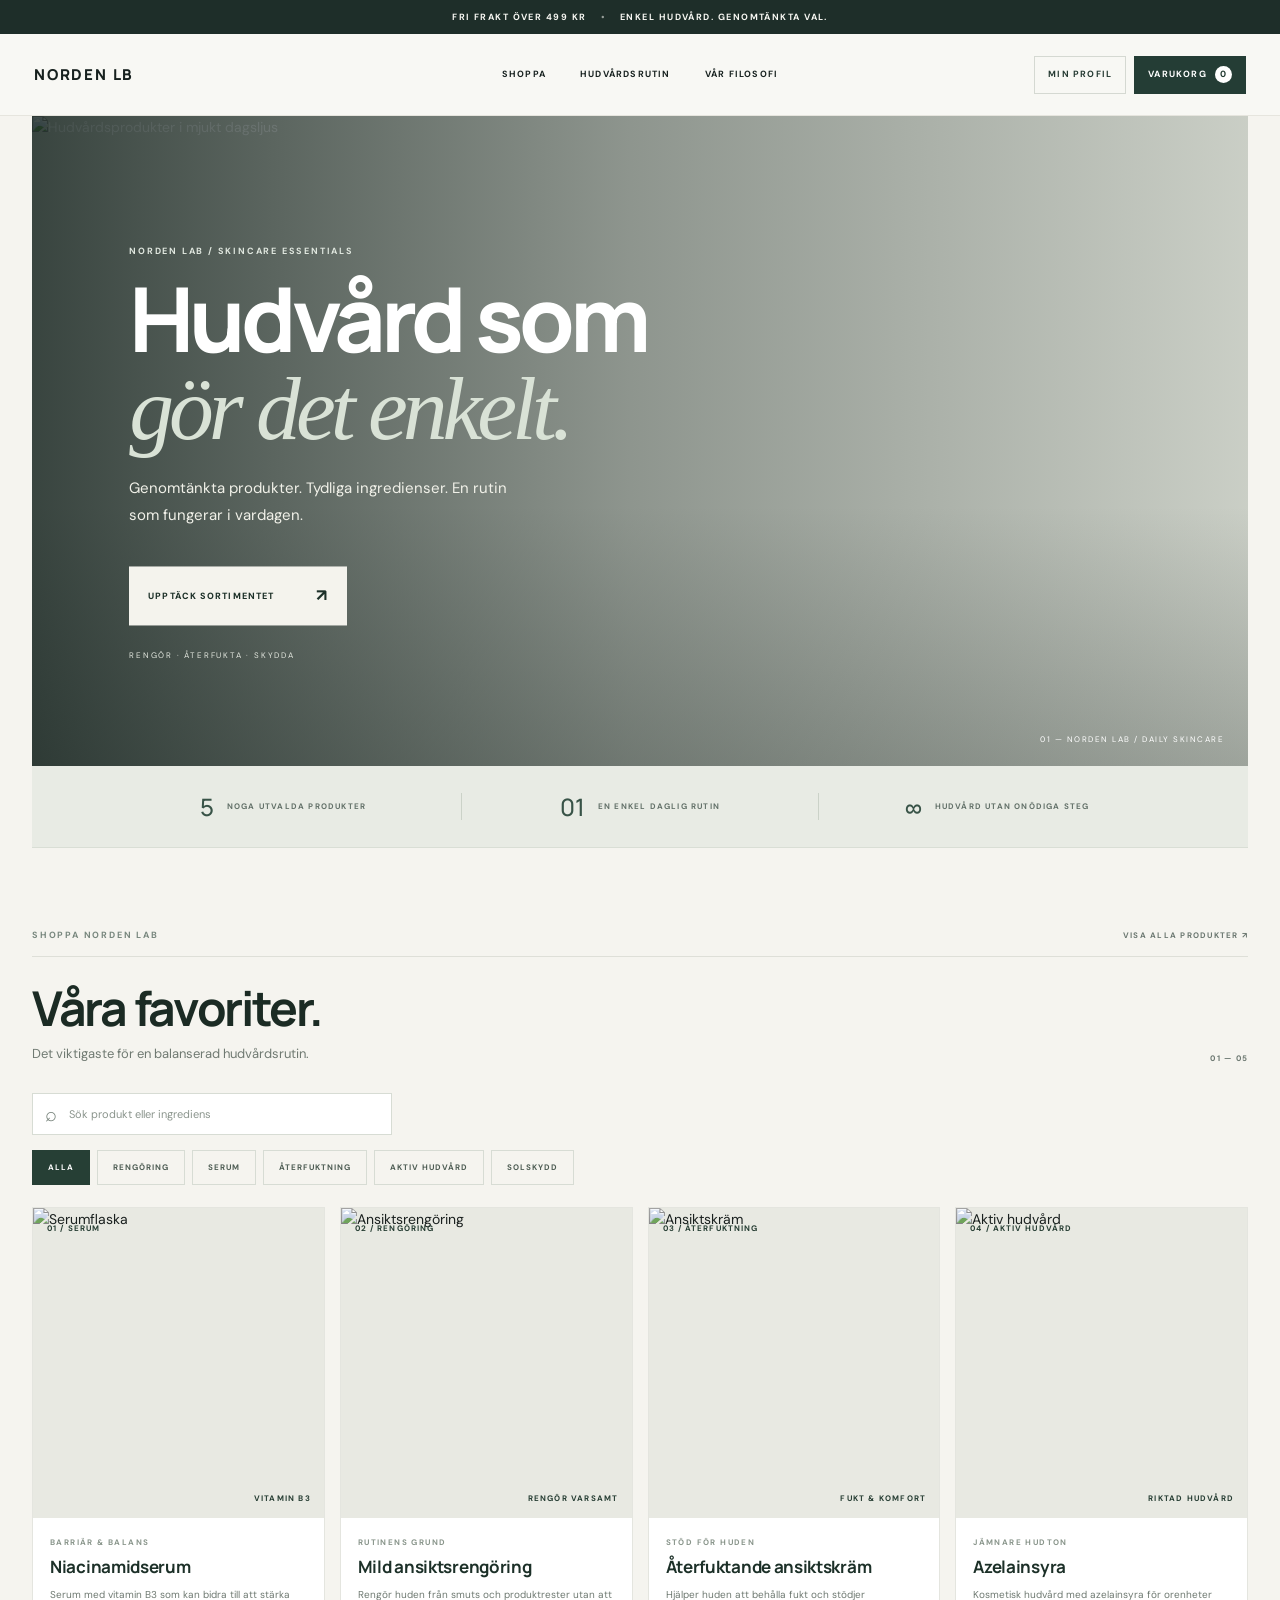
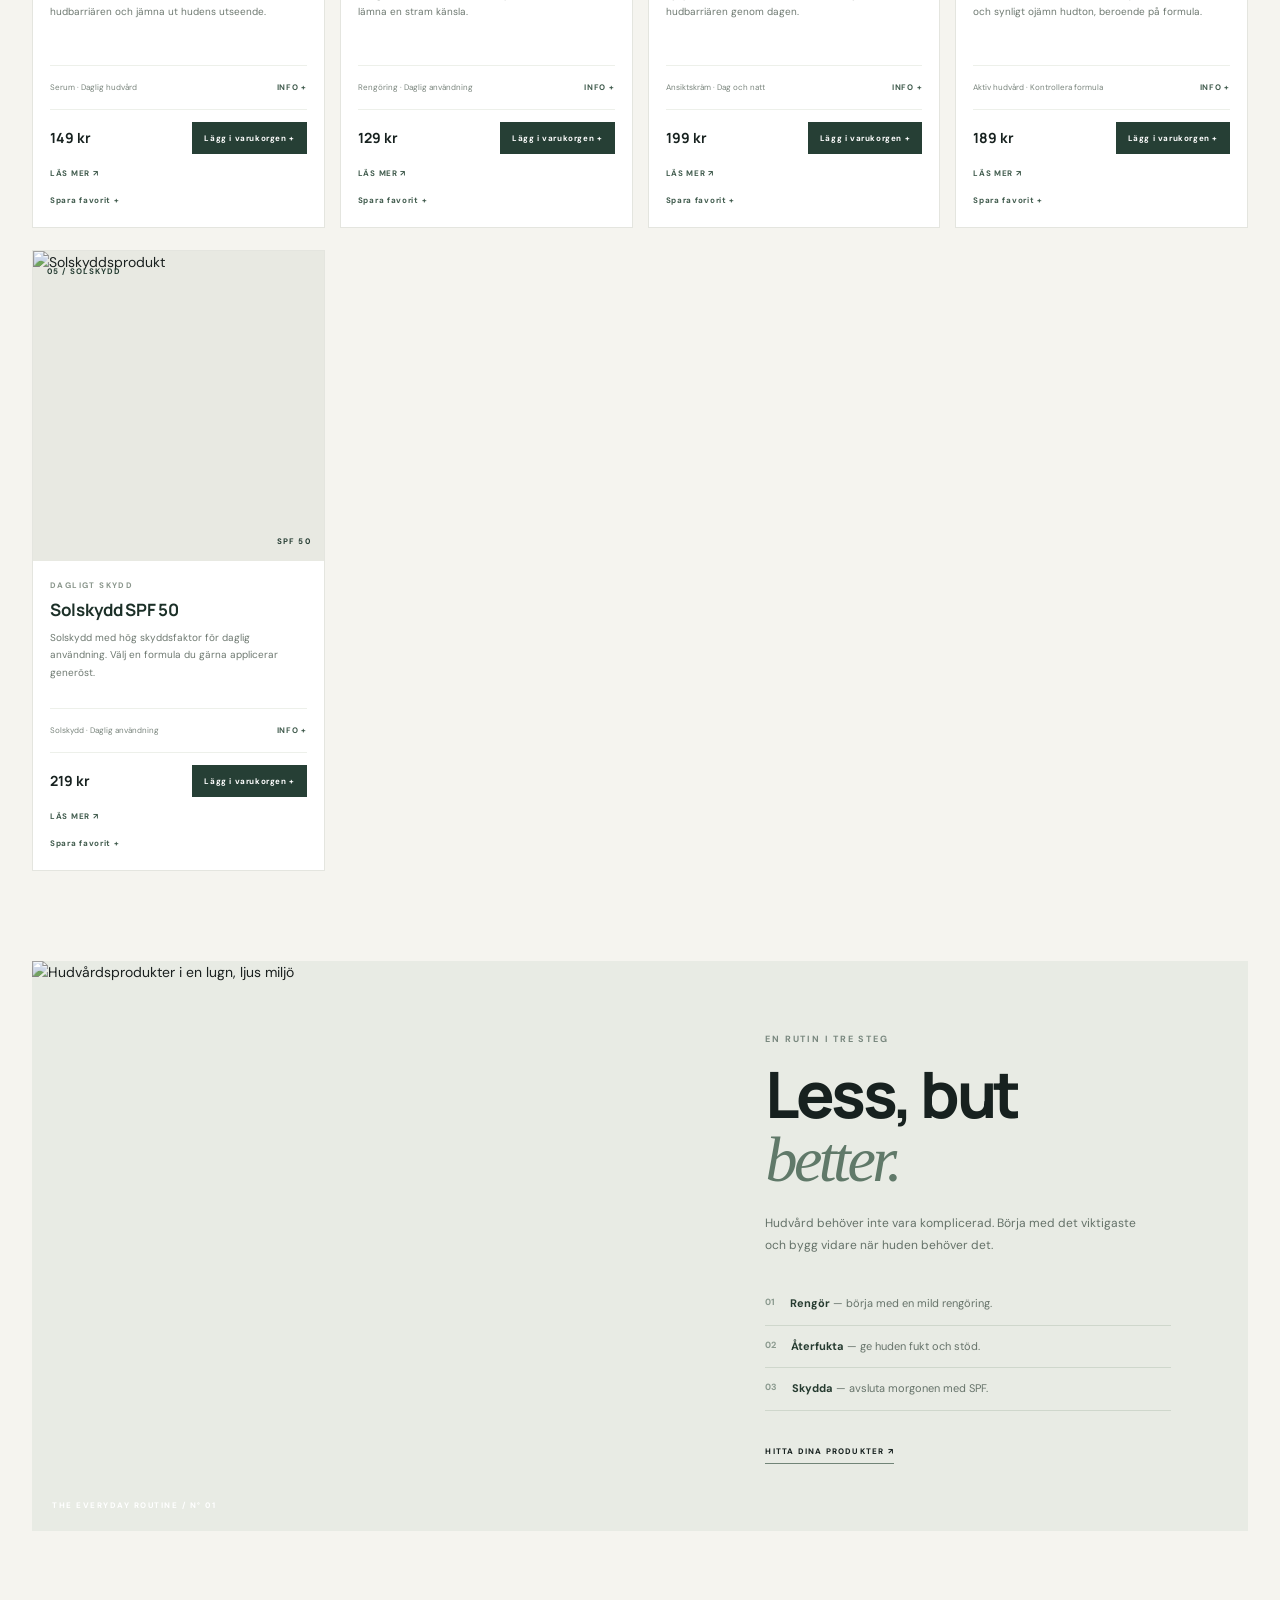
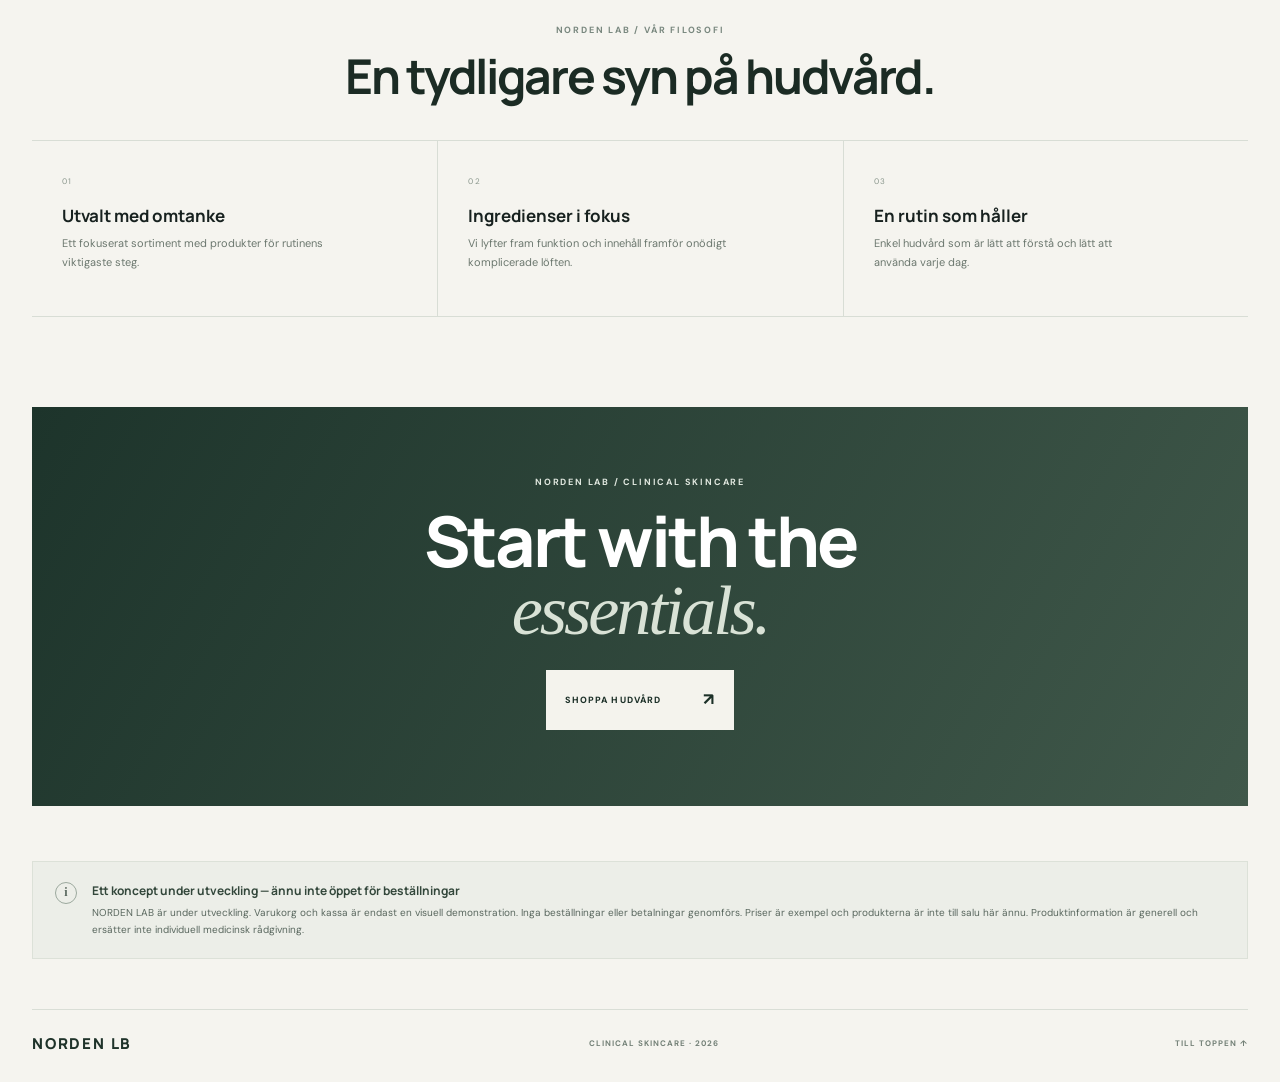
==== commit a4a85464: "Update NORDEN LAB wordmark and remove subtitle" ====
--- a/index.html
+++ b/index.html
@@ -14,7 +14,7 @@
 <body>
 <div class="announcement-bar"><span>FRI FRAKT ÖVER 499 KR</span><span class="announcement-dot">•</span><span>ENKEL HUDVÅRD. GENOMTÄNKTA VAL.</span></div>
 <header class="site-header">
-  <a class="brand" href="#" aria-label="NORDEN LAB startsida"><span class="brand-mark">N</span><span class="brand-name">NORDEN LAB<span class="brand-sub">CLINICAL SKINCARE</span></span></a>
+  <a class="brand" href="#" aria-label="NORDEN LAB startsida"><span class="brand-name">NORDEN L<span class="logo-a" aria-hidden="true"></span>B</span></a>
   <nav class="main-nav" aria-label="Huvudmeny">
     <a href="#catalogue">SHOPPA</a><a href="#routine">HUDVÅRDSRUTIN</a><a href="#approach">VÅR FILOSOFI</a>
   </nav>
@@ -62,7 +62,7 @@
   <section class="closing-banner"><p class="eyebrow light">NORDEN LAB / CLINICAL SKINCARE</p><h2>Start with the<br><em>essentials.</em></h2><a href="#catalogue" class="hero-cta">SHOPPA HUDVÅRD <span>↗</span></a></section>
   <section class="notice" id="notice"><span class="notice-mark">i</span><div><h2>Ett koncept under utveckling — ännu inte öppet för beställningar</h2><p>NORDEN LAB är under utveckling. Varukorg och kassa är endast en visuell demonstration. Inga beställningar eller betalningar genomförs. Priser är exempel och produkterna är inte till salu här ännu. Produktinformation är generell och ersätter inte individuell medicinsk rådgivning.</p></div></section>
 </main>
-<footer><a class="brand footer-brand" href="#"><span class="brand-mark">N</span><span class="brand-name">NORDEN LAB<span class="brand-sub">CLINICAL SKINCARE</span></span></a><span>CLINICAL SKINCARE · 2026</span><a href="#catalogue">TILL TOPPEN ↑</a></footer>
+<footer><a class="brand footer-brand" href="#"><span class="brand-name">NORDEN L<span class="logo-a" aria-hidden="true"></span>B</span></a><span>CLINICAL SKINCARE · 2026</span><a href="#catalogue">TILL TOPPEN ↑</a></footer>
 <div class="modal-backdrop" id="account-modal" hidden><section class="checkout-panel account-panel" role="dialog" aria-modal="true" aria-labelledby="account-title"><div class="checkout-top"><div><p class="eyebrow">NORDEN / PERSONLIG PROFIL</p><h2 id="account-title">MIN NORDEN</h2></div><button class="close-checkout" id="close-account" aria-label="Stäng profilen">×</button></div><div id="account-content"><p class="account-intro">Skapa en lokal demoprofil för att spara favoriter på den här enheten.</p><form id="account-form" class="account-form"><label>Ditt namn<input id="account-name" type="text" autocomplete="name" required maxlength="50" placeholder="Namn"></label><label>E-postadress<input id="account-email" type="email" autocomplete="email" required maxlength="100" placeholder="namn@exempel.se"></label><button class="checkout-button" type="submit">Skapa demoprofil <span>→</span></button></form><p class="checkout-foot">Endast en demonstration. Inget lösenord, serverkonto eller säker inloggning skapas. Profilen sparas bara i den här webbläsaren.</p></div></section></div><div class="modal-backdrop" id="product-modal" hidden><section class="checkout-panel product-detail-panel" role="dialog" aria-modal="true" aria-labelledby="product-modal-title"><div class="checkout-top"><div><p class="eyebrow">NORDEN / PRODUKTPROFIL</p><h2 id="product-modal-title">Produktinformation</h2></div><button class="close-checkout" id="close-product" aria-label="Stäng produktinformationen">×</button></div><div id="product-modal-content"></div></section></div><div class="modal-backdrop" id="checkout-modal" hidden><section class="checkout-panel" role="dialog" aria-modal="true" aria-labelledby="checkout-title"><div class="checkout-top"><div><p class="eyebrow">NORDEN / DEMO-KASSA</p><h2 id="checkout-title">Din varukorg</h2></div><button class="close-checkout" id="close-checkout" aria-label="Stäng kassan">×</button></div><div id="cart-lines" class="cart-lines"></div><div class="cart-total"><span>Demosumma</span><strong id="cart-total">0 kr</strong></div><div class="demo-checkout"><p class="demo-warning">Endast demo — ingen riktig betalning genomförs.</p><h3>Välj betalningsvisning</h3><div class="payment-options"><label><input type="radio" name="payment" value="Kort demo" checked><span>Kort <small>Visningsexempel</small></span></label><label><input type="radio" name="payment" value="Swish demo"><span>Swish <small>Visningsexempel</small></span></label><label><input type="radio" name="payment" value="Klarna demo"><span>Klarna <small>Visningsexempel</small></span></label></div><button id="simulate-payment" class="checkout-button">Simulera kassan <span>→</span></button><p class="checkout-foot">Ingen betaltjänst är ansluten. Knappen visar endast en lokal demobekräftelse.</p><div id="checkout-confirmation" class="checkout-confirmation" hidden>Demonstrationen är klar. Ingen beställning har lagts och ingen betalning har genomförts.</div></div></section></div>
 <script src="script.js?v=20261128-sv2"></script>
 </body></html>
--- a/style.css
+++ b/style.css
@@ -46,7 +46,7 @@
 .section-title-row{align-items:end;margin:25px 0 28px}
 .section-title-row h2,.benefit-section h2{font:700 clamp(34px,4vw,48px)/1.08 "Manrope";letter-spacing:-2.3px;margin:0;color:#1b2b24}
 .section-title-row p{margin:10px 0 0;color:#707a72;font-size:13px}
-.category-tabs{display:flex;gap:7px;flex-wrap:wrap;margin-bottom:22px}
+.search-wrap{display:flex;align-items:center;gap:10px;width:min(360px,100%);height:42px;padding:0 12px;margin:0 0 15px;border:1px solid #d7dcd4;background:#fff;color:#748078}.search-wrap span{font-size:20px}.search-wrap input{width:100%;border:0;outline:0;background:transparent;color:#25382e;font:11px "DM Sans"}.search-wrap input::placeholder{color:#8b958d}.category-tabs{display:flex;gap:7px;flex-wrap:wrap;margin-bottom:22px}
 .filter{border:1px solid #d7dcd4;background:transparent;color:#4d5c53;padding:10px 15px;font-size:8px;font-weight:700;letter-spacing:1px}
 .filter.active,.filter:hover{background:#263f35;border-color:#263f35;color:#fff}
 .product-grid{display:grid;grid-template-columns:repeat(4,minmax(0,1fr));gap:22px 15px}
@@ -119,4 +119,4 @@
 .cart-lines{display:grid;gap:14px}.cart-line{display:flex;justify-content:space-between;align-items:center;padding-bottom:12px;border-bottom:1px solid #e3e7df}.cart-line strong,.cart-line small{display:block}.cart-line small{font-size:10px;color:#78847b}.qty-controls{display:flex;align-items:center;gap:10px}.qty-controls button{border:1px solid #dce2d9;background:transparent;width:27px;height:27px}
 .cart-total{display:flex;justify-content:space-between;padding:18px 0;font:700 15px "Manrope"}.demo-warning{font-size:10px;color:#8b6a48}.payment-options{display:flex;gap:10px;flex-wrap:wrap}.payment-options label{font-size:11px}.payment-options small{display:block;color:#879188}.checkout-confirmation{margin-top:14px;padding:12px;background:#e6eee5;font-size:11px}
 @media(max-width:980px){.site-header{padding:0 22px}.main-nav{gap:17px}.product-grid{grid-template-columns:repeat(2,minmax(0,1fr))}.product-visual{height:280px}.editorial-copy{padding:45px 32px}}
-@media(max-width:680px){.announcement-bar{font-size:7px;gap:8px;letter-spacing:.8px;min-height:30px}.site-header{height:auto;min-height:68px;padding:10px 15px;grid-template-columns:1fr auto;gap:10px}.brand{font-size:12px}.brand-mark{width:28px;height:28px}.main-nav{grid-column:1/-1;grid-row:2;justify-content:center;gap:20px;padding:9px 0 2px;border-top:1px solid #e7e9e2}.main-nav a{font-size:8px}.header-actions{grid-column:2;grid-row:1;gap:5px}.account-trigger,.cart-trigger{height:32px;padding:0 8px;font-size:7px}.cart-trigger span{width:15px;height:15px}main{width:calc(100% - 28px)}.hero-banner{height:590px;min-height:0}.hero-image{object-position:58% center}.hero-shade{background:linear-gradient(90deg,rgba(13,27,23,.76),rgba(17,30,26,.27)),linear-gradient(0deg,rgba(15,26,22,.25),transparent 55%)}.hero-copy{left:7%;right:7%;top:48%}.hero-copy h1{font-size:clamp(48px,13vw,68px);letter-spacing:-3px}.hero-copy>p:not(.eyebrow){font-size:13px}.hero-index{font-size:7px}.trust-bar{padding:17px 5%;gap:8px}.trust-bar>div{flex-direction:column;gap:3px;text-align:center}.trust-bar strong{font-size:20px}.trust-bar span{font-size:6px;letter-spacing:.5px}.trust-bar>i{height:34px}.best-sellers{padding:53px 0 58px}.section-title-row{align-items:start}.section-title-row h2{font-size:34px}.section-title-row p{font-size:11px;max-width:245px}.section-count{padding-top:8px;font-size:7px}.category-tabs{gap:5px}.filter{padding:9px 10px;font-size:7px}.product-grid{grid-template-columns:repeat(2,minmax(0,1fr));gap:11px}.product-visual{height:190px}.product-info{padding:13px 11px}.product-info h3{font-size:14px}.product-info p{min-height:93px;font-size:9px}.product-foot{align-items:flex-start;flex-direction:column;gap:5px}.product-foot span{font-size:7px}.add-button{padding:9px 7px;font-size:7px}.editorial-panel{grid-template-columns:1fr;margin-bottom:58px}.editorial-image{min-height:300px}.editorial-copy{padding:35px 22px 40px}.editorial-copy h2{font-size:54px}.benefit-section{padding-bottom:58px}.benefit-section h2{font-size:32px}.benefit-grid{grid-template-columns:1fr}.benefit-grid article{min-height:0;padding:20px 18px}.benefit-grid article+article{border-left:0;border-top:1px solid #d8ddd5}.closing-banner{padding:52px 15px 58px;margin-bottom:35px}.closing-banner h2{font-size:52px}footer{width:calc(100% - 28px);gap:13px;flex-wrap:wrap}.footer-brand{font-size:11px}footer>span{font-size:7px}.notice{padding:15px;gap:10px}}
+@media(max-width:680px){.announcement-bar{font-size:7px;gap:8px;letter-spacing:.8px;min-height:30px}.site-header{height:auto;min-height:68px;padding:10px 15px;grid-template-columns:1fr auto;gap:10px}.brand{font-size:12px}.brand-mark{width:28px;height:28px}.main-nav{grid-column:1/-1;grid-row:2;justify-content:center;gap:20px;padding:9px 0 2px;border-top:1px solid #e7e9e2}.main-nav a{font-size:8px}.header-actions{grid-column:2;grid-row:1;gap:5px}.account-trigger,.cart-trigger{height:32px;padding:0 8px;font-size:7px}.cart-trigger span{width:15px;height:15px}main{width:calc(100% - 28px)}.hero-banner{height:590px;min-height:0}.hero-image{object-position:58% center}.hero-shade{background:linear-gradient(90deg,rgba(13,27,23,.76),rgba(17,30,26,.27)),linear-gradient(0deg,rgba(15,26,22,.25),transparent 55%)}.hero-copy{left:7%;right:7%;top:48%}.hero-copy h1{font-size:clamp(48px,13vw,68px);letter-spacing:-3px}.hero-copy>p:not(.eyebrow){font-size:13px}.hero-index{font-size:7px}.trust-bar{padding:17px 5%;gap:8px}.trust-bar>div{flex-direction:column;gap:3px;text-align:center}.trust-bar strong{font-size:20px}.trust-bar span{font-size:6px;letter-spacing:.5px}.trust-bar>i{height:34px}.best-sellers{padding:53px 0 58px}.section-title-row{align-items:start}.section-title-row h2{font-size:34px}.section-title-row p{font-size:11px;max-width:245px}.section-count{padding-top:8px;font-size:7px}.search-wrap{width:100%}.category-tabs{gap:5px}.filter{padding:9px 10px;font-size:7px}.product-grid{grid-template-columns:repeat(2,minmax(0,1fr));gap:11px}.product-visual{height:190px}.product-info{padding:13px 11px}.product-info h3{font-size:14px}.product-info p{min-height:93px;font-size:9px}.product-foot{align-items:flex-start;flex-direction:column;gap:5px}.product-foot span{font-size:7px}.add-button{padding:9px 7px;font-size:7px}.editorial-panel{grid-template-columns:1fr;margin-bottom:58px}.editorial-image{min-height:300px}.editorial-copy{padding:35px 22px 40px}.editorial-copy h2{font-size:54px}.benefit-section{padding-bottom:58px}.benefit-section h2{font-size:32px}.benefit-grid{grid-template-columns:1fr}.benefit-grid article{min-height:0;padding:20px 18px}.benefit-grid article+article{border-left:0;border-top:1px solid #d8ddd5}.closing-banner{padding:52px 15px 58px;margin-bottom:35px}.closing-banner h2{font-size:52px}footer{width:calc(100% - 28px);gap:13px;flex-wrap:wrap}.footer-brand{font-size:11px}footer>span{font-size:7px}.notice{padding:15px;gap:10px}}
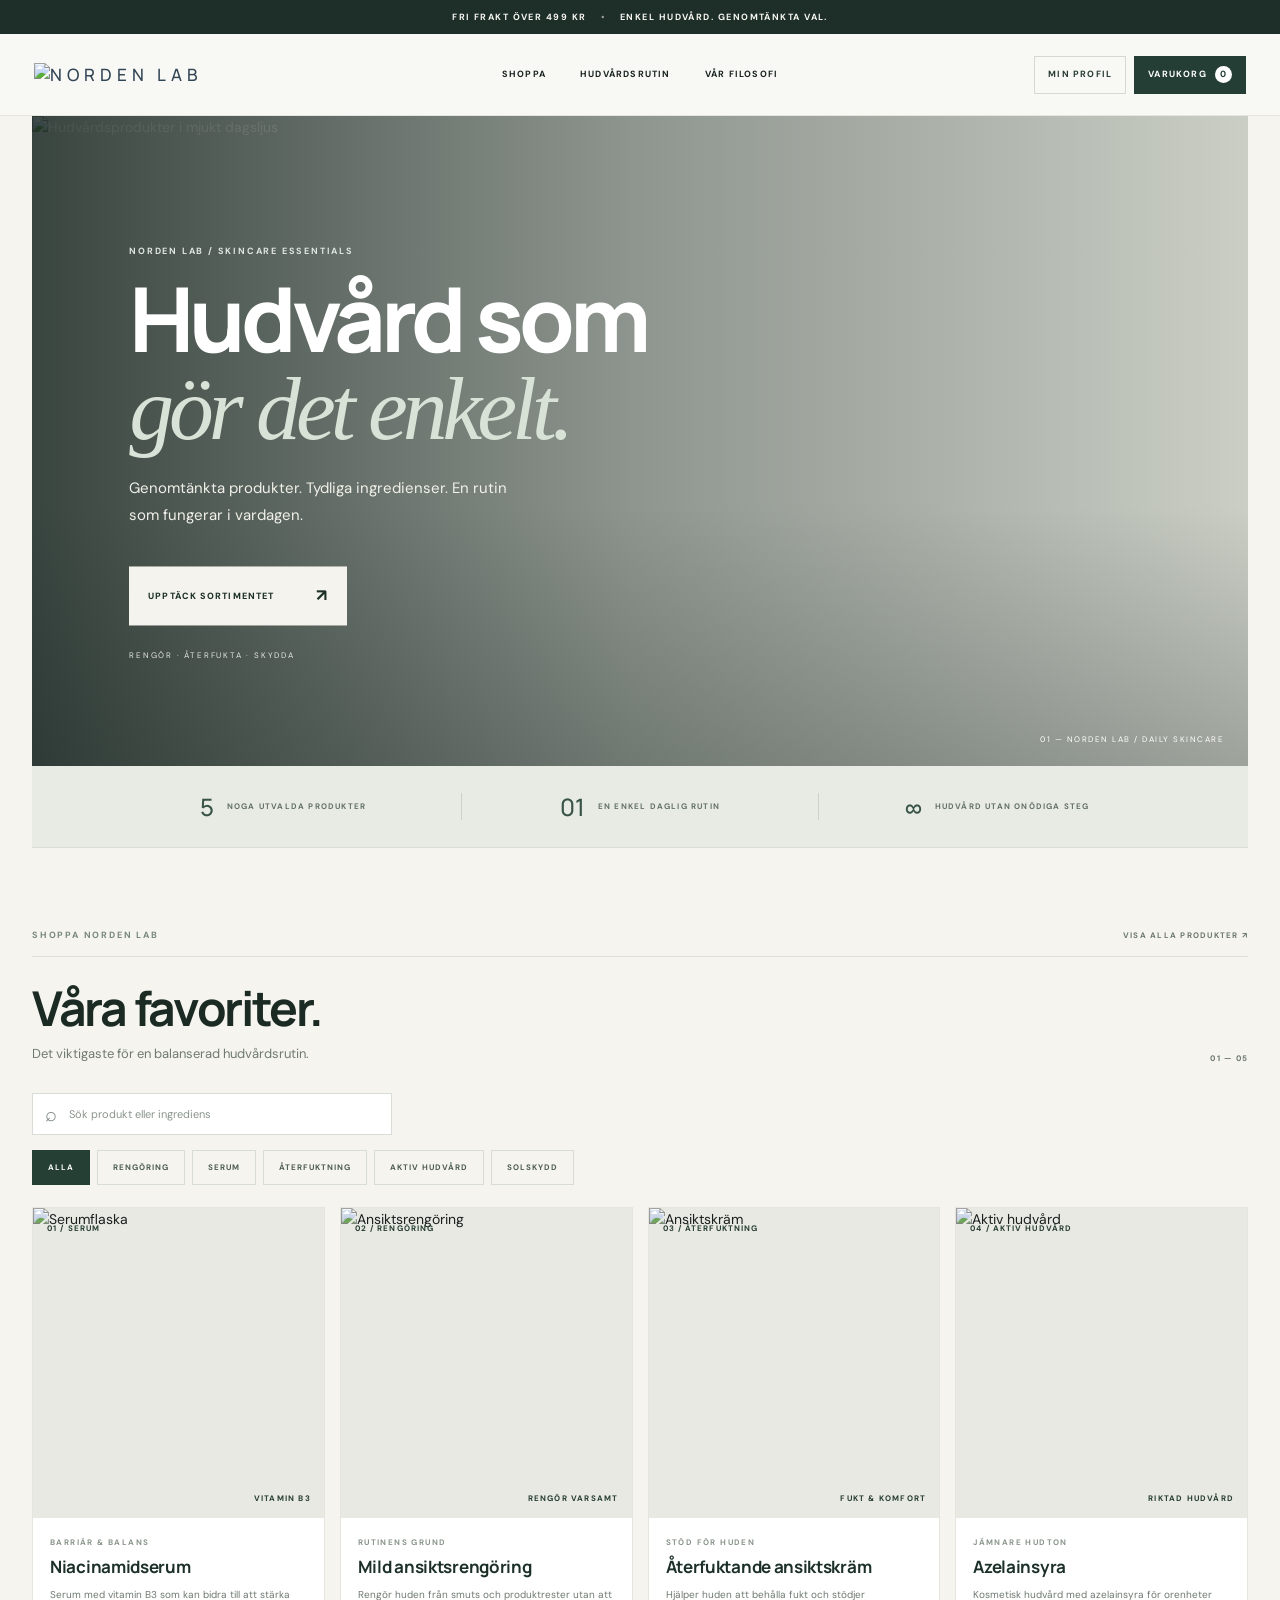
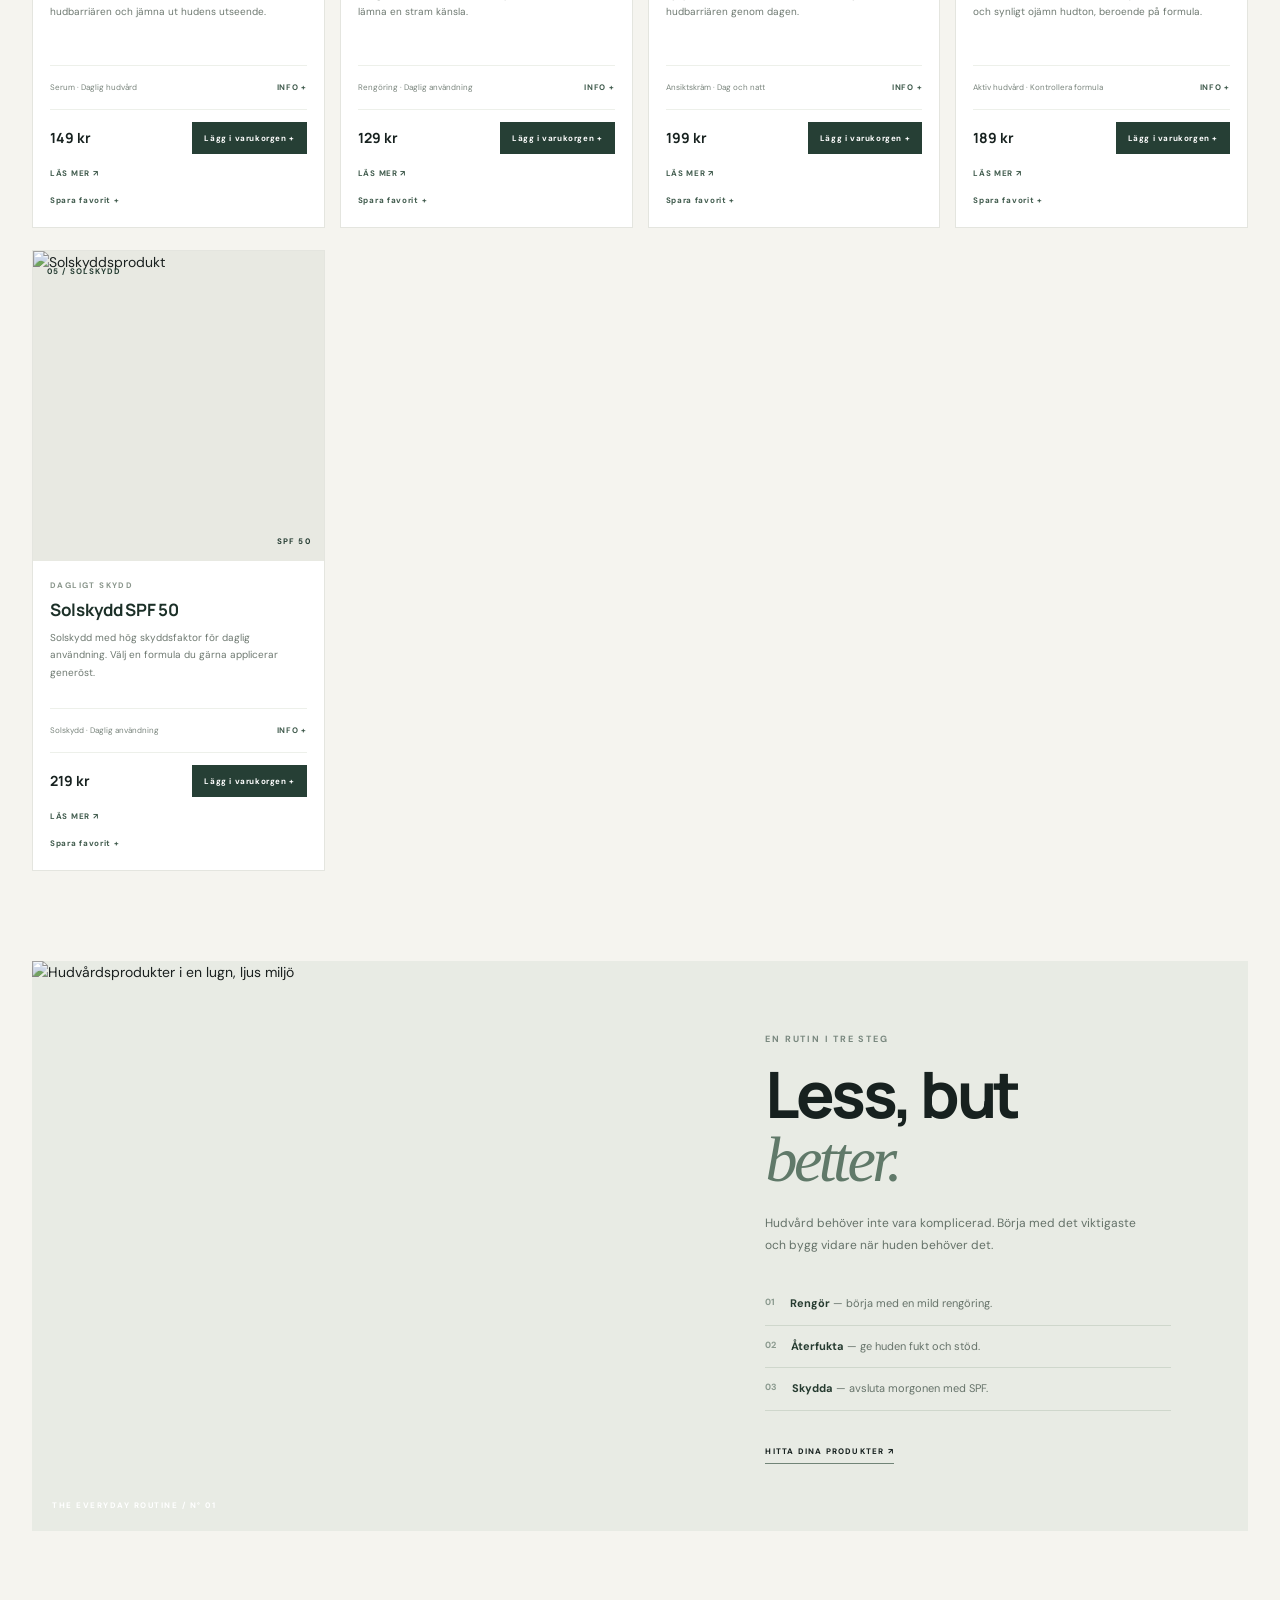
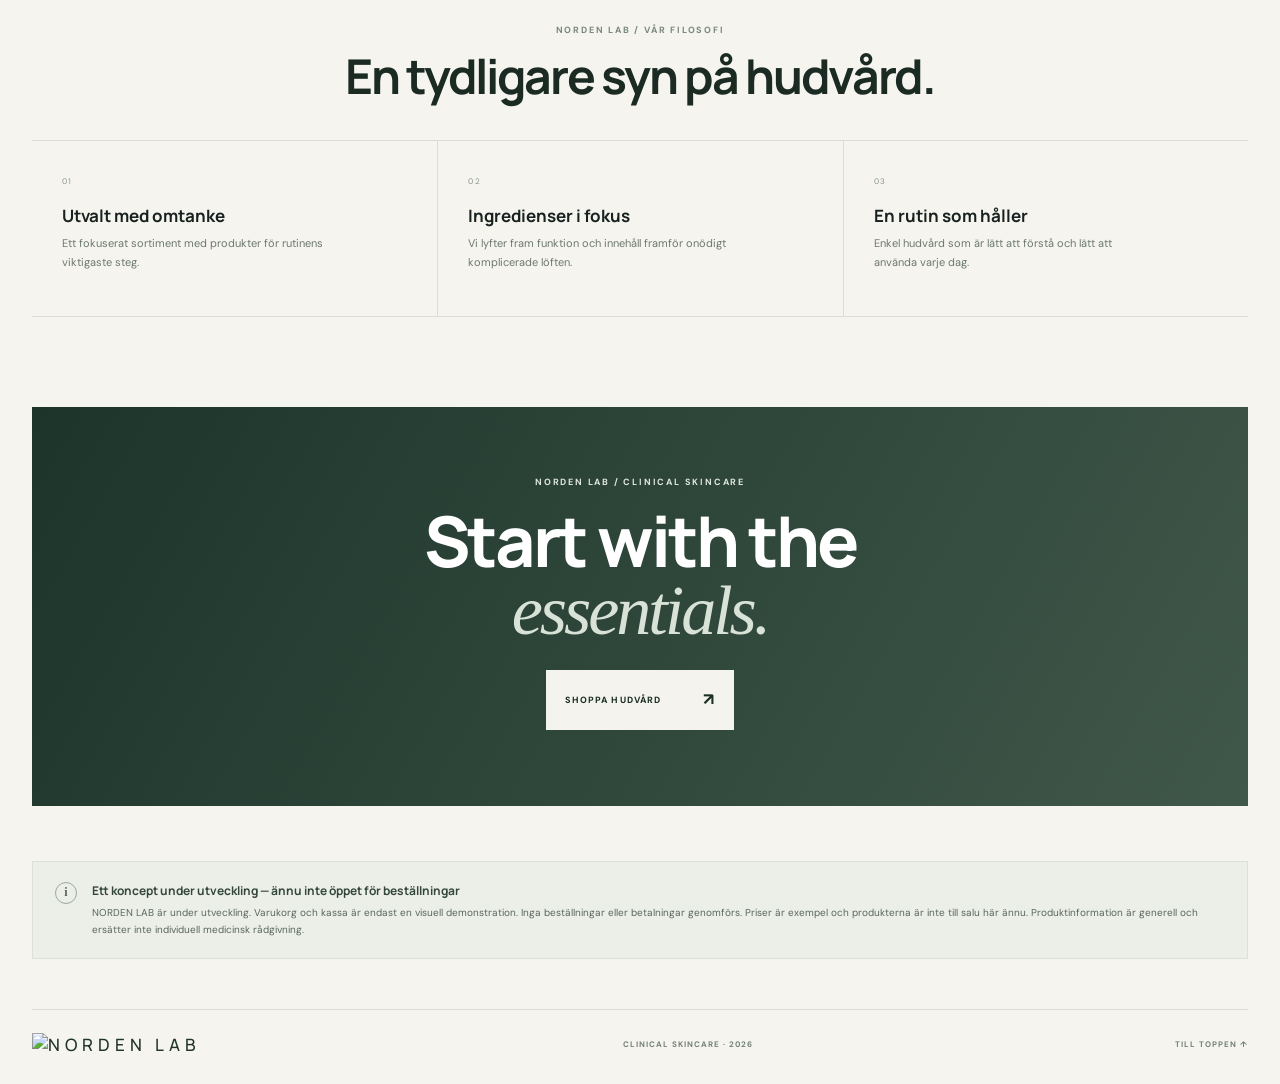
==== commit 18a8d287: "Use generated NORDEN LAB logo image" ====
--- a/index.html
+++ b/index.html
@@ -14,7 +14,7 @@
 <body>
 <div class="announcement-bar"><span>FRI FRAKT ÖVER 499 KR</span><span class="announcement-dot">•</span><span>ENKEL HUDVÅRD. GENOMTÄNKTA VAL.</span></div>
 <header class="site-header">
-  <a class="brand" href="#" aria-label="NORDEN LAB startsida"><span class="brand-name">NORDEN L<span class="logo-a" aria-hidden="true"></span>B</span></a>
+  <a class="brand" href="#" aria-label="NORDEN LAB startsida"><img class="brand-logo" src="images/norden-lab-logo.webp" alt="NORDEN LAB"></a>
   <nav class="main-nav" aria-label="Huvudmeny">
     <a href="#catalogue">SHOPPA</a><a href="#routine">HUDVÅRDSRUTIN</a><a href="#approach">VÅR FILOSOFI</a>
   </nav>
@@ -62,7 +62,7 @@
   <section class="closing-banner"><p class="eyebrow light">NORDEN LAB / CLINICAL SKINCARE</p><h2>Start with the<br><em>essentials.</em></h2><a href="#catalogue" class="hero-cta">SHOPPA HUDVÅRD <span>↗</span></a></section>
   <section class="notice" id="notice"><span class="notice-mark">i</span><div><h2>Ett koncept under utveckling — ännu inte öppet för beställningar</h2><p>NORDEN LAB är under utveckling. Varukorg och kassa är endast en visuell demonstration. Inga beställningar eller betalningar genomförs. Priser är exempel och produkterna är inte till salu här ännu. Produktinformation är generell och ersätter inte individuell medicinsk rådgivning.</p></div></section>
 </main>
-<footer><a class="brand footer-brand" href="#"><span class="brand-name">NORDEN L<span class="logo-a" aria-hidden="true"></span>B</span></a><span>CLINICAL SKINCARE · 2026</span><a href="#catalogue">TILL TOPPEN ↑</a></footer>
+<footer><a class="brand footer-brand" href="#"><img class="brand-logo" src="images/norden-lab-logo.webp" alt="NORDEN LAB"></a><span>CLINICAL SKINCARE · 2026</span><a href="#catalogue">TILL TOPPEN ↑</a></footer>
 <div class="modal-backdrop" id="account-modal" hidden><section class="checkout-panel account-panel" role="dialog" aria-modal="true" aria-labelledby="account-title"><div class="checkout-top"><div><p class="eyebrow">NORDEN / PERSONLIG PROFIL</p><h2 id="account-title">MIN NORDEN</h2></div><button class="close-checkout" id="close-account" aria-label="Stäng profilen">×</button></div><div id="account-content"><p class="account-intro">Skapa en lokal demoprofil för att spara favoriter på den här enheten.</p><form id="account-form" class="account-form"><label>Ditt namn<input id="account-name" type="text" autocomplete="name" required maxlength="50" placeholder="Namn"></label><label>E-postadress<input id="account-email" type="email" autocomplete="email" required maxlength="100" placeholder="namn@exempel.se"></label><button class="checkout-button" type="submit">Skapa demoprofil <span>→</span></button></form><p class="checkout-foot">Endast en demonstration. Inget lösenord, serverkonto eller säker inloggning skapas. Profilen sparas bara i den här webbläsaren.</p></div></section></div><div class="modal-backdrop" id="product-modal" hidden><section class="checkout-panel product-detail-panel" role="dialog" aria-modal="true" aria-labelledby="product-modal-title"><div class="checkout-top"><div><p class="eyebrow">NORDEN / PRODUKTPROFIL</p><h2 id="product-modal-title">Produktinformation</h2></div><button class="close-checkout" id="close-product" aria-label="Stäng produktinformationen">×</button></div><div id="product-modal-content"></div></section></div><div class="modal-backdrop" id="checkout-modal" hidden><section class="checkout-panel" role="dialog" aria-modal="true" aria-labelledby="checkout-title"><div class="checkout-top"><div><p class="eyebrow">NORDEN / DEMO-KASSA</p><h2 id="checkout-title">Din varukorg</h2></div><button class="close-checkout" id="close-checkout" aria-label="Stäng kassan">×</button></div><div id="cart-lines" class="cart-lines"></div><div class="cart-total"><span>Demosumma</span><strong id="cart-total">0 kr</strong></div><div class="demo-checkout"><p class="demo-warning">Endast demo — ingen riktig betalning genomförs.</p><h3>Välj betalningsvisning</h3><div class="payment-options"><label><input type="radio" name="payment" value="Kort demo" checked><span>Kort <small>Visningsexempel</small></span></label><label><input type="radio" name="payment" value="Swish demo"><span>Swish <small>Visningsexempel</small></span></label><label><input type="radio" name="payment" value="Klarna demo"><span>Klarna <small>Visningsexempel</small></span></label></div><button id="simulate-payment" class="checkout-button">Simulera kassan <span>→</span></button><p class="checkout-foot">Ingen betaltjänst är ansluten. Knappen visar endast en lokal demobekräftelse.</p><div id="checkout-confirmation" class="checkout-confirmation" hidden>Demonstrationen är klar. Ingen beställning har lagts och ingen betalning har genomförts.</div></div></section></div>
 <script src="script.js?v=20261128-sv2"></script>
 </body></html>
--- a/style.css
+++ b/style.css
@@ -6,9 +6,9 @@
 .announcement-bar{min-height:34px;background:#1e2e29;color:#f8f8f3;display:flex;justify-content:center;align-items:center;gap:14px;font-size:9px;font-weight:700;letter-spacing:1.45px}
 .announcement-dot{opacity:.55}
 .site-header{height:82px;padding:0 max(34px,calc((100vw - 1320px)/2));display:grid;grid-template-columns:1fr auto 1fr;align-items:center;background:#f8f8f4;border-bottom:1px solid #e6e5de;position:sticky;top:0;z-index:40}
-.brand{display:flex;align-items:center;gap:10px;font:800 15px "Manrope";letter-spacing:1.8px}
-.brand-mark{width:32px;height:32px;display:grid;place-items:center;border:1px solid #334a42;font:600 17px Georgia;color:#263e36}
-.brand-sub{display:block;font:700 8px "DM Sans";letter-spacing:1.65px;color:#7a8580;margin-top:1px}
+.brand{display:flex;align-items:center;gap:0;font:500 17px "Manrope";letter-spacing:5px;color:#304454;white-space:nowrap}
+.brand-name{display:inline-flex;align-items:center;font:500 17px "Manrope";letter-spacing:5px;color:#304454;white-space:nowrap}
+.logo-a{display:inline-block;width:.72em;height:.78em;margin:0 .06em;clip-path:polygon(50% 0,100% 100%,84% 100%,50% 23%,16% 100%,0 100%);background:currentColor;transform:translateY(-.01em)}
 .main-nav{display:flex;gap:34px}
 .main-nav a,.account-trigger,.cart-trigger{font-size:9px;font-weight:700;letter-spacing:1.2px}
 .main-nav a{position:relative}
@@ -119,4 +119,4 @@
 .cart-lines{display:grid;gap:14px}.cart-line{display:flex;justify-content:space-between;align-items:center;padding-bottom:12px;border-bottom:1px solid #e3e7df}.cart-line strong,.cart-line small{display:block}.cart-line small{font-size:10px;color:#78847b}.qty-controls{display:flex;align-items:center;gap:10px}.qty-controls button{border:1px solid #dce2d9;background:transparent;width:27px;height:27px}
 .cart-total{display:flex;justify-content:space-between;padding:18px 0;font:700 15px "Manrope"}.demo-warning{font-size:10px;color:#8b6a48}.payment-options{display:flex;gap:10px;flex-wrap:wrap}.payment-options label{font-size:11px}.payment-options small{display:block;color:#879188}.checkout-confirmation{margin-top:14px;padding:12px;background:#e6eee5;font-size:11px}
 @media(max-width:980px){.site-header{padding:0 22px}.main-nav{gap:17px}.product-grid{grid-template-columns:repeat(2,minmax(0,1fr))}.product-visual{height:280px}.editorial-copy{padding:45px 32px}}
-@media(max-width:680px){.announcement-bar{font-size:7px;gap:8px;letter-spacing:.8px;min-height:30px}.site-header{height:auto;min-height:68px;padding:10px 15px;grid-template-columns:1fr auto;gap:10px}.brand{font-size:12px}.brand-mark{width:28px;height:28px}.main-nav{grid-column:1/-1;grid-row:2;justify-content:center;gap:20px;padding:9px 0 2px;border-top:1px solid #e7e9e2}.main-nav a{font-size:8px}.header-actions{grid-column:2;grid-row:1;gap:5px}.account-trigger,.cart-trigger{height:32px;padding:0 8px;font-size:7px}.cart-trigger span{width:15px;height:15px}main{width:calc(100% - 28px)}.hero-banner{height:590px;min-height:0}.hero-image{object-position:58% center}.hero-shade{background:linear-gradient(90deg,rgba(13,27,23,.76),rgba(17,30,26,.27)),linear-gradient(0deg,rgba(15,26,22,.25),transparent 55%)}.hero-copy{left:7%;right:7%;top:48%}.hero-copy h1{font-size:clamp(48px,13vw,68px);letter-spacing:-3px}.hero-copy>p:not(.eyebrow){font-size:13px}.hero-index{font-size:7px}.trust-bar{padding:17px 5%;gap:8px}.trust-bar>div{flex-direction:column;gap:3px;text-align:center}.trust-bar strong{font-size:20px}.trust-bar span{font-size:6px;letter-spacing:.5px}.trust-bar>i{height:34px}.best-sellers{padding:53px 0 58px}.section-title-row{align-items:start}.section-title-row h2{font-size:34px}.section-title-row p{font-size:11px;max-width:245px}.section-count{padding-top:8px;font-size:7px}.search-wrap{width:100%}.category-tabs{gap:5px}.filter{padding:9px 10px;font-size:7px}.product-grid{grid-template-columns:repeat(2,minmax(0,1fr));gap:11px}.product-visual{height:190px}.product-info{padding:13px 11px}.product-info h3{font-size:14px}.product-info p{min-height:93px;font-size:9px}.product-foot{align-items:flex-start;flex-direction:column;gap:5px}.product-foot span{font-size:7px}.add-button{padding:9px 7px;font-size:7px}.editorial-panel{grid-template-columns:1fr;margin-bottom:58px}.editorial-image{min-height:300px}.editorial-copy{padding:35px 22px 40px}.editorial-copy h2{font-size:54px}.benefit-section{padding-bottom:58px}.benefit-section h2{font-size:32px}.benefit-grid{grid-template-columns:1fr}.benefit-grid article{min-height:0;padding:20px 18px}.benefit-grid article+article{border-left:0;border-top:1px solid #d8ddd5}.closing-banner{padding:52px 15px 58px;margin-bottom:35px}.closing-banner h2{font-size:52px}footer{width:calc(100% - 28px);gap:13px;flex-wrap:wrap}.footer-brand{font-size:11px}footer>span{font-size:7px}.notice{padding:15px;gap:10px}}
+@media(max-width:680px){.announcement-bar{font-size:7px;gap:8px;letter-spacing:.8px;min-height:30px}.site-header{height:auto;min-height:68px;padding:10px 15px;grid-template-columns:1fr auto;gap:10px}.brand,.brand-name{font-size:12px;letter-spacing:3.3px}.main-nav{grid-column:1/-1;grid-row:2;justify-content:center;gap:20px;padding:9px 0 2px;border-top:1px solid #e7e9e2}.main-nav a{font-size:8px}.header-actions{grid-column:2;grid-row:1;gap:5px}.account-trigger,.cart-trigger{height:32px;padding:0 8px;font-size:7px}.cart-trigger span{width:15px;height:15px}main{width:calc(100% - 28px)}.hero-banner{height:590px;min-height:0}.hero-image{object-position:58% center}.hero-shade{background:linear-gradient(90deg,rgba(13,27,23,.76),rgba(17,30,26,.27)),linear-gradient(0deg,rgba(15,26,22,.25),transparent 55%)}.hero-copy{left:7%;right:7%;top:48%}.hero-copy h1{font-size:clamp(48px,13vw,68px);letter-spacing:-3px}.hero-copy>p:not(.eyebrow){font-size:13px}.hero-index{font-size:7px}.trust-bar{padding:17px 5%;gap:8px}.trust-bar>div{flex-direction:column;gap:3px;text-align:center}.trust-bar strong{font-size:20px}.trust-bar span{font-size:6px;letter-spacing:.5px}.trust-bar>i{height:34px}.best-sellers{padding:53px 0 58px}.section-title-row{align-items:start}.section-title-row h2{font-size:34px}.section-title-row p{font-size:11px;max-width:245px}.section-count{padding-top:8px;font-size:7px}.search-wrap{width:100%}.category-tabs{gap:5px}.filter{padding:9px 10px;font-size:7px}.product-grid{grid-template-columns:repeat(2,minmax(0,1fr));gap:11px}.product-visual{height:190px}.product-info{padding:13px 11px}.product-info h3{font-size:14px}.product-info p{min-height:93px;font-size:9px}.product-foot{align-items:flex-start;flex-direction:column;gap:5px}.product-foot span{font-size:7px}.add-button{padding:9px 7px;font-size:7px}.editorial-panel{grid-template-columns:1fr;margin-bottom:58px}.editorial-image{min-height:300px}.editorial-copy{padding:35px 22px 40px}.editorial-copy h2{font-size:54px}.benefit-section{padding-bottom:58px}.benefit-section h2{font-size:32px}.benefit-grid{grid-template-columns:1fr}.benefit-grid article{min-height:0;padding:20px 18px}.benefit-grid article+article{border-left:0;border-top:1px solid #d8ddd5}.closing-banner{padding:52px 15px 58px;margin-bottom:35px}.closing-banner h2{font-size:52px}footer{width:calc(100% - 28px);gap:13px;flex-wrap:wrap}.footer-brand{font-size:11px}footer>span{font-size:7px}.notice{padding:15px;gap:10px}}
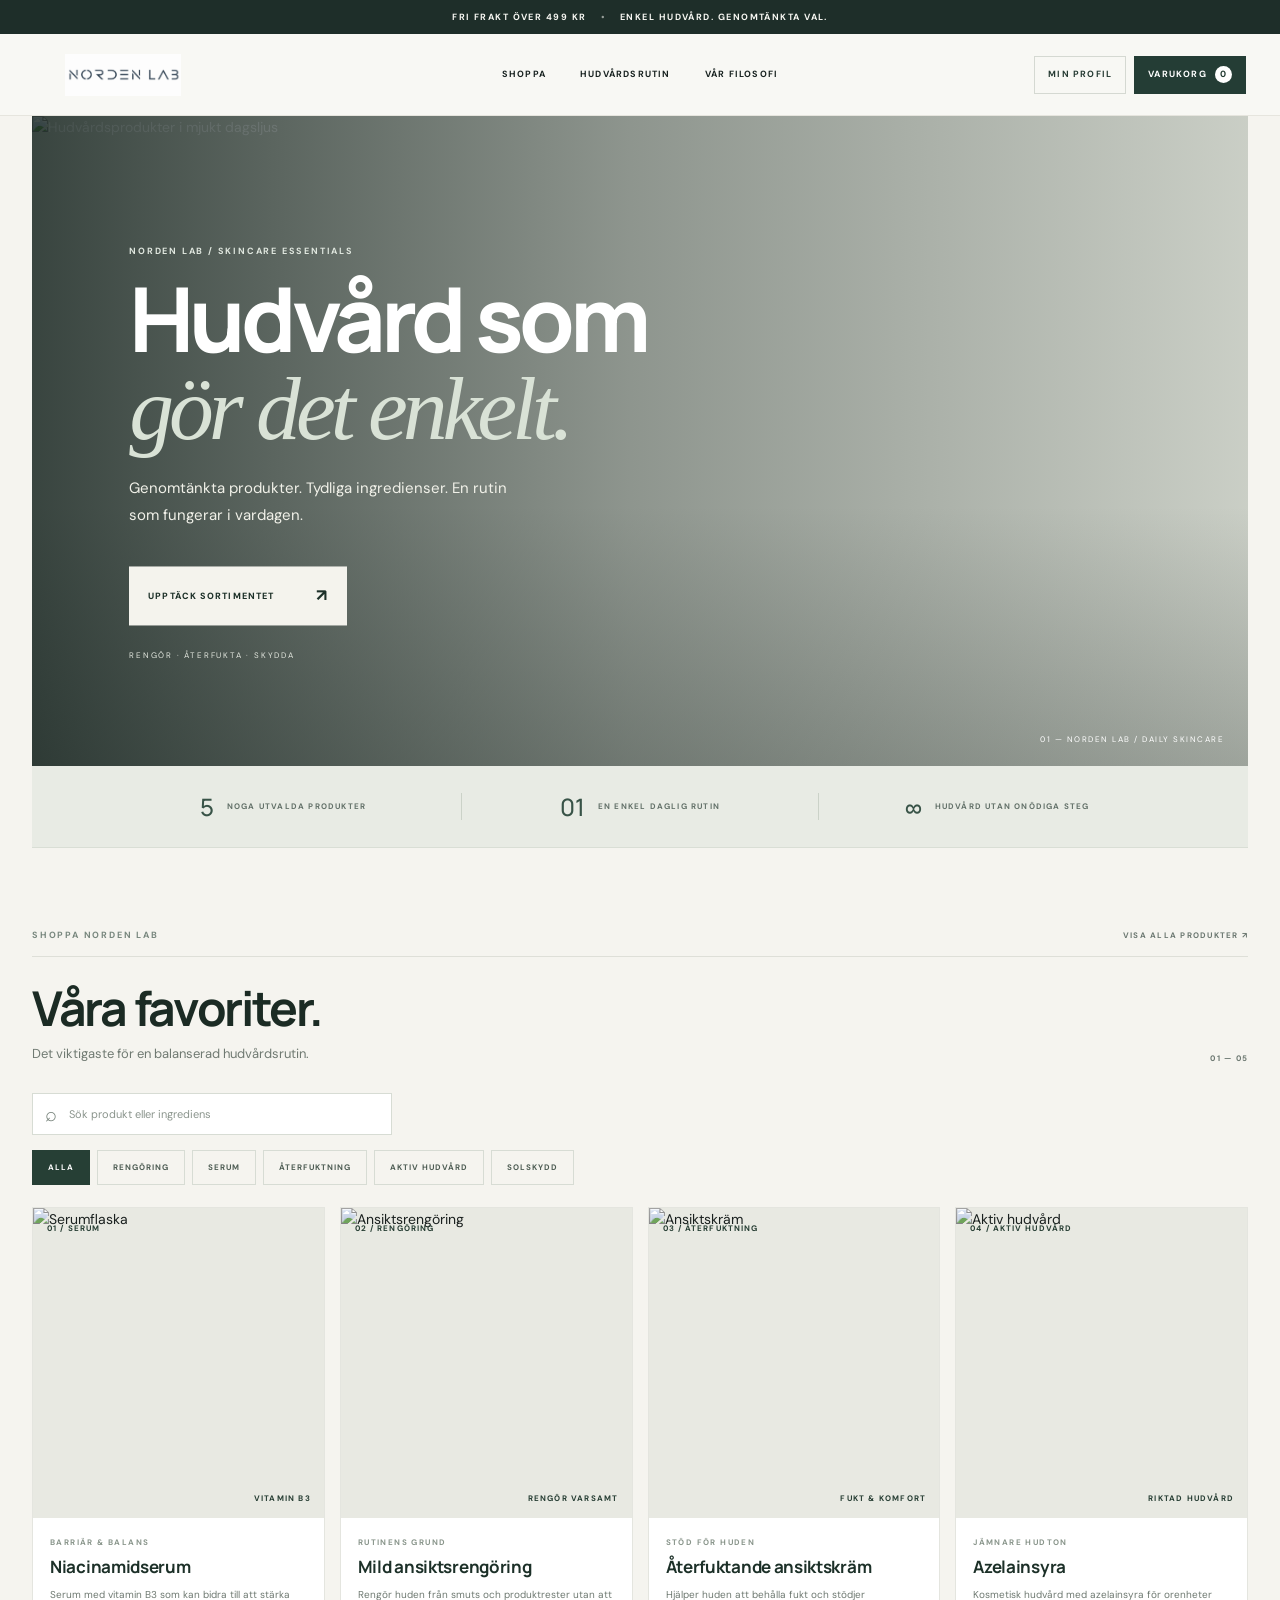
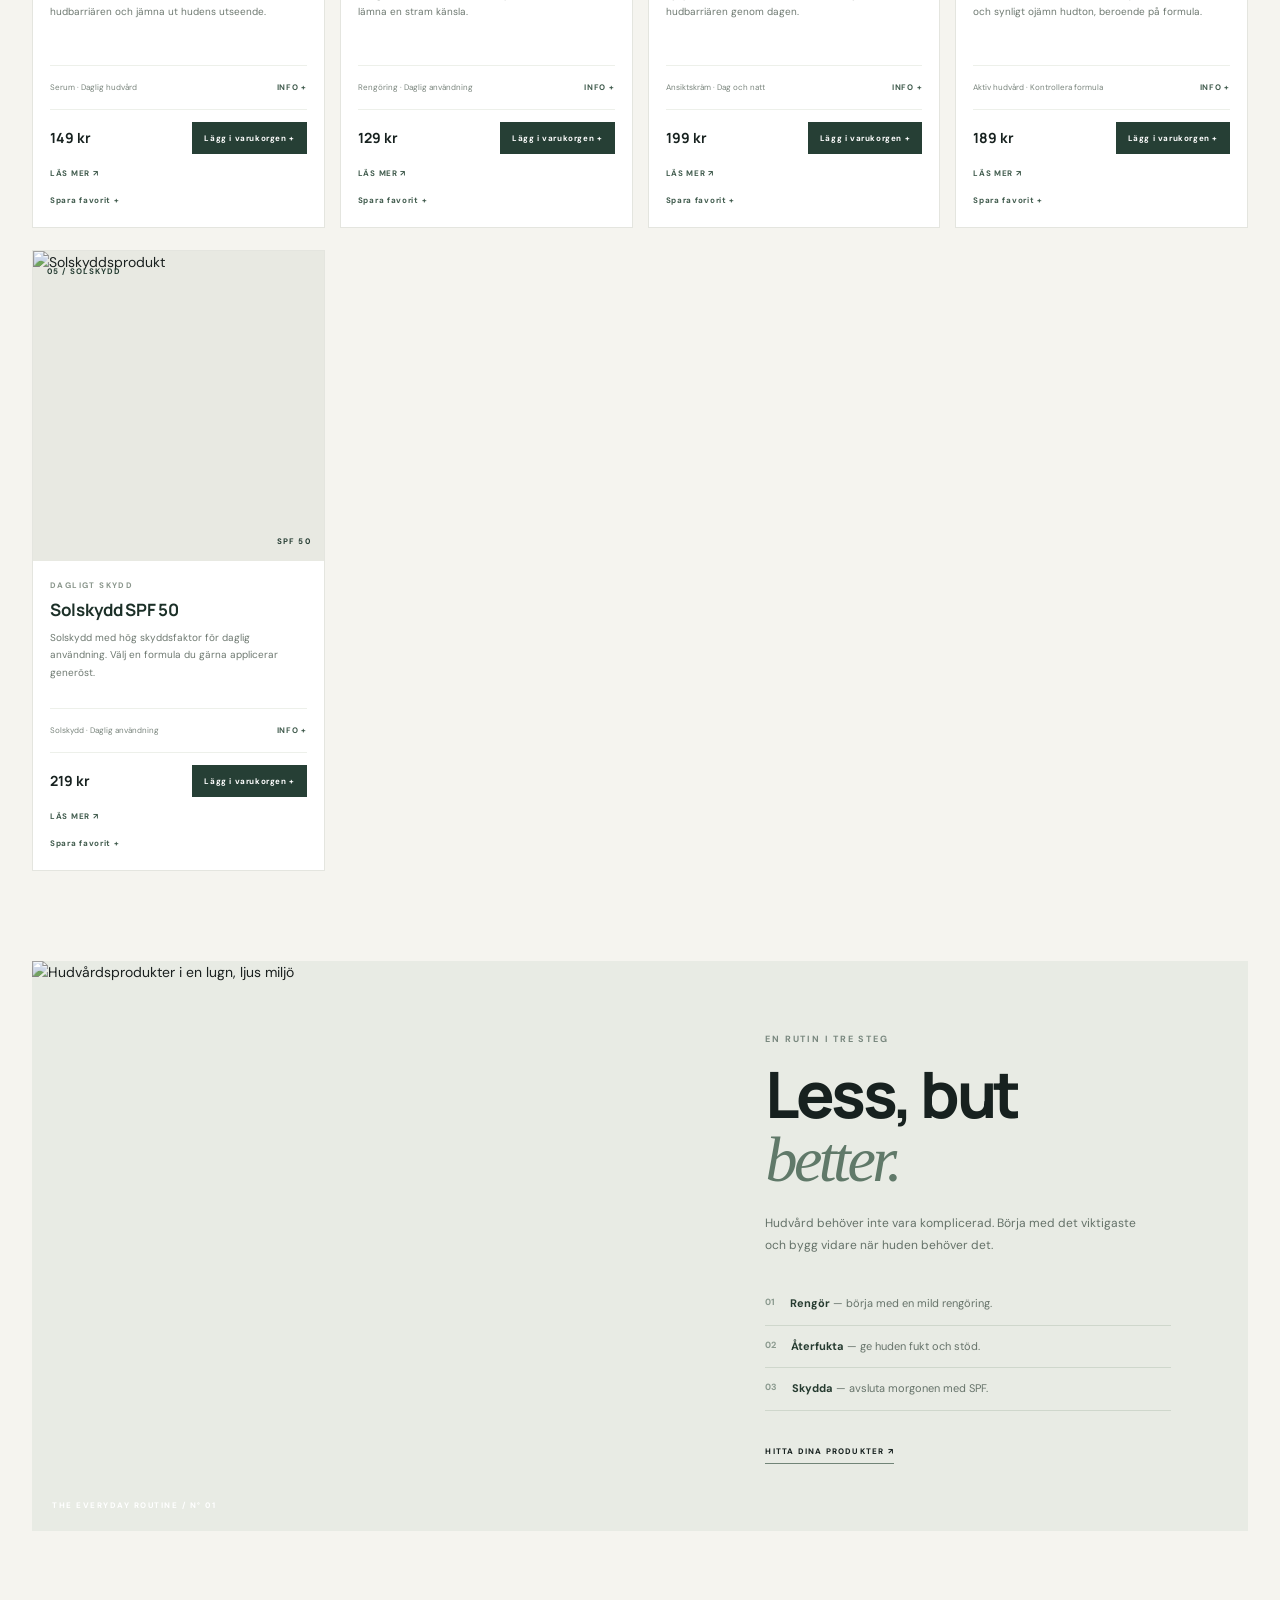
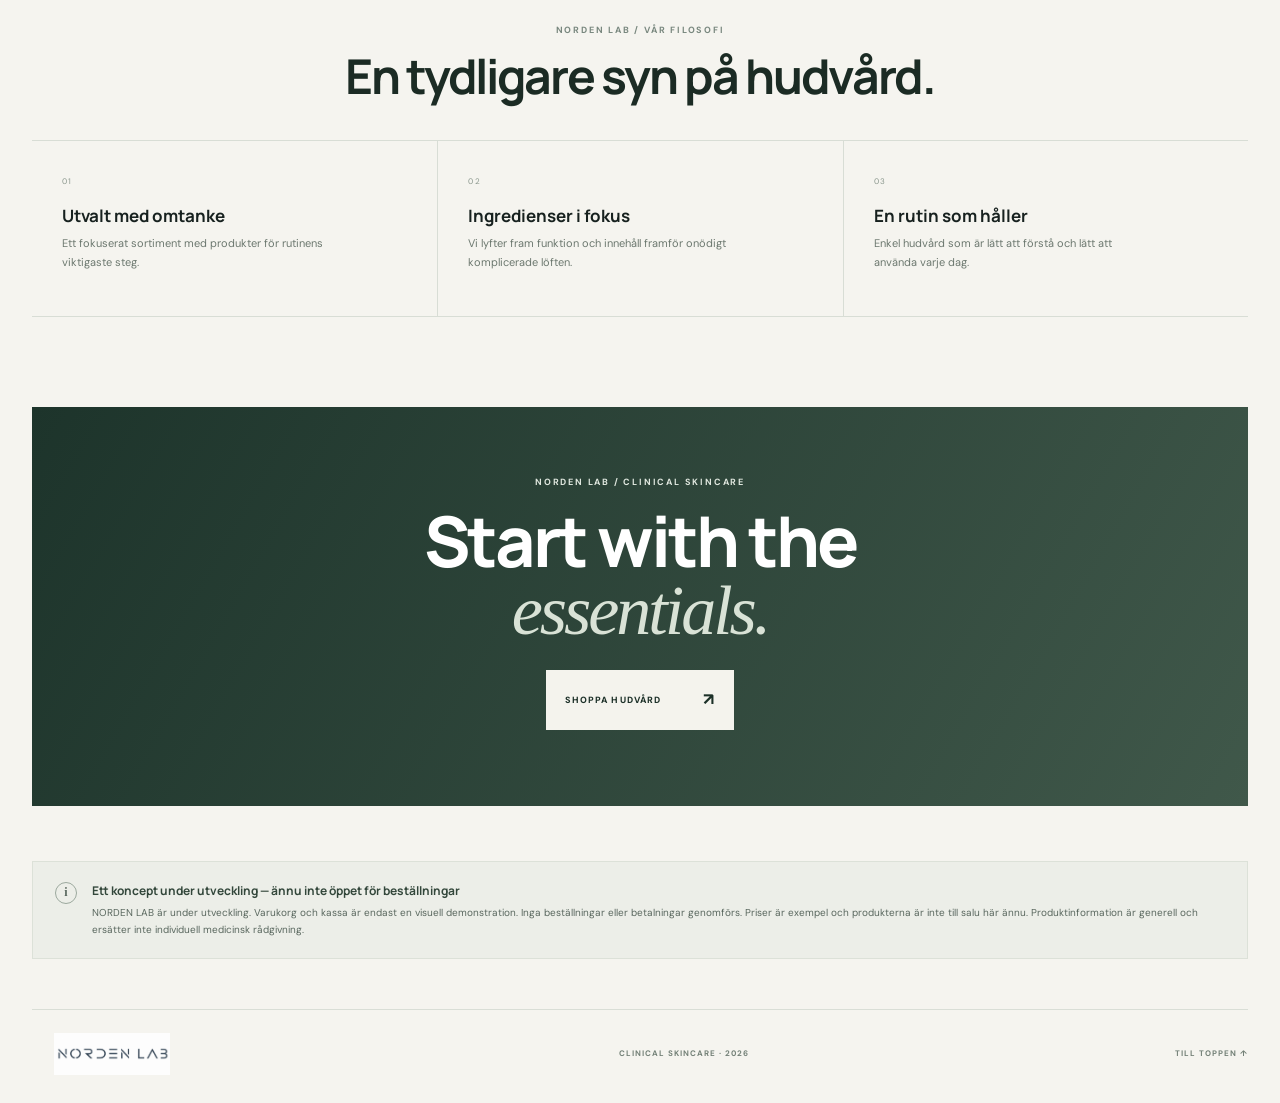
==== commit 8f86cddc: "Use uploaded open-B NORDEN LAB logo" ====
--- a/index.html
+++ b/index.html
@@ -9,12 +9,12 @@
 <link rel="preconnect" href="https://fonts.googleapis.com">
 <link rel="preconnect" href="https://fonts.gstatic.com" crossorigin>
 <link href="https://fonts.googleapis.com/css2?family=DM+Sans:wght@400;500;600;700&family=Manrope:wght@400;500;600;700;800&display=swap" rel="stylesheet">
-<link rel="stylesheet" href="style.css?v=20261128-storefront2">
+<link rel="stylesheet" href="style.css?v=20261128-open-b-logo">
 </head>
 <body>
 <div class="announcement-bar"><span>FRI FRAKT ÖVER 499 KR</span><span class="announcement-dot">•</span><span>ENKEL HUDVÅRD. GENOMTÄNKTA VAL.</span></div>
 <header class="site-header">
-  <a class="brand" href="#" aria-label="NORDEN LAB startsida"><img class="brand-logo" src="images/norden-lab-logo.webp" alt="NORDEN LAB"></a>
+  <a class="brand" href="#" aria-label="NORDEN LAB startsida"><img class="brand-logo" src="NORDEN%20LAB%20Open%20B%20Wordmark.png" alt="NORDEN LAB"></a>
   <nav class="main-nav" aria-label="Huvudmeny">
     <a href="#catalogue">SHOPPA</a><a href="#routine">HUDVÅRDSRUTIN</a><a href="#approach">VÅR FILOSOFI</a>
   </nav>
@@ -62,7 +62,7 @@
   <section class="closing-banner"><p class="eyebrow light">NORDEN LAB / CLINICAL SKINCARE</p><h2>Start with the<br><em>essentials.</em></h2><a href="#catalogue" class="hero-cta">SHOPPA HUDVÅRD <span>↗</span></a></section>
   <section class="notice" id="notice"><span class="notice-mark">i</span><div><h2>Ett koncept under utveckling — ännu inte öppet för beställningar</h2><p>NORDEN LAB är under utveckling. Varukorg och kassa är endast en visuell demonstration. Inga beställningar eller betalningar genomförs. Priser är exempel och produkterna är inte till salu här ännu. Produktinformation är generell och ersätter inte individuell medicinsk rådgivning.</p></div></section>
 </main>
-<footer><a class="brand footer-brand" href="#"><img class="brand-logo" src="images/norden-lab-logo.webp" alt="NORDEN LAB"></a><span>CLINICAL SKINCARE · 2026</span><a href="#catalogue">TILL TOPPEN ↑</a></footer>
+<footer><a class="brand footer-brand" href="#"><img class="brand-logo" src="NORDEN%20LAB%20Open%20B%20Wordmark.png" alt="NORDEN LAB"></a><span>CLINICAL SKINCARE · 2026</span><a href="#catalogue">TILL TOPPEN ↑</a></footer>
 <div class="modal-backdrop" id="account-modal" hidden><section class="checkout-panel account-panel" role="dialog" aria-modal="true" aria-labelledby="account-title"><div class="checkout-top"><div><p class="eyebrow">NORDEN / PERSONLIG PROFIL</p><h2 id="account-title">MIN NORDEN</h2></div><button class="close-checkout" id="close-account" aria-label="Stäng profilen">×</button></div><div id="account-content"><p class="account-intro">Skapa en lokal demoprofil för att spara favoriter på den här enheten.</p><form id="account-form" class="account-form"><label>Ditt namn<input id="account-name" type="text" autocomplete="name" required maxlength="50" placeholder="Namn"></label><label>E-postadress<input id="account-email" type="email" autocomplete="email" required maxlength="100" placeholder="namn@exempel.se"></label><button class="checkout-button" type="submit">Skapa demoprofil <span>→</span></button></form><p class="checkout-foot">Endast en demonstration. Inget lösenord, serverkonto eller säker inloggning skapas. Profilen sparas bara i den här webbläsaren.</p></div></section></div><div class="modal-backdrop" id="product-modal" hidden><section class="checkout-panel product-detail-panel" role="dialog" aria-modal="true" aria-labelledby="product-modal-title"><div class="checkout-top"><div><p class="eyebrow">NORDEN / PRODUKTPROFIL</p><h2 id="product-modal-title">Produktinformation</h2></div><button class="close-checkout" id="close-product" aria-label="Stäng produktinformationen">×</button></div><div id="product-modal-content"></div></section></div><div class="modal-backdrop" id="checkout-modal" hidden><section class="checkout-panel" role="dialog" aria-modal="true" aria-labelledby="checkout-title"><div class="checkout-top"><div><p class="eyebrow">NORDEN / DEMO-KASSA</p><h2 id="checkout-title">Din varukorg</h2></div><button class="close-checkout" id="close-checkout" aria-label="Stäng kassan">×</button></div><div id="cart-lines" class="cart-lines"></div><div class="cart-total"><span>Demosumma</span><strong id="cart-total">0 kr</strong></div><div class="demo-checkout"><p class="demo-warning">Endast demo — ingen riktig betalning genomförs.</p><h3>Välj betalningsvisning</h3><div class="payment-options"><label><input type="radio" name="payment" value="Kort demo" checked><span>Kort <small>Visningsexempel</small></span></label><label><input type="radio" name="payment" value="Swish demo"><span>Swish <small>Visningsexempel</small></span></label><label><input type="radio" name="payment" value="Klarna demo"><span>Klarna <small>Visningsexempel</small></span></label></div><button id="simulate-payment" class="checkout-button">Simulera kassan <span>→</span></button><p class="checkout-foot">Ingen betaltjänst är ansluten. Knappen visar endast en lokal demobekräftelse.</p><div id="checkout-confirmation" class="checkout-confirmation" hidden>Demonstrationen är klar. Ingen beställning har lagts och ingen betalning har genomförts.</div></div></section></div>
 <script src="script.js?v=20261128-sv2"></script>
 </body></html>
--- a/style.css
+++ b/style.css
@@ -6,9 +6,9 @@
 .announcement-bar{min-height:34px;background:#1e2e29;color:#f8f8f3;display:flex;justify-content:center;align-items:center;gap:14px;font-size:9px;font-weight:700;letter-spacing:1.45px}
 .announcement-dot{opacity:.55}
 .site-header{height:82px;padding:0 max(34px,calc((100vw - 1320px)/2));display:grid;grid-template-columns:1fr auto 1fr;align-items:center;background:#f8f8f4;border-bottom:1px solid #e6e5de;position:sticky;top:0;z-index:40}
-.brand{display:flex;align-items:center;gap:0;font:500 17px "Manrope";letter-spacing:5px;color:#304454;white-space:nowrap}
-.brand-name{display:inline-flex;align-items:center;font:500 17px "Manrope";letter-spacing:5px;color:#304454;white-space:nowrap}
-.logo-a{display:inline-block;width:.72em;height:.78em;margin:0 .06em;clip-path:polygon(50% 0,100% 100%,84% 100%,50% 23%,16% 100%,0 100%);background:currentColor;transform:translateY(-.01em)}
+.brand{display:flex;align-items:center;gap:0;white-space:nowrap}
+.brand-logo{display:block;width:178px;height:auto;max-height:42px;object-fit:contain}
+.footer-brand .brand-logo{width:160px}
 .main-nav{display:flex;gap:34px}
 .main-nav a,.account-trigger,.cart-trigger{font-size:9px;font-weight:700;letter-spacing:1.2px}
 .main-nav a{position:relative}
@@ -119,4 +119,4 @@
 .cart-lines{display:grid;gap:14px}.cart-line{display:flex;justify-content:space-between;align-items:center;padding-bottom:12px;border-bottom:1px solid #e3e7df}.cart-line strong,.cart-line small{display:block}.cart-line small{font-size:10px;color:#78847b}.qty-controls{display:flex;align-items:center;gap:10px}.qty-controls button{border:1px solid #dce2d9;background:transparent;width:27px;height:27px}
 .cart-total{display:flex;justify-content:space-between;padding:18px 0;font:700 15px "Manrope"}.demo-warning{font-size:10px;color:#8b6a48}.payment-options{display:flex;gap:10px;flex-wrap:wrap}.payment-options label{font-size:11px}.payment-options small{display:block;color:#879188}.checkout-confirmation{margin-top:14px;padding:12px;background:#e6eee5;font-size:11px}
 @media(max-width:980px){.site-header{padding:0 22px}.main-nav{gap:17px}.product-grid{grid-template-columns:repeat(2,minmax(0,1fr))}.product-visual{height:280px}.editorial-copy{padding:45px 32px}}
-@media(max-width:680px){.announcement-bar{font-size:7px;gap:8px;letter-spacing:.8px;min-height:30px}.site-header{height:auto;min-height:68px;padding:10px 15px;grid-template-columns:1fr auto;gap:10px}.brand,.brand-name{font-size:12px;letter-spacing:3.3px}.main-nav{grid-column:1/-1;grid-row:2;justify-content:center;gap:20px;padding:9px 0 2px;border-top:1px solid #e7e9e2}.main-nav a{font-size:8px}.header-actions{grid-column:2;grid-row:1;gap:5px}.account-trigger,.cart-trigger{height:32px;padding:0 8px;font-size:7px}.cart-trigger span{width:15px;height:15px}main{width:calc(100% - 28px)}.hero-banner{height:590px;min-height:0}.hero-image{object-position:58% center}.hero-shade{background:linear-gradient(90deg,rgba(13,27,23,.76),rgba(17,30,26,.27)),linear-gradient(0deg,rgba(15,26,22,.25),transparent 55%)}.hero-copy{left:7%;right:7%;top:48%}.hero-copy h1{font-size:clamp(48px,13vw,68px);letter-spacing:-3px}.hero-copy>p:not(.eyebrow){font-size:13px}.hero-index{font-size:7px}.trust-bar{padding:17px 5%;gap:8px}.trust-bar>div{flex-direction:column;gap:3px;text-align:center}.trust-bar strong{font-size:20px}.trust-bar span{font-size:6px;letter-spacing:.5px}.trust-bar>i{height:34px}.best-sellers{padding:53px 0 58px}.section-title-row{align-items:start}.section-title-row h2{font-size:34px}.section-title-row p{font-size:11px;max-width:245px}.section-count{padding-top:8px;font-size:7px}.search-wrap{width:100%}.category-tabs{gap:5px}.filter{padding:9px 10px;font-size:7px}.product-grid{grid-template-columns:repeat(2,minmax(0,1fr));gap:11px}.product-visual{height:190px}.product-info{padding:13px 11px}.product-info h3{font-size:14px}.product-info p{min-height:93px;font-size:9px}.product-foot{align-items:flex-start;flex-direction:column;gap:5px}.product-foot span{font-size:7px}.add-button{padding:9px 7px;font-size:7px}.editorial-panel{grid-template-columns:1fr;margin-bottom:58px}.editorial-image{min-height:300px}.editorial-copy{padding:35px 22px 40px}.editorial-copy h2{font-size:54px}.benefit-section{padding-bottom:58px}.benefit-section h2{font-size:32px}.benefit-grid{grid-template-columns:1fr}.benefit-grid article{min-height:0;padding:20px 18px}.benefit-grid article+article{border-left:0;border-top:1px solid #d8ddd5}.closing-banner{padding:52px 15px 58px;margin-bottom:35px}.closing-banner h2{font-size:52px}footer{width:calc(100% - 28px);gap:13px;flex-wrap:wrap}.footer-brand{font-size:11px}footer>span{font-size:7px}.notice{padding:15px;gap:10px}}
+@media(max-width:680px){.announcement-bar{font-size:7px;gap:8px;letter-spacing:.8px;min-height:30px}.site-header{height:auto;min-height:68px;padding:10px 15px;grid-template-columns:1fr auto;gap:10px}.brand-logo{width:142px;max-height:34px}.footer-brand .brand-logo{width:130px}.main-nav{grid-column:1/-1;grid-row:2;justify-content:center;gap:20px;padding:9px 0 2px;border-top:1px solid #e7e9e2}.main-nav a{font-size:8px}.header-actions{grid-column:2;grid-row:1;gap:5px}.account-trigger,.cart-trigger{height:32px;padding:0 8px;font-size:7px}.cart-trigger span{width:15px;height:15px}main{width:calc(100% - 28px)}.hero-banner{height:590px;min-height:0}.hero-image{object-position:58% center}.hero-shade{background:linear-gradient(90deg,rgba(13,27,23,.76),rgba(17,30,26,.27)),linear-gradient(0deg,rgba(15,26,22,.25),transparent 55%)}.hero-copy{left:7%;right:7%;top:48%}.hero-copy h1{font-size:clamp(48px,13vw,68px);letter-spacing:-3px}.hero-copy>p:not(.eyebrow){font-size:13px}.hero-index{font-size:7px}.trust-bar{padding:17px 5%;gap:8px}.trust-bar>div{flex-direction:column;gap:3px;text-align:center}.trust-bar strong{font-size:20px}.trust-bar span{font-size:6px;letter-spacing:.5px}.trust-bar>i{height:34px}.best-sellers{padding:53px 0 58px}.section-title-row{align-items:start}.section-title-row h2{font-size:34px}.section-title-row p{font-size:11px;max-width:245px}.section-count{padding-top:8px;font-size:7px}.search-wrap{width:100%}.category-tabs{gap:5px}.filter{padding:9px 10px;font-size:7px}.product-grid{grid-template-columns:repeat(2,minmax(0,1fr));gap:11px}.product-visual{height:190px}.product-info{padding:13px 11px}.product-info h3{font-size:14px}.product-info p{min-height:93px;font-size:9px}.product-foot{align-items:flex-start;flex-direction:column;gap:5px}.product-foot span{font-size:7px}.add-button{padding:9px 7px;font-size:7px}.editorial-panel{grid-template-columns:1fr;margin-bottom:58px}.editorial-image{min-height:300px}.editorial-copy{padding:35px 22px 40px}.editorial-copy h2{font-size:54px}.benefit-section{padding-bottom:58px}.benefit-section h2{font-size:32px}.benefit-grid{grid-template-columns:1fr}.benefit-grid article{min-height:0;padding:20px 18px}.benefit-grid article+article{border-left:0;border-top:1px solid #d8ddd5}.closing-banner{padding:52px 15px 58px;margin-bottom:35px}.closing-banner h2{font-size:52px}footer{width:calc(100% - 28px);gap:13px;flex-wrap:wrap}.footer-brand{font-size:11px}footer>span{font-size:7px}.notice{padding:15px;gap:10px}}
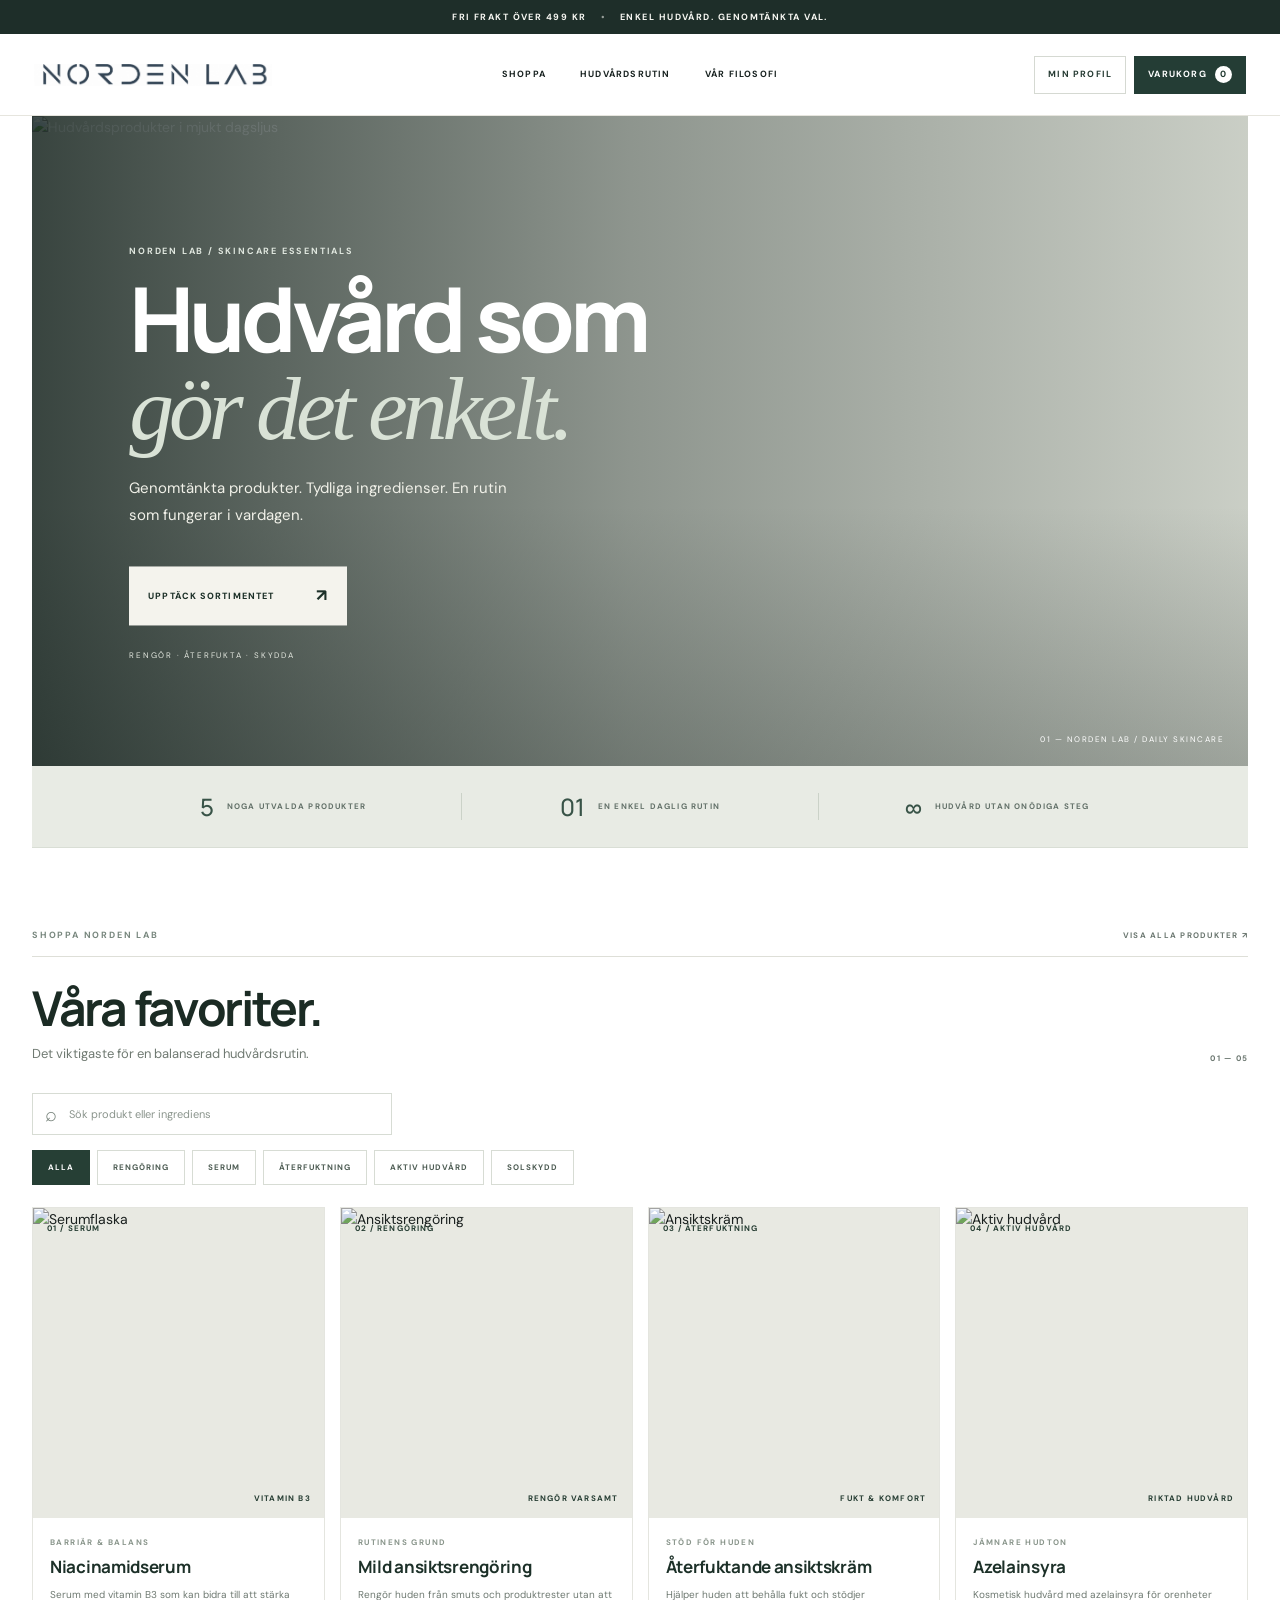
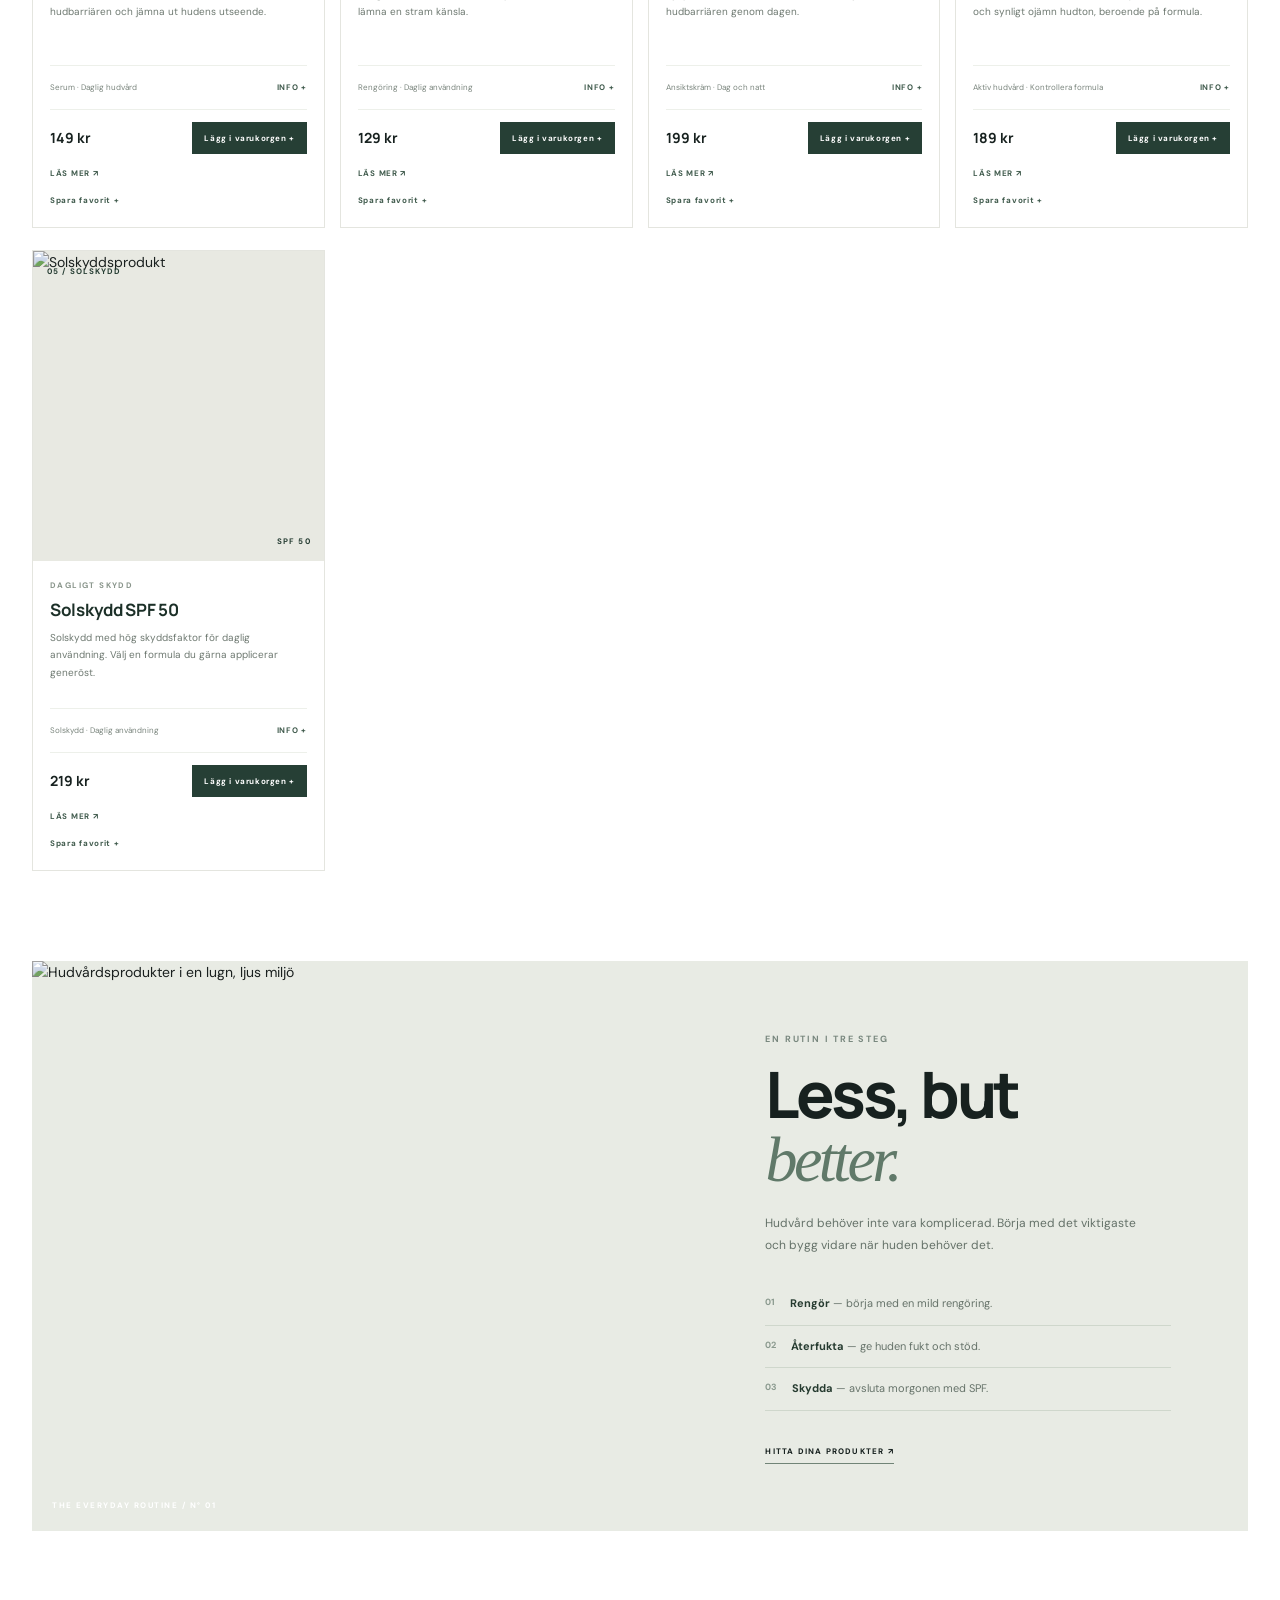
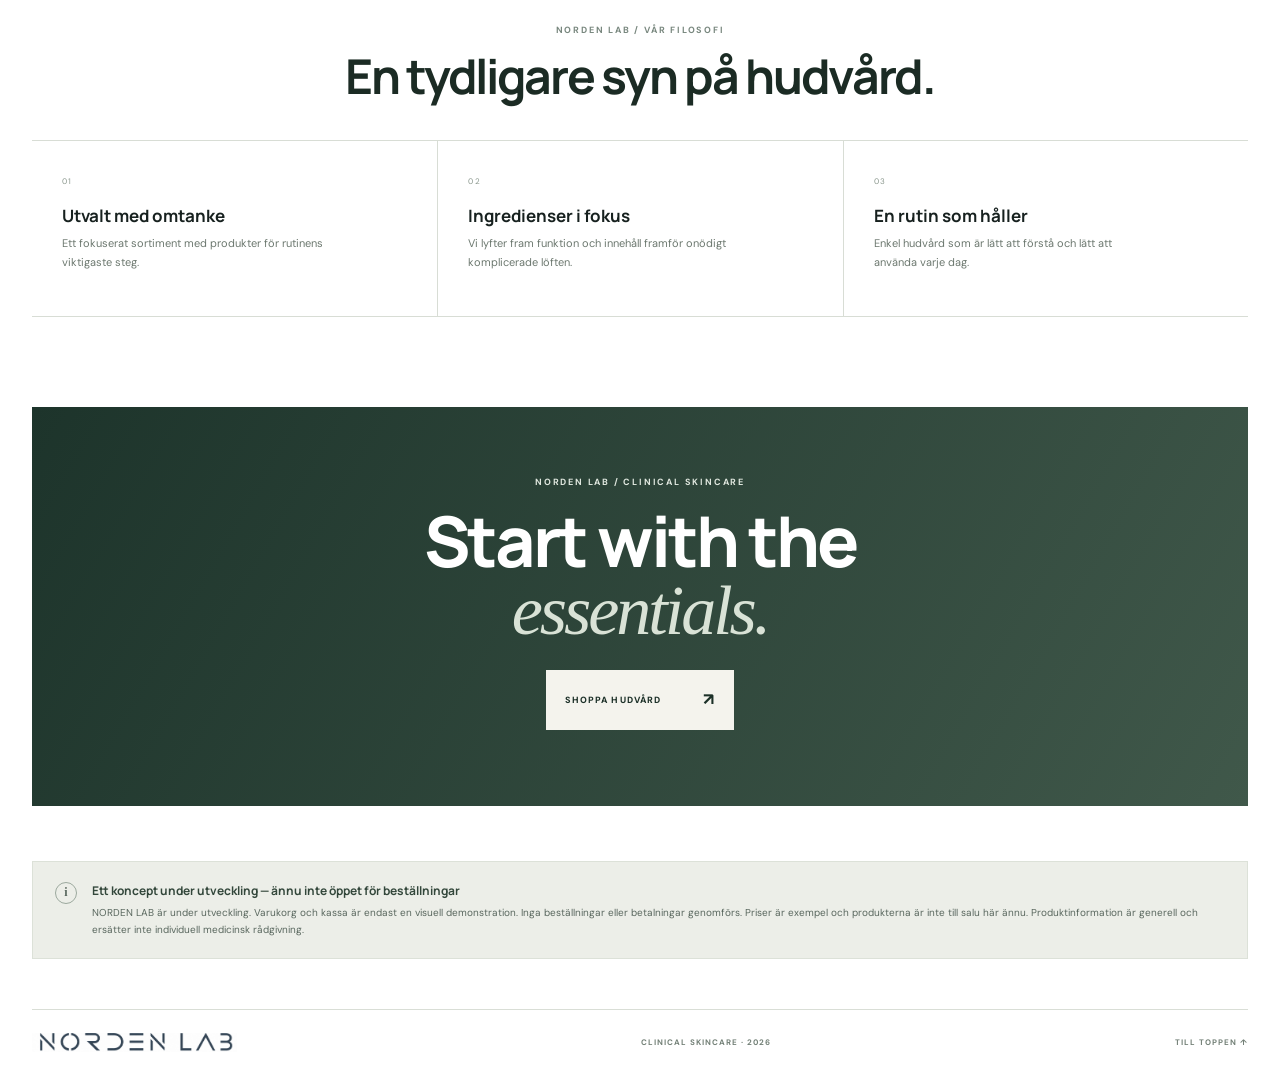
==== commit aa5df58d: "Update page theme color and stylesheet version" ====
--- a/index.html
+++ b/index.html
@@ -3,13 +3,13 @@
 <head>
 <meta charset="UTF-8">
 <meta name="viewport" content="width=device-width, initial-scale=1">
-<meta name="theme-color" content="#f5f4ef">
+<meta name="theme-color" content="#ffffff">
 <title>NORDEN LAB — Klinisk hudvård</title>
 <meta name="description" content="Utvald klinisk hudvård för en enkel och genomtänkt rutin.">
 <link rel="preconnect" href="https://fonts.googleapis.com">
 <link rel="preconnect" href="https://fonts.gstatic.com" crossorigin>
 <link href="https://fonts.googleapis.com/css2?family=DM+Sans:wght@400;500;600;700&family=Manrope:wght@400;500;600;700;800&display=swap" rel="stylesheet">
-<link rel="stylesheet" href="style.css?v=20261128-open-b-logo">
+<link rel="stylesheet" href="style.css?v=20261128-logo-bg">
 </head>
 <body>
 <div class="announcement-bar"><span>FRI FRAKT ÖVER 499 KR</span><span class="announcement-dot">•</span><span>ENKEL HUDVÅRD. GENOMTÄNKTA VAL.</span></div>
--- a/style.css
+++ b/style.css
@@ -1,14 +1,14 @@
-:root{--ink:#17211f;--muted:#6d7772;--paper:#f5f4ef;--white:#fff;--line:#dedfd8;--green:#253e38;--sage:#dfe5dc;--serif:Georgia,serif}
+:root{--ink:#17211f;--muted:#6d7772;--paper:#ffffff;--white:#fff;--line:#dedfd8;--green:#253e38;--sage:#dfe5dc;--serif:Georgia,serif}
 *{box-sizing:border-box}
 html{scroll-behavior:smooth;scroll-padding-top:90px}
 body{margin:0;background:var(--paper);color:var(--ink);font:14px/1.6 "DM Sans",sans-serif}
 a{color:inherit;text-decoration:none}button{font:inherit;cursor:pointer}
 .announcement-bar{min-height:34px;background:#1e2e29;color:#f8f8f3;display:flex;justify-content:center;align-items:center;gap:14px;font-size:9px;font-weight:700;letter-spacing:1.45px}
 .announcement-dot{opacity:.55}
-.site-header{height:82px;padding:0 max(34px,calc((100vw - 1320px)/2));display:grid;grid-template-columns:1fr auto 1fr;align-items:center;background:#f8f8f4;border-bottom:1px solid #e6e5de;position:sticky;top:0;z-index:40}
+.site-header{height:82px;padding:0 max(34px,calc((100vw - 1320px)/2));display:grid;grid-template-columns:1fr auto 1fr;align-items:center;background:#ffffff;border-bottom:1px solid #e6e5de;position:sticky;top:0;z-index:40}
 .brand{display:flex;align-items:center;gap:0;white-space:nowrap}
-.brand-logo{display:block;width:178px;height:auto;max-height:42px;object-fit:contain}
-.footer-brand .brand-logo{width:160px}
+.brand-logo{display:block;width:238px;height:22px;max-height:none;object-fit:cover;object-position:center 49%}
+.footer-brand .brand-logo{width:205px;height:19px}
 .main-nav{display:flex;gap:34px}
 .main-nav a,.account-trigger,.cart-trigger{font-size:9px;font-weight:700;letter-spacing:1.2px}
 .main-nav a{position:relative}
@@ -119,4 +119,4 @@
 .cart-lines{display:grid;gap:14px}.cart-line{display:flex;justify-content:space-between;align-items:center;padding-bottom:12px;border-bottom:1px solid #e3e7df}.cart-line strong,.cart-line small{display:block}.cart-line small{font-size:10px;color:#78847b}.qty-controls{display:flex;align-items:center;gap:10px}.qty-controls button{border:1px solid #dce2d9;background:transparent;width:27px;height:27px}
 .cart-total{display:flex;justify-content:space-between;padding:18px 0;font:700 15px "Manrope"}.demo-warning{font-size:10px;color:#8b6a48}.payment-options{display:flex;gap:10px;flex-wrap:wrap}.payment-options label{font-size:11px}.payment-options small{display:block;color:#879188}.checkout-confirmation{margin-top:14px;padding:12px;background:#e6eee5;font-size:11px}
 @media(max-width:980px){.site-header{padding:0 22px}.main-nav{gap:17px}.product-grid{grid-template-columns:repeat(2,minmax(0,1fr))}.product-visual{height:280px}.editorial-copy{padding:45px 32px}}
-@media(max-width:680px){.announcement-bar{font-size:7px;gap:8px;letter-spacing:.8px;min-height:30px}.site-header{height:auto;min-height:68px;padding:10px 15px;grid-template-columns:1fr auto;gap:10px}.brand-logo{width:142px;max-height:34px}.footer-brand .brand-logo{width:130px}.main-nav{grid-column:1/-1;grid-row:2;justify-content:center;gap:20px;padding:9px 0 2px;border-top:1px solid #e7e9e2}.main-nav a{font-size:8px}.header-actions{grid-column:2;grid-row:1;gap:5px}.account-trigger,.cart-trigger{height:32px;padding:0 8px;font-size:7px}.cart-trigger span{width:15px;height:15px}main{width:calc(100% - 28px)}.hero-banner{height:590px;min-height:0}.hero-image{object-position:58% center}.hero-shade{background:linear-gradient(90deg,rgba(13,27,23,.76),rgba(17,30,26,.27)),linear-gradient(0deg,rgba(15,26,22,.25),transparent 55%)}.hero-copy{left:7%;right:7%;top:48%}.hero-copy h1{font-size:clamp(48px,13vw,68px);letter-spacing:-3px}.hero-copy>p:not(.eyebrow){font-size:13px}.hero-index{font-size:7px}.trust-bar{padding:17px 5%;gap:8px}.trust-bar>div{flex-direction:column;gap:3px;text-align:center}.trust-bar strong{font-size:20px}.trust-bar span{font-size:6px;letter-spacing:.5px}.trust-bar>i{height:34px}.best-sellers{padding:53px 0 58px}.section-title-row{align-items:start}.section-title-row h2{font-size:34px}.section-title-row p{font-size:11px;max-width:245px}.section-count{padding-top:8px;font-size:7px}.search-wrap{width:100%}.category-tabs{gap:5px}.filter{padding:9px 10px;font-size:7px}.product-grid{grid-template-columns:repeat(2,minmax(0,1fr));gap:11px}.product-visual{height:190px}.product-info{padding:13px 11px}.product-info h3{font-size:14px}.product-info p{min-height:93px;font-size:9px}.product-foot{align-items:flex-start;flex-direction:column;gap:5px}.product-foot span{font-size:7px}.add-button{padding:9px 7px;font-size:7px}.editorial-panel{grid-template-columns:1fr;margin-bottom:58px}.editorial-image{min-height:300px}.editorial-copy{padding:35px 22px 40px}.editorial-copy h2{font-size:54px}.benefit-section{padding-bottom:58px}.benefit-section h2{font-size:32px}.benefit-grid{grid-template-columns:1fr}.benefit-grid article{min-height:0;padding:20px 18px}.benefit-grid article+article{border-left:0;border-top:1px solid #d8ddd5}.closing-banner{padding:52px 15px 58px;margin-bottom:35px}.closing-banner h2{font-size:52px}footer{width:calc(100% - 28px);gap:13px;flex-wrap:wrap}.footer-brand{font-size:11px}footer>span{font-size:7px}.notice{padding:15px;gap:10px}}
+@media(max-width:680px){.announcement-bar{font-size:7px;gap:8px;letter-spacing:.8px;min-height:30px}.site-header{height:auto;min-height:68px;padding:10px 15px;grid-template-columns:1fr auto;gap:10px}.brand-logo{width:184px;height:17px;max-height:none}.footer-brand .brand-logo{width:165px;height:15px}.main-nav{grid-column:1/-1;grid-row:2;justify-content:center;gap:20px;padding:9px 0 2px;border-top:1px solid #e7e9e2}.main-nav a{font-size:8px}.header-actions{grid-column:2;grid-row:1;gap:5px}.account-trigger,.cart-trigger{height:32px;padding:0 8px;font-size:7px}.cart-trigger span{width:15px;height:15px}main{width:calc(100% - 28px)}.hero-banner{height:590px;min-height:0}.hero-image{object-position:58% center}.hero-shade{background:linear-gradient(90deg,rgba(13,27,23,.76),rgba(17,30,26,.27)),linear-gradient(0deg,rgba(15,26,22,.25),transparent 55%)}.hero-copy{left:7%;right:7%;top:48%}.hero-copy h1{font-size:clamp(48px,13vw,68px);letter-spacing:-3px}.hero-copy>p:not(.eyebrow){font-size:13px}.hero-index{font-size:7px}.trust-bar{padding:17px 5%;gap:8px}.trust-bar>div{flex-direction:column;gap:3px;text-align:center}.trust-bar strong{font-size:20px}.trust-bar span{font-size:6px;letter-spacing:.5px}.trust-bar>i{height:34px}.best-sellers{padding:53px 0 58px}.section-title-row{align-items:start}.section-title-row h2{font-size:34px}.section-title-row p{font-size:11px;max-width:245px}.section-count{padding-top:8px;font-size:7px}.search-wrap{width:100%}.category-tabs{gap:5px}.filter{padding:9px 10px;font-size:7px}.product-grid{grid-template-columns:repeat(2,minmax(0,1fr));gap:11px}.product-visual{height:190px}.product-info{padding:13px 11px}.product-info h3{font-size:14px}.product-info p{min-height:93px;font-size:9px}.product-foot{align-items:flex-start;flex-direction:column;gap:5px}.product-foot span{font-size:7px}.add-button{padding:9px 7px;font-size:7px}.editorial-panel{grid-template-columns:1fr;margin-bottom:58px}.editorial-image{min-height:300px}.editorial-copy{padding:35px 22px 40px}.editorial-copy h2{font-size:54px}.benefit-section{padding-bottom:58px}.benefit-section h2{font-size:32px}.benefit-grid{grid-template-columns:1fr}.benefit-grid article{min-height:0;padding:20px 18px}.benefit-grid article+article{border-left:0;border-top:1px solid #d8ddd5}.closing-banner{padding:52px 15px 58px;margin-bottom:35px}.closing-banner h2{font-size:52px}footer{width:calc(100% - 28px);gap:13px;flex-wrap:wrap}.footer-brand{font-size:11px}footer>span{font-size:7px}.notice{padding:15px;gap:10px}}
